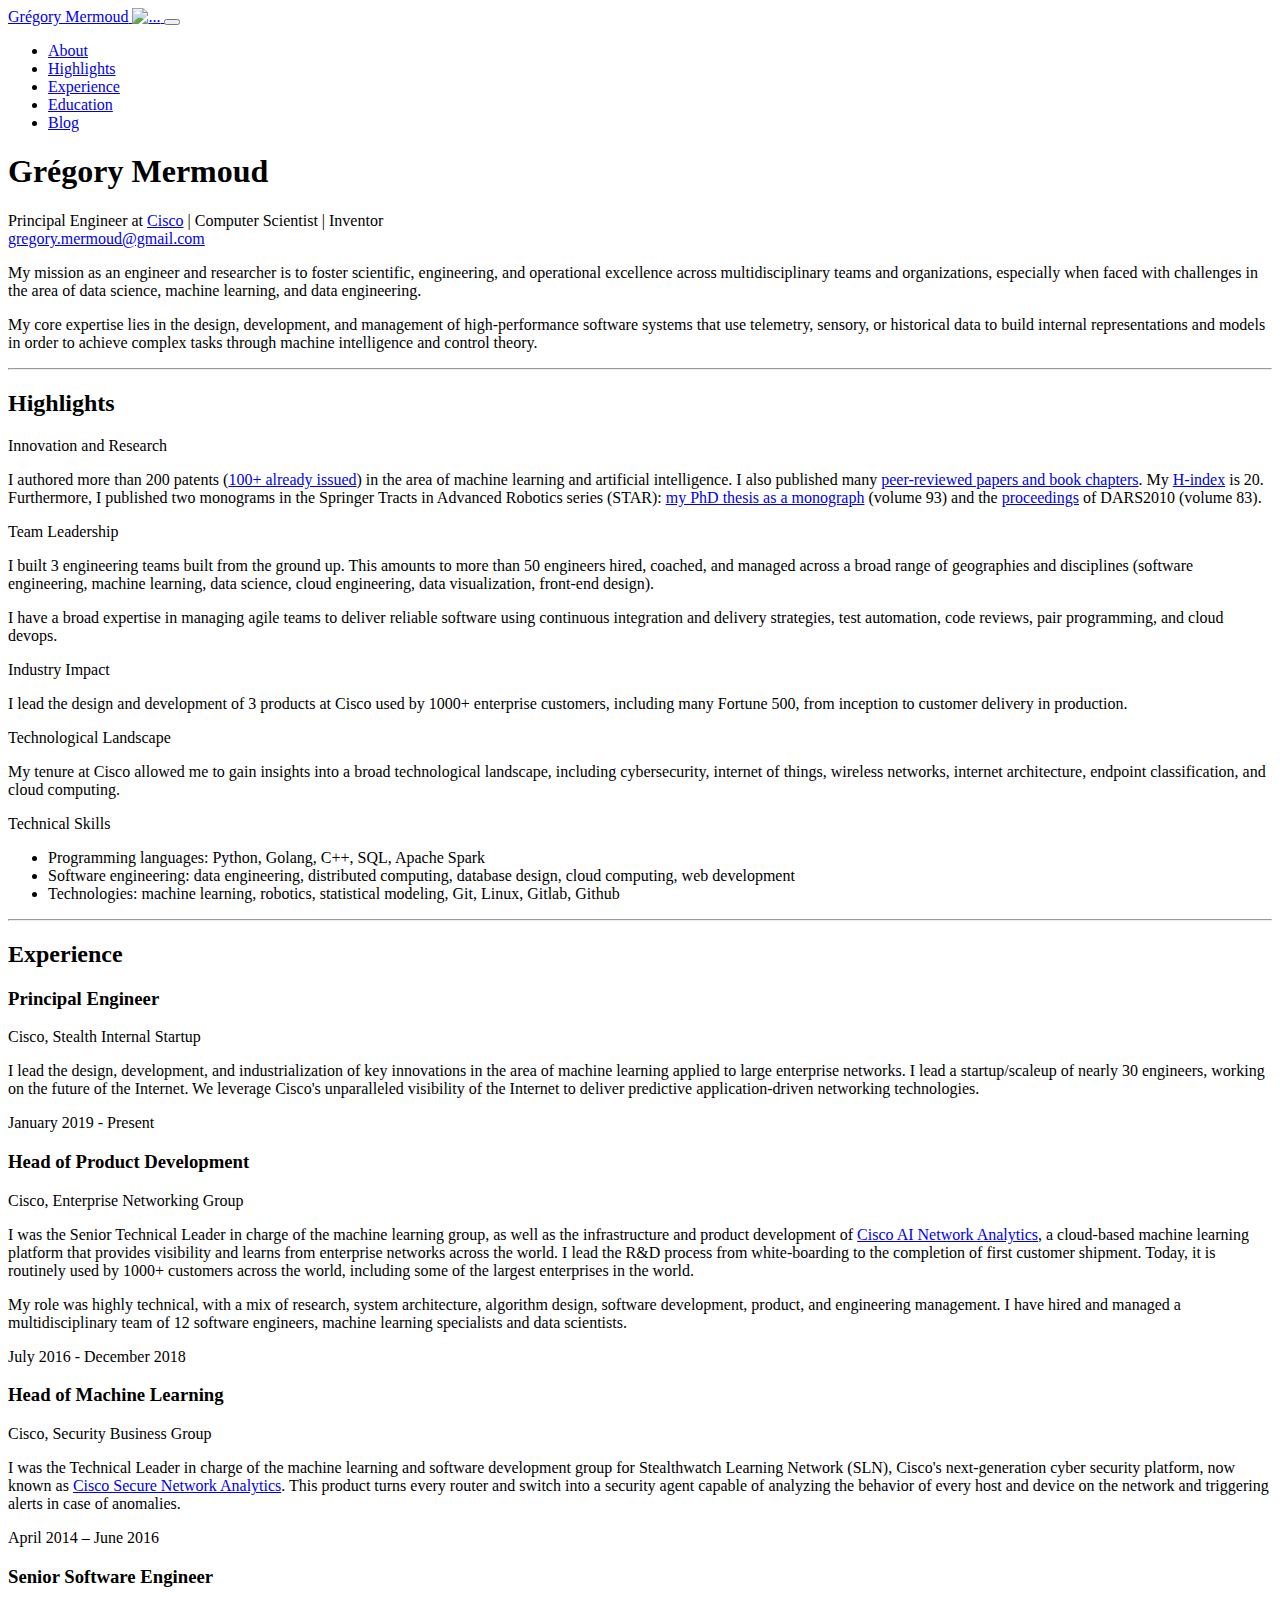
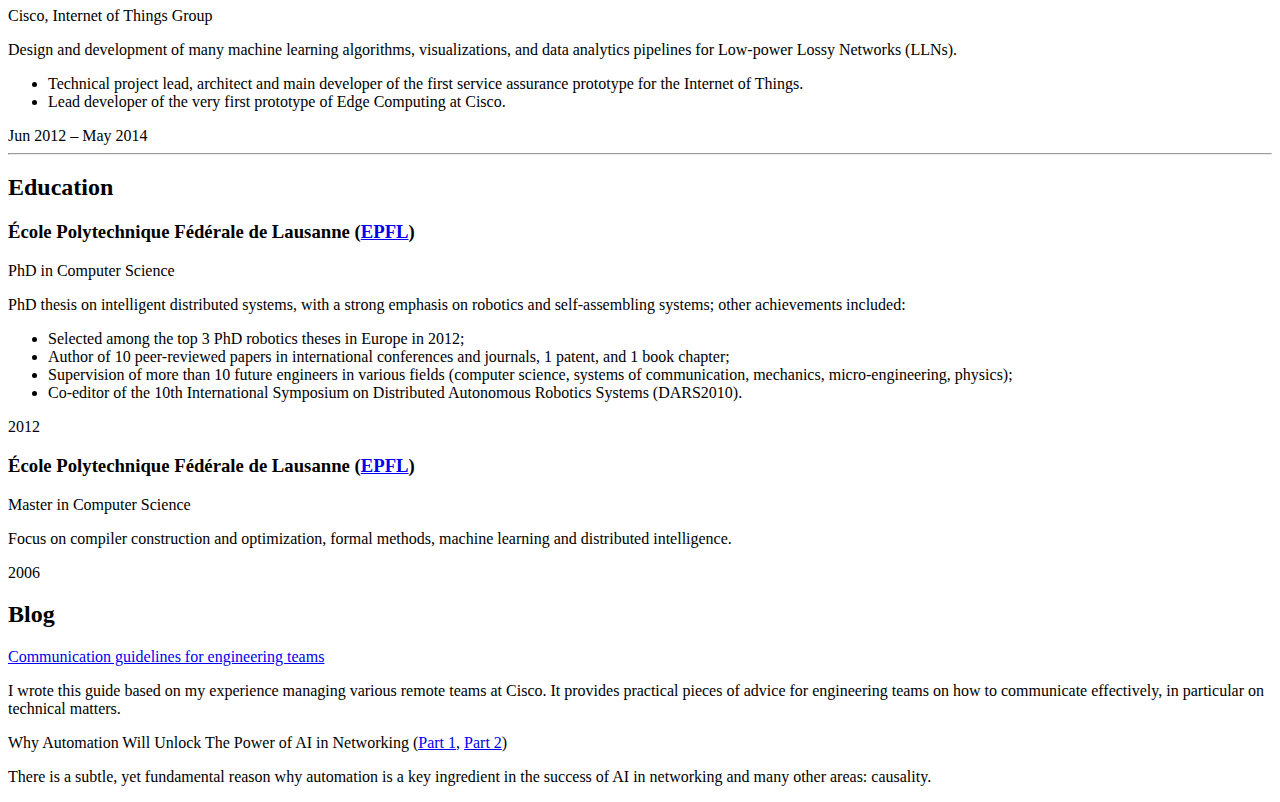
==== public/index.html @ d7c6f9c1 "Merge pull request #8 from gmermoud/add-blog-1" ====
<!DOCTYPE html>
<html lang="en">

<head>
    <meta charset="utf-8" />
    <meta name="viewport" content="width=device-width, initial-scale=1, shrink-to-fit=no" />
    <meta name="description" content="" />
    <meta name="author" content="" />
    <title>Grégory Mermoud</title>
    <link rel="icon" type="image/x-icon" href="assets/img/favicon.ico" />
    <!-- Font Awesome icons (free version)-->
    <script src="https://use.fontawesome.com/releases/v5.15.3/js/all.js" crossorigin="anonymous"></script>
    <!-- Google fonts-->
    <link href="https://fonts.googleapis.com/css?family=Saira+Extra+Condensed:500,700" rel="stylesheet"
        type="text/css" />
    <link href="https://fonts.googleapis.com/css?family=Muli:400,400i,800,800i" rel="stylesheet" type="text/css" />
    <!-- Core theme CSS (includes Bootstrap)-->
    <link href="css/styles.css" rel="stylesheet" />
</head>

<body id="page-top">
    <!-- Navigation-->
    <nav class="navbar navbar-expand-lg navbar-dark bg-primary fixed-top" id="sideNav">
        <a class="navbar-brand js-scroll-trigger" href="#page-top">
            <span class="d-block d-lg-none">Grégory Mermoud</span>
            <span class="d-none d-lg-block"><img class="img-fluid img-profile rounded-circle mx-auto mb-2"
                    src="assets/img/profile.jpg" alt="..." /></span>
        </a>
        <button class="navbar-toggler" type="button" data-bs-toggle="collapse" data-bs-target="#navbarResponsive"
            aria-controls="navbarResponsive" aria-expanded="false" aria-label="Toggle navigation"><span
                class="navbar-toggler-icon"></span></button>
        <div class="collapse navbar-collapse" id="navbarResponsive">
            <ul class="navbar-nav">
                <li class="nav-item"><a class="nav-link js-scroll-trigger" href="#about">About</a></li>
                <li class="nav-item"><a class="nav-link js-scroll-trigger" href="#highlights">Highlights</a></li>
                <li class="nav-item"><a class="nav-link js-scroll-trigger" href="#experience">Experience</a></li>
                <li class="nav-item"><a class="nav-link js-scroll-trigger" href="#education">Education</a></li>
                <li class="nav-item"><a class="nav-link js-scroll-trigger" href="#blog">Blog</a></li>
            </ul>
        </div>
    </nav>
    <!-- Page Content-->
    <div class="container-fluid p-0">
        <!-- About-->
        <section class="resume-section" id="about">
            <div class="resume-section-content">
                <h1 class="mb-0">
                    Grégory
                    <span class="text-primary">Mermoud</span>
                </h1>
                <div class="subheading mb-2 mt-2">
                    Principal Engineer at <a href="https://www.cisco.com">Cisco</a> | Computer Scientist | Inventor
                </div>
                <div class="subheading mb-5">
                    <a href="mailto:gregory.mermoud@gmail.com">gregory.mermoud@gmail.com</a>
                </div>
                <p class="lead mb-4">My mission as an engineer and researcher is to foster scientific, engineering, and
                    operational excellence across multidisciplinary teams and organizations, especially when faced with
                    challenges in the area of data science, machine learning, and data engineering.
                </p>
                <p class="lead mb-5">My core expertise lies in the design, development, and management of high-performance
                    software systems that use telemetry, sensory, or historical data to build internal representations
                    and models in order to achieve complex tasks through machine intelligence and control theory.
                </p>

                <div class="social-icons">
                    <a class="social-icon" href="https://www.linkedin.com/in/gmermoud/"><i
                            class="fab fa-linkedin-in"></i></a>
                    <a class="social-icon" href="https://gregorymermoud.ch/go/patents"><i
                            class="fa fa-lightbulb"></i></a>
                    <a class="social-icon" href="https://gregorymermoud.ch/go/publications"><i class="fa fa-graduation-cap"></i></a>
                </div>
            </div>
        </section>
        <hr class="m-0" />
        <!-- Highlights-->
        <section class="resume-section" id="highlights">
            <div class="resume-section-content">
                <h2 class="mb-5">Highlights</h2>
                <div class="subheading mb-3">Innovation and Research</div>
                <p class="lead mb-4">I authored more than 200 patents (<a href="https://gregorymermoud.ch/go/patents">100+ already
                        issued</a>) in the area of machine learning and artificial intelligence. I also published many <a
                        href="https://gregorymermoud.ch/go/publications">peer-reviewed papers and book chapters</a>. My <a
                        href="https://en.wikipedia.org/wiki/H-index">H-index</a> is 20. Furthermore, I published two 
                        monograms in the Springer Tracts in Advanced Robotics series (STAR): <a 
                        href="https://link.springer.com/book/10.1007/978-3-319-02609-1">my PhD thesis as a monograph</a> 
                        (volume 93) and the <a href="https://www.springer.com/us/book/9783642327223">proceedings</a> of 
                        DARS2010 (volume 83).
                </p>
                <div class="subheading mb-3">Team Leadership</div>
                <p class="lead mb-4">I built 3 engineering teams built from the ground up. This amounts to more than 50
                    engineers hired, coached, and managed across a broad range of geographies and disciplines (software
                    engineering, machine learning, data science, cloud engineering, data visualization, front-end design).
                </p>
                <p class="lead mb-4">I have a broad expertise in managing agile teams to deliver reliable software using
                    continuous integration and delivery strategies, test automation, code reviews, pair programming, and cloud
                    devops.
                </p>
                <div class="subheading mb-3">Industry Impact</div>
                <p class="lead mb-4">I lead the design and development of 3 products at Cisco used by 1000+ enterprise
                    customers, including many Fortune 500, from inception to customer delivery in production.
                </p>
                <div class="subheading mb-3">Technological Landscape</div>
                <p class="lead mb-4">My tenure at Cisco allowed me to gain insights into a broad technological landscape,
                    including cybersecurity, internet of things, wireless networks, internet architecture, endpoint
                    classification, and cloud computing.
                </p>
                <div class="subheading mb-3">Technical Skills</div>
                <ul class="fa-ul mb-0">
                    <li><span class="fa-li"><i class="fas fa-check"></i></span>
                        <span class="text-primary">Programming languages:</span> Python, Golang, C++, SQL, Apache Spark
                    </li>
                    <li><span class="fa-li"><i class="fas fa-check"></i></span>
                        <span class="text-primary">Software engineering:</span> data engineering, distributed computing,
                        database design, cloud computing, web development
                    </li>
                    <li><span class="fa-li"><i class="fas fa-check"></i></span>
                        <span class="text-primary">Technologies:</span> machine learning, robotics, statistical modeling, Git,
                        Linux, Gitlab, Github
                    </li>
                </ul>
            </div>
        </section>
        <hr class="m-0" />
        <!-- Experience-->
        <section class="resume-section" id="experience">
            <div class="resume-section-content">
                <h2 class="mb-5">Experience</h2>
                <div class="d-flex flex-column flex-md-row justify-content-between mb-5">
                    <div class="flex-grow-1">
                        <h3 class="mb-0">Principal Engineer</h3>
                        <div class="subheading mb-3">Cisco, Stealth Internal Startup</div>
                        <p>I lead the design, development, and industrialization of key innovations in the area of machine
                            learning applied to large enterprise networks. I lead a startup/scaleup of nearly 30 engineers,
                            working on the future of the Internet. We leverage Cisco's unparalleled visibility of the Internet
                            to deliver predictive application-driven networking technologies.
                        </p>
                    </div>
                    <div class="flex-shrink-0"><span class="text-primary">January 2019 - Present</span></div>
                </div>
                <div class="d-flex flex-column flex-md-row justify-content-between mb-5">
                    <div class="flex-grow-1">
                        <h3 class="mb-0">Head of Product Development</h3>
                        <div class="subheading mb-3">Cisco, Enterprise Networking Group</div>
                        <p>I was the Senior Technical Leader in charge of the machine learning group, as well as the
                            infrastructure and product development of <a
                                href="https://www.cisco.com/c/en/us/solutions/collateral/enterprise-networks/nb-06-ai-nw-analytics-wp-cte-en.html">Cisco
                                AI Network Analytics</a>, a cloud-based machine learning
                            platform that provides visibility and learns from enterprise networks across the world. I lead the
                            R&D process from white-boarding to the completion of first customer shipment. Today, it is routinely
                            used by 1000+ customers across the world, including some of the largest enterprises in the world.
                        </p>
                        <p>
                            My role was highly technical, with a mix of research, system architecture, algorithm design,
                            software development, product, and engineering management. I have hired and managed a multidisciplinary team
                            of 12 software engineers, machine learning specialists and data scientists.
                        </p>
                    </div>
                    <div class="flex-shrink-0"><span class="text-primary">July 2016 - December 2018</span></div>
                </div>
                <div class="d-flex flex-column flex-md-row justify-content-between mb-5">
                    <div class="flex-grow-1">
                        <h3 class="mb-0">Head of Machine Learning</h3>
                        <div class="subheading mb-3">Cisco, Security Business Group</div>
                        <p>I was the Technical Leader in charge of the machine learning and software development group for
                            Stealthwatch Learning Network (SLN), Cisco's next-generation cyber security platform, now known as
                            <a href="https://www.cisco.com/c/en/us/products/security/stealthwatch/index.html">Cisco Secure
                                Network Analytics</a>. This product turns every router and switch into a security agent
                            capable of analyzing the behavior of every host and device on the network and triggering alerts in
                            case of anomalies.
                        </p>
                    </div>
                    <div class="flex-shrink-0"><span class="text-primary">April 2014 – June 2016</span></div>
                </div>
                <div class="d-flex flex-column flex-md-row justify-content-between">
                    <div class="flex-grow-1">
                        <h3 class="mb-0">Senior Software Engineer</h3>
                        <div class="subheading mb-3">Cisco, Internet of Things Group</div>
                        <p>Design and development of many machine learning algorithms, visualizations, and data analytics
                            pipelines for Low-power Lossy Networks (LLNs).
                        </p>
                        <ul>
                            <li>Technical project lead, architect and main developer of the first service assurance prototype
                                for the Internet of Things.</li>
                            <li>Lead developer of the very first prototype of Edge Computing at Cisco.</li>
                        </ul>
                    </div>
                    <div class="flex-shrink-0"><span class="text-primary">Jun 2012 – May 2014</span></div>
                </div>
            </div>
        </section>
        <hr class="m-0" />
        <!-- Education-->
        <section class="resume-section" id="education">
            <div class="resume-section-content">
                <h2 class="mb-5">Education</h2>
                <div class="d-flex flex-column flex-md-row justify-content-between mb-5">
                    <div class="flex-grow-1">
                        <h3 class="mb-0">École Polytechnique Fédérale de Lausanne (<a href="https://www.epfl.ch">EPFL</a>)</h3>
                        <div class="subheading mb-3">PhD in Computer Science</div>
                        <p>PhD thesis on intelligent distributed systems, with a strong emphasis on robotics and self-assembling
                            systems; other achievements included:
                        <ul>
                            <li>Selected among the top 3 PhD robotics theses in Europe in 2012;</li>
                            <li>Author of 10 peer-reviewed papers in international conferences and journals, 1 patent, and 1
                                book chapter;</li>
                            <li>Supervision of more than 10 future engineers in various fields (computer science, systems of
                                communication, mechanics, micro-engineering, physics);</li>
                            <li>Co-editor of the 10th International Symposium on Distributed Autonomous Robotics Systems
                                (DARS2010).</li>
                        </ul>
                        </p>
                    </div>
                    <div class="flex-shrink-0"><span class="text-primary">2012</span></div>
                </div>
                <div class="d-flex flex-column flex-md-row justify-content-between">
                    <div class="flex-grow-1">
                        <h3 class="mb-0">École Polytechnique Fédérale de Lausanne (<a href="https://www.epfl.ch">EPFL</a>)</h3>
                        <div class="subheading mb-3">Master in Computer Science</div>
                        <p>Focus on compiler construction and optimization, formal methods, machine learning and distributed
                            intelligence.</p>
                    </div>
                    <div class="flex-shrink-0"><span class="text-primary">2006</span></div>
                </div>
            </div>
            </section>
            <!-- Blog-->
            <section class="resume-section" id="blog">
            <div class="resume-section-content">
                <h2 class="mb-5">Blog</h2>
                <div class="d-flex flex-column flex-md-row justify-content-between mb-5">
                    <div class="flex-grow-1">
                        <div class="subheading mb-3"><a href="https://www.craft.do/s/QTNODWjzGbnfZR">Communication guidelines for engineering teams</a></div>
                        <p>I wrote this guide based on my experience managing various remote teams at Cisco. It provides 
                            practical pieces of advice for engineering teams on how to communicate effectively, in particular
                            on technical matters.</p>
                        <div class="subheading mb-3">Why Automation Will Unlock The Power of AI in Networking (<a href="https://blogs.cisco.com/analytics-automation/why-automation-1">Part 1</a>, <a href="https://blogs.cisco.com/analytics-automation/why-automation-will-unlock-the-power-of-ai-in-networking-part-2">Part 2</a>)</div>
                        <p>There is a subtle, yet fundamental reason why automation is a key ingredient in the success of AI
                            in networking and many other areas: causality.</p>
                    </div>
                </div>
            </div>
            </section>
    </div>
    <!-- Bootstrap core JS-->
    <script src="https://cdn.jsdelivr.net/npm/bootstrap@5.0.2/dist/js/bootstrap.bundle.min.js"></script>
    <!-- Core theme JS-->
    <script src="js/scripts.js"></script>
</body>
</html>
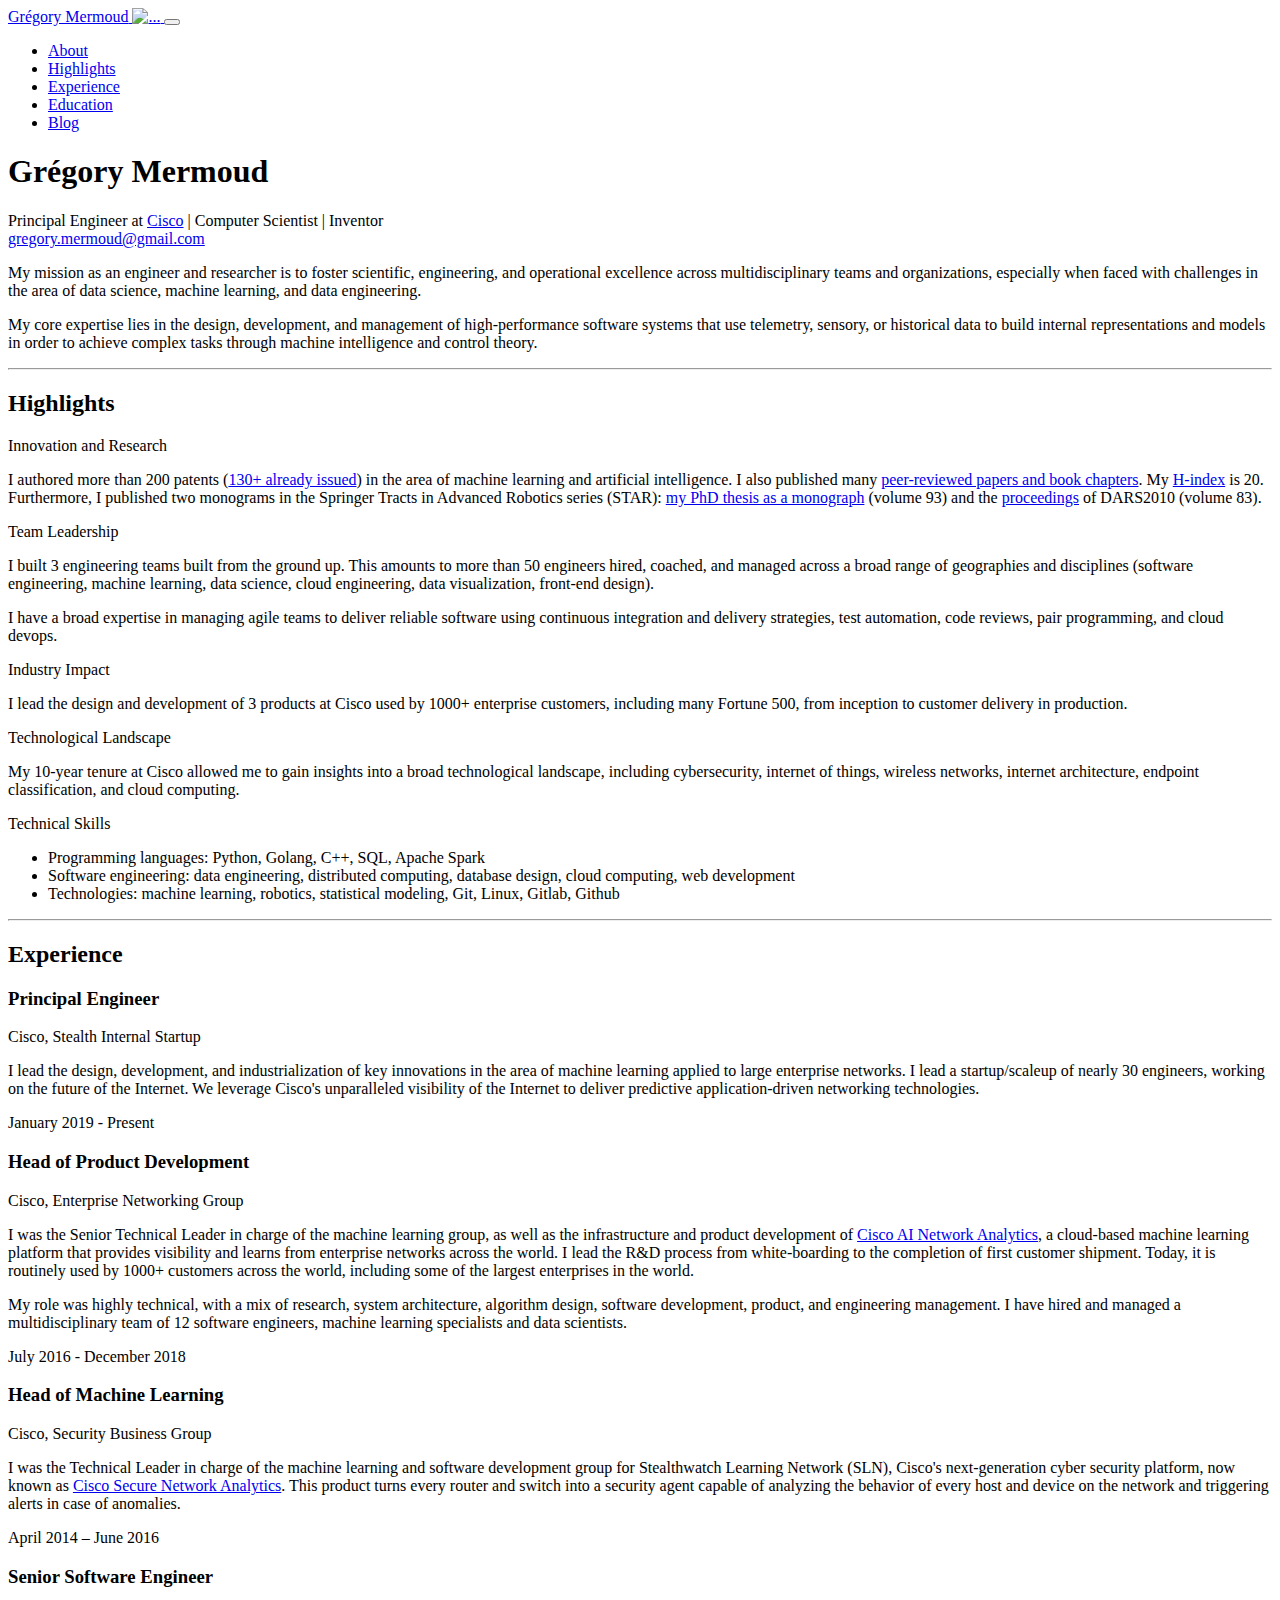
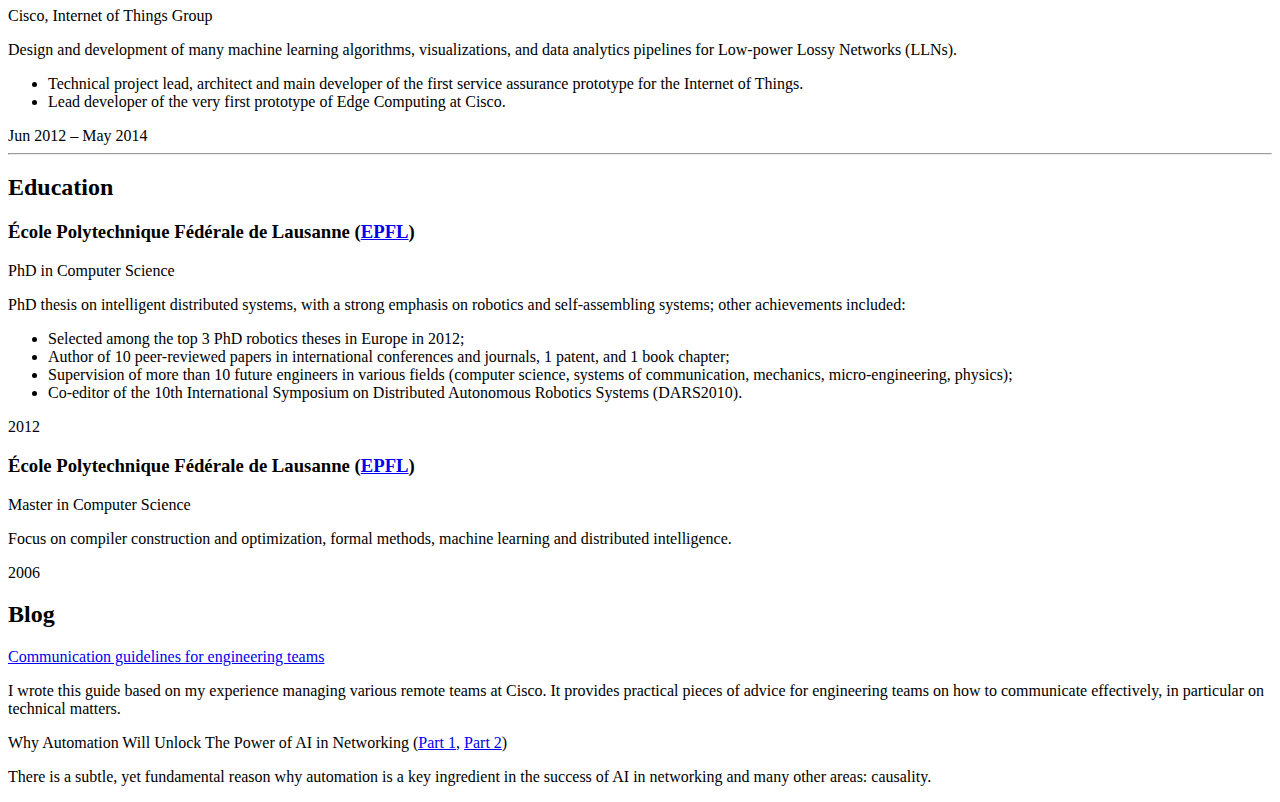
==== commit e31c5525: "Merge pull request #9 from gmermoud/add-github" ====
--- a/public/index.html
+++ b/public/index.html
@@ -69,6 +69,7 @@
                     <a class="social-icon" href="https://gregorymermoud.ch/go/patents"><i
                             class="fa fa-lightbulb"></i></a>
                     <a class="social-icon" href="https://gregorymermoud.ch/go/publications"><i class="fa fa-graduation-cap"></i></a>
+                    <a class="social-icon" href="https://github.com/gmermoud"><i class="fa fa-code"></i></a>
                 </div>
             </div>
         </section>
@@ -78,7 +79,7 @@
             <div class="resume-section-content">
                 <h2 class="mb-5">Highlights</h2>
                 <div class="subheading mb-3">Innovation and Research</div>
-                <p class="lead mb-4">I authored more than 200 patents (<a href="https://gregorymermoud.ch/go/patents">100+ already
+                <p class="lead mb-4">I authored more than 200 patents (<a href="https://gregorymermoud.ch/go/patents">130+ already
                         issued</a>) in the area of machine learning and artificial intelligence. I also published many <a
                         href="https://gregorymermoud.ch/go/publications">peer-reviewed papers and book chapters</a>. My <a
                         href="https://en.wikipedia.org/wiki/H-index">H-index</a> is 20. Furthermore, I published two 
@@ -101,7 +102,7 @@
                     customers, including many Fortune 500, from inception to customer delivery in production.
                 </p>
                 <div class="subheading mb-3">Technological Landscape</div>
-                <p class="lead mb-4">My tenure at Cisco allowed me to gain insights into a broad technological landscape,
+                <p class="lead mb-4">My 10-year tenure at Cisco allowed me to gain insights into a broad technological landscape,
                     including cybersecurity, internet of things, wireless networks, internet architecture, endpoint
                     classification, and cloud computing.
                 </p>
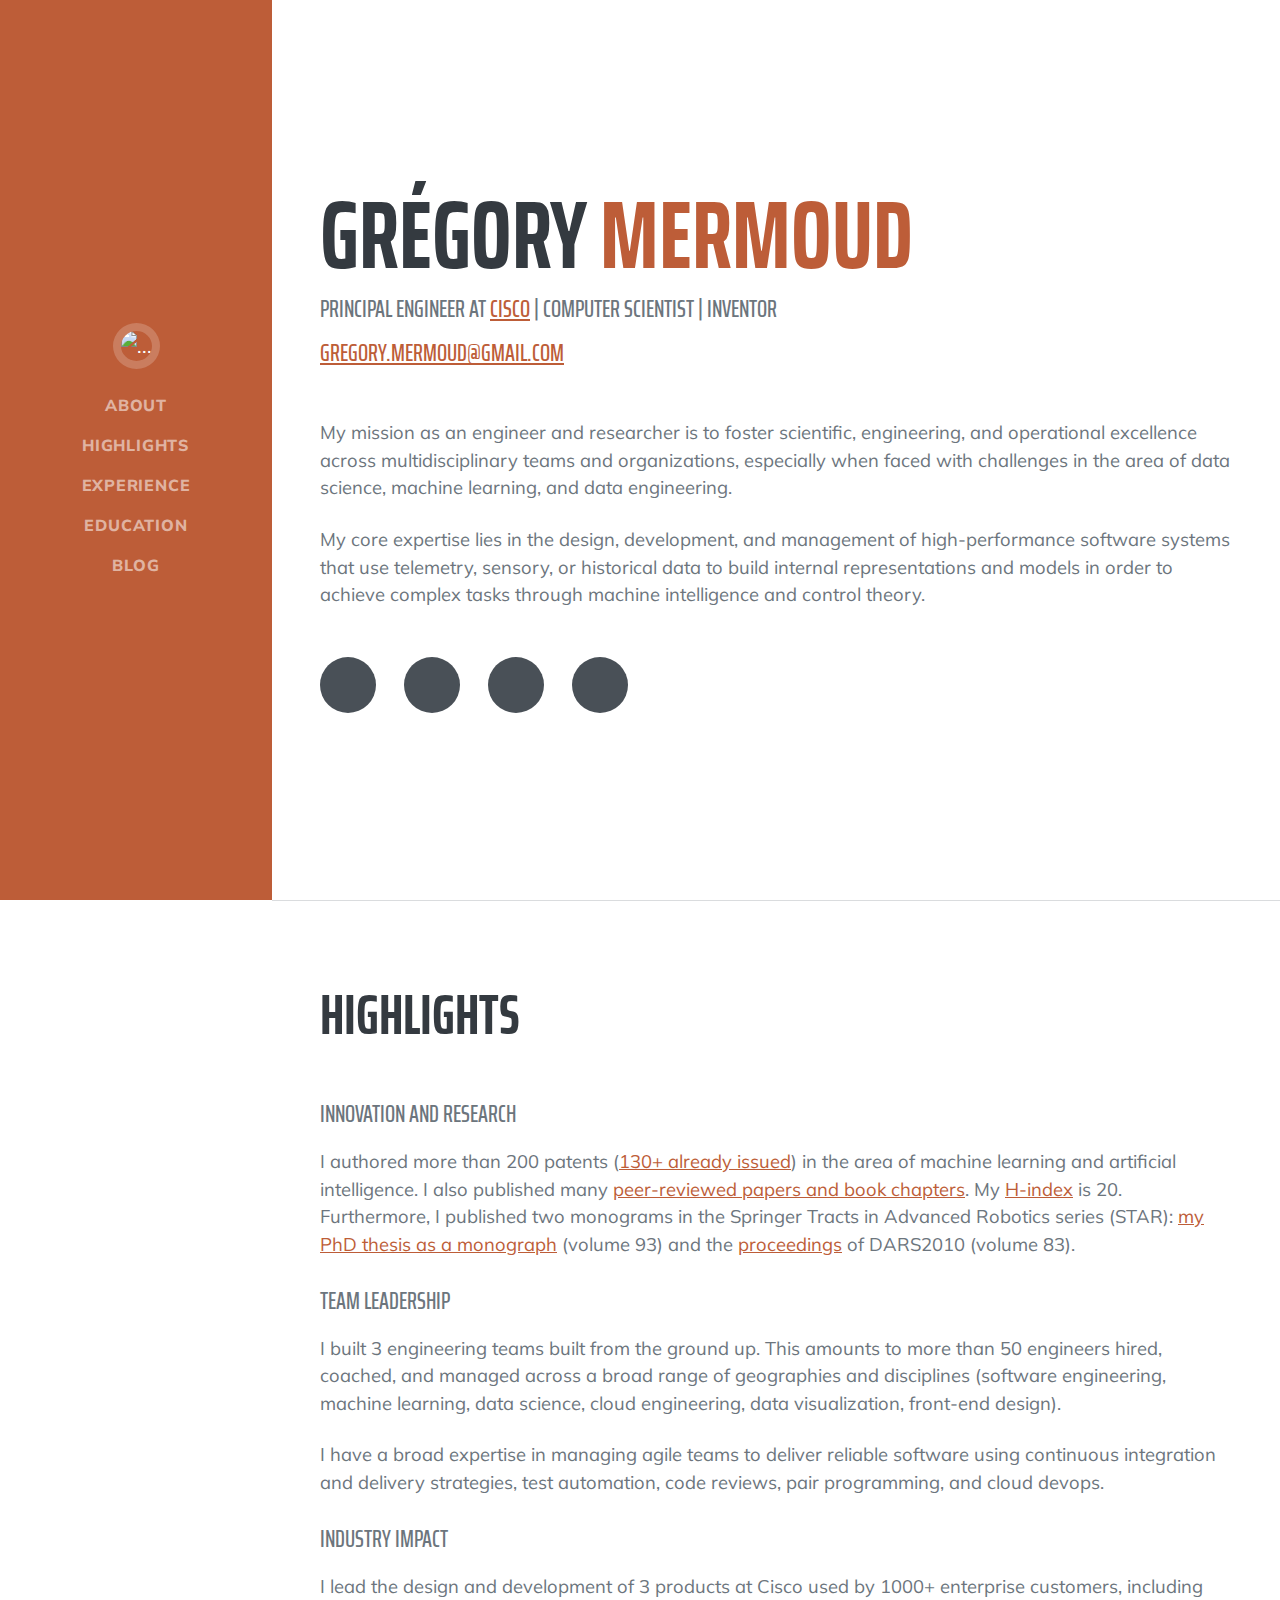
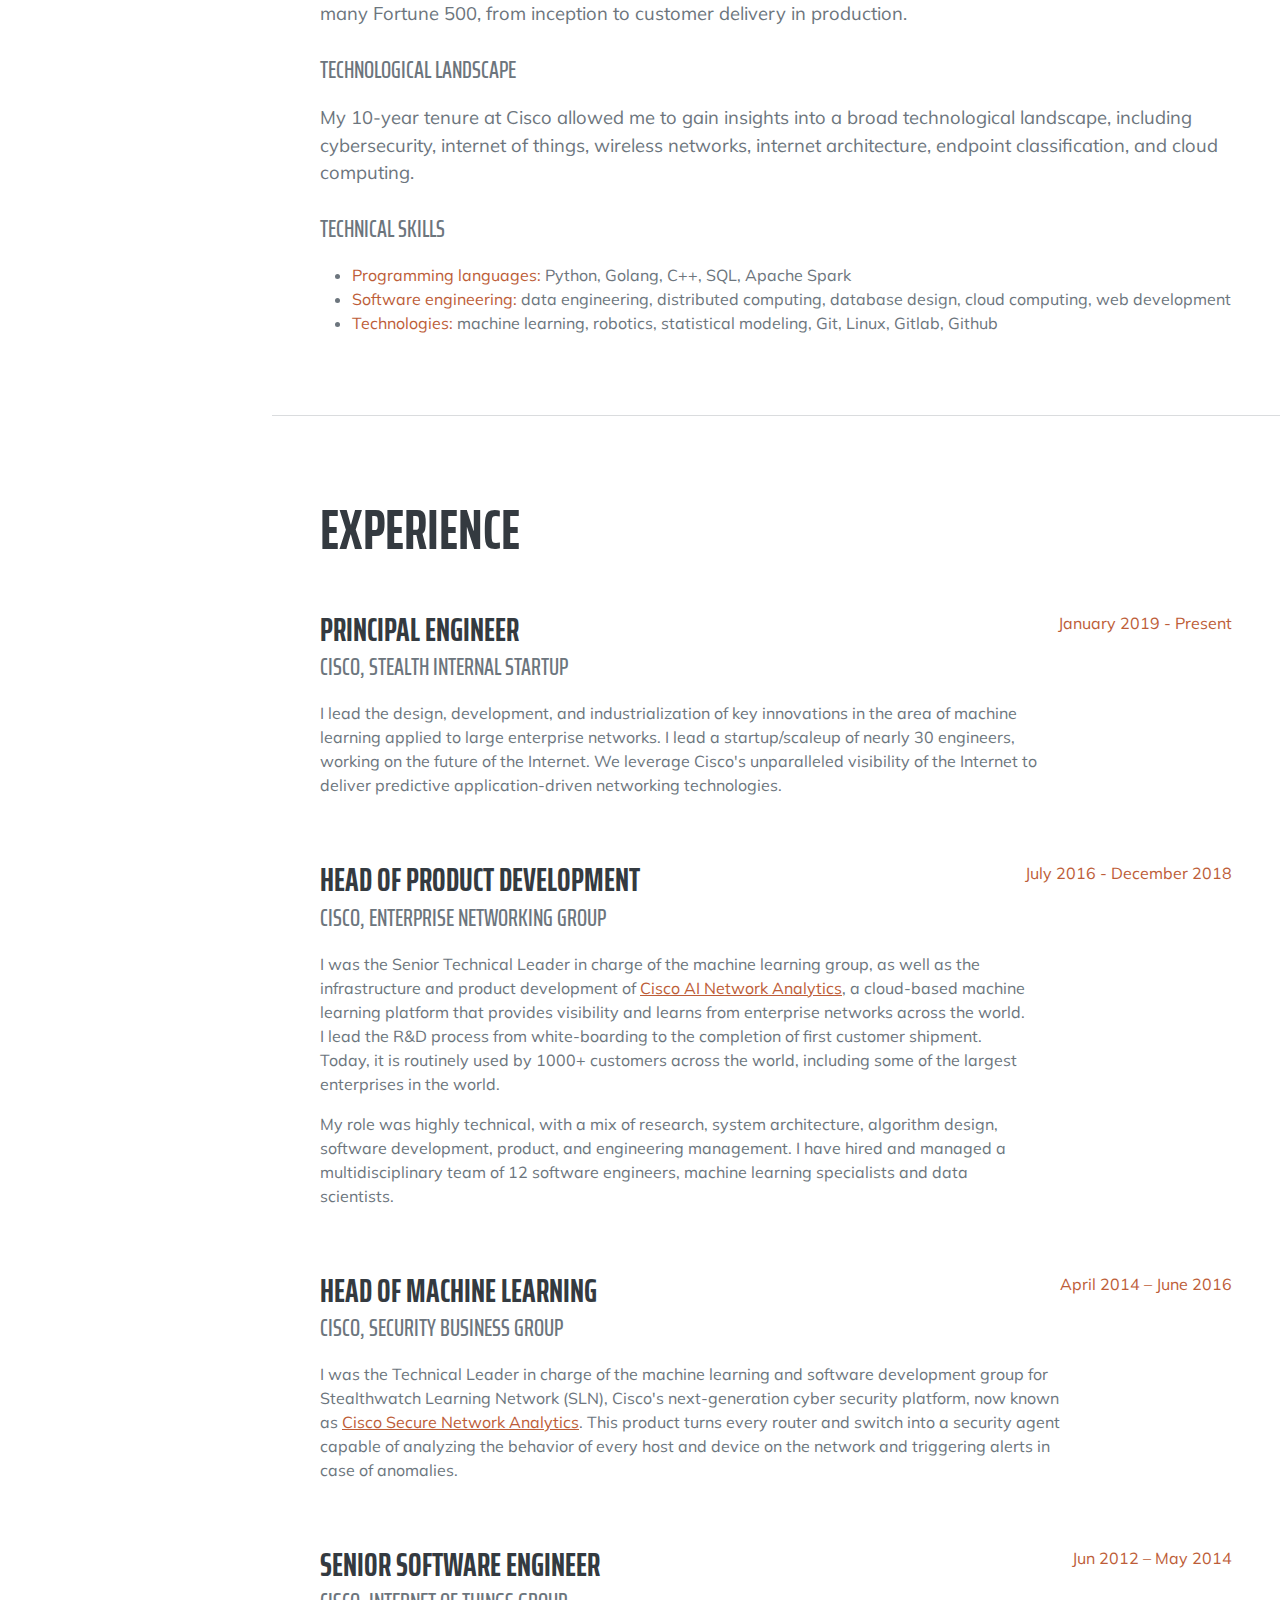
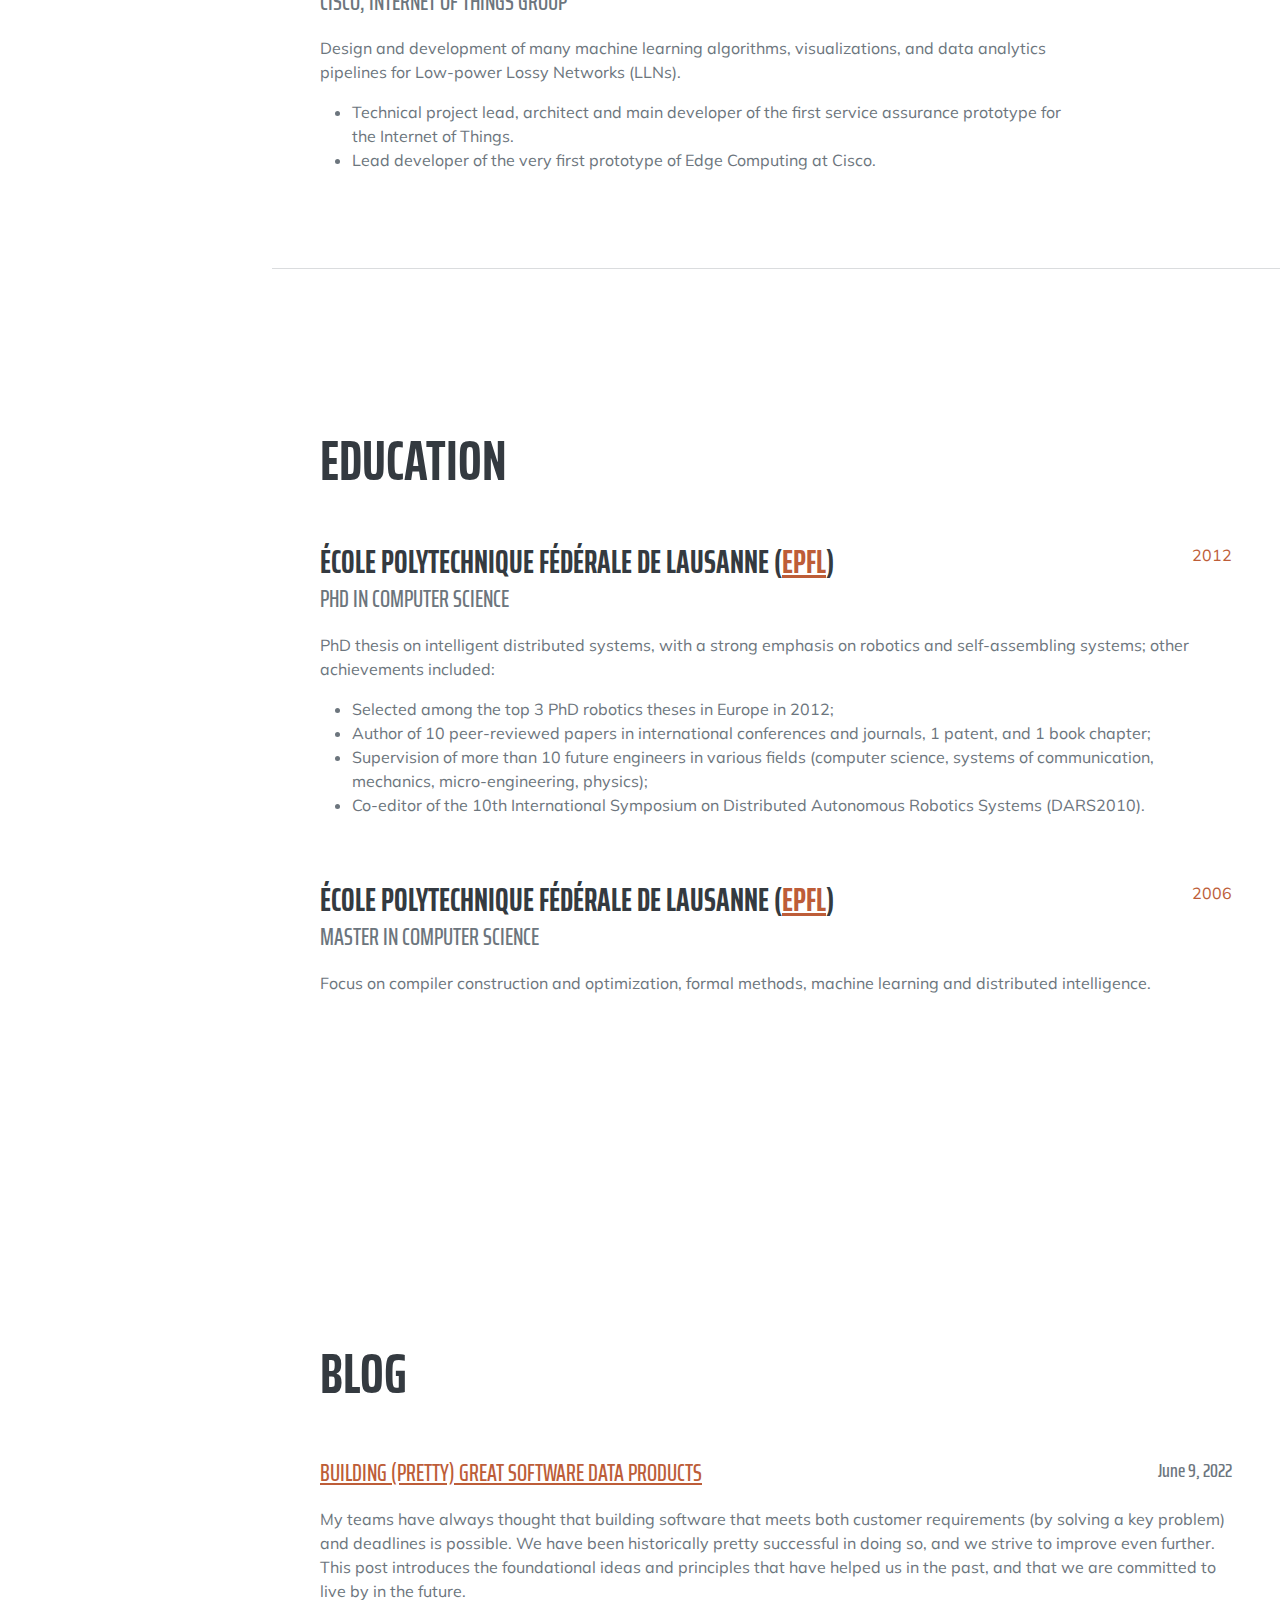
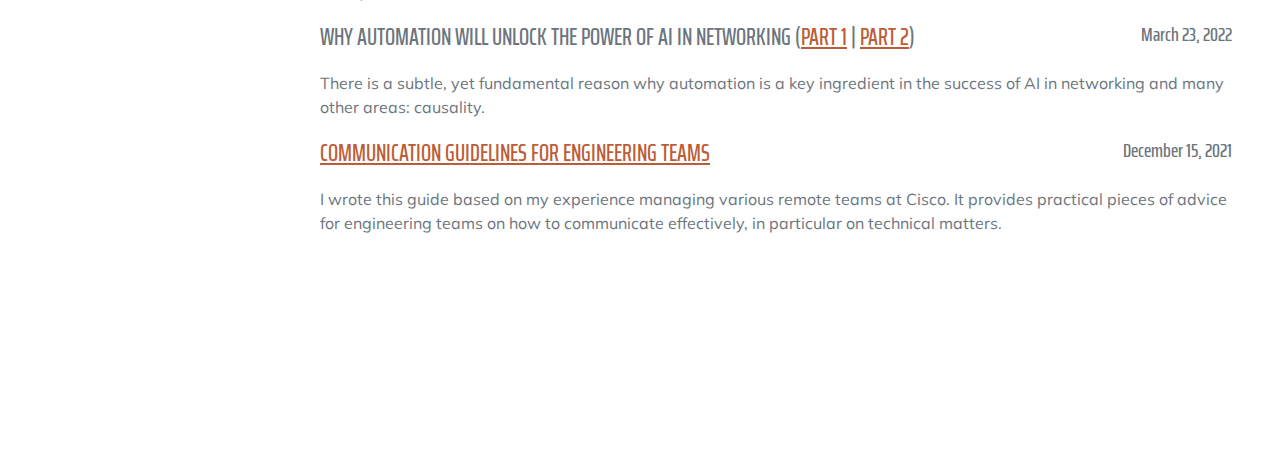
==== commit adb08e51: "Add new blog article and dates for each entry" ====
--- a/public/index.html
+++ b/public/index.html
@@ -231,13 +231,28 @@
                 <h2 class="mb-5">Blog</h2>
                 <div class="d-flex flex-column flex-md-row justify-content-between mb-5">
                     <div class="flex-grow-1">
-                        <div class="subheading mb-3"><a href="https://www.craft.do/s/QTNODWjzGbnfZR">Communication guidelines for engineering teams</a></div>
+                        <div class="subheading mb-3">
+                            <a href="https://www.craft.do/s/RlIjEn1JrvHgDQ">Building (pretty) great software data products</a>
+                            <div class="date">June 9, 2022</div>
+                        </div>
+                        <p>My teams have always thought that building software that meets both customer requirements (by solving a key problem) and 
+                            deadlines is possible. We have been historically pretty successful in doing so, and we strive to improve even further. 
+                            This post introduces the foundational ideas and principles that have helped us in the past, and that we are committed to 
+                            live by in  the future.</p>
+                        <div class="subheading mb-3">
+                            Why Automation Will Unlock The Power of AI in Networking (<a href="https://blogs.cisco.com/analytics-automation/why-automation-1">Part 1</a> | 
+                            <a href="https://blogs.cisco.com/analytics-automation/why-automation-will-unlock-the-power-of-ai-in-networking-part-2">Part 2</a>)
+                            <div class="date">March 23, 2022</div>
+                        </div>
+                        <p>There is a subtle, yet fundamental reason why automation is a key ingredient in the success of AI
+                            in networking and many other areas: causality.</p>
+                        <div class="subheading mb-3">
+                            <a href="https://www.craft.do/s/QTNODWjzGbnfZR">Communication guidelines for engineering teams</a>
+                            <div class="date">December 15, 2021</div>
+                        </div>
                         <p>I wrote this guide based on my experience managing various remote teams at Cisco. It provides 
                             practical pieces of advice for engineering teams on how to communicate effectively, in particular
                             on technical matters.</p>
-                        <div class="subheading mb-3">Why Automation Will Unlock The Power of AI in Networking (<a href="https://blogs.cisco.com/analytics-automation/why-automation-1">Part 1</a>, <a href="https://blogs.cisco.com/analytics-automation/why-automation-will-unlock-the-power-of-ai-in-networking-part-2">Part 2</a>)</div>
-                        <p>There is a subtle, yet fundamental reason why automation is a key ingredient in the success of AI
-                            in networking and many other areas: causality.</p>
                     </div>
                 </div>
             </div>
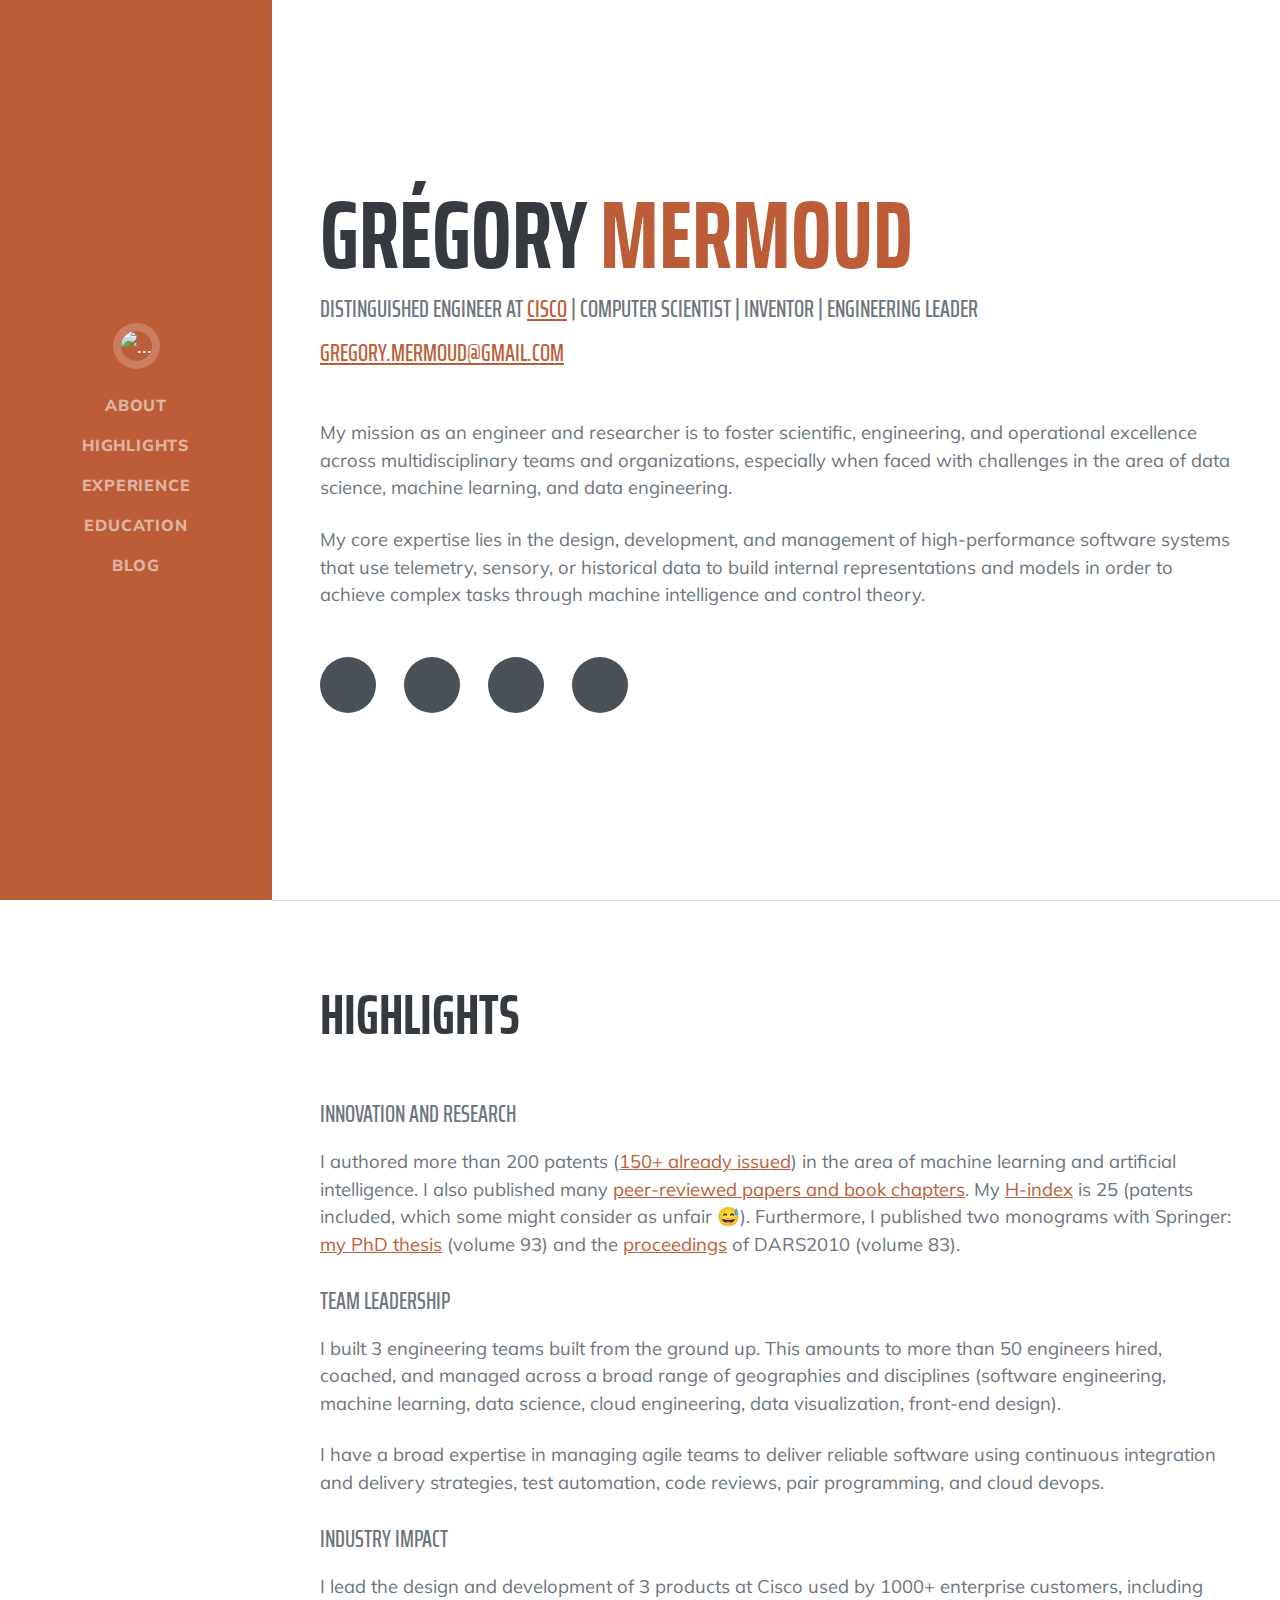
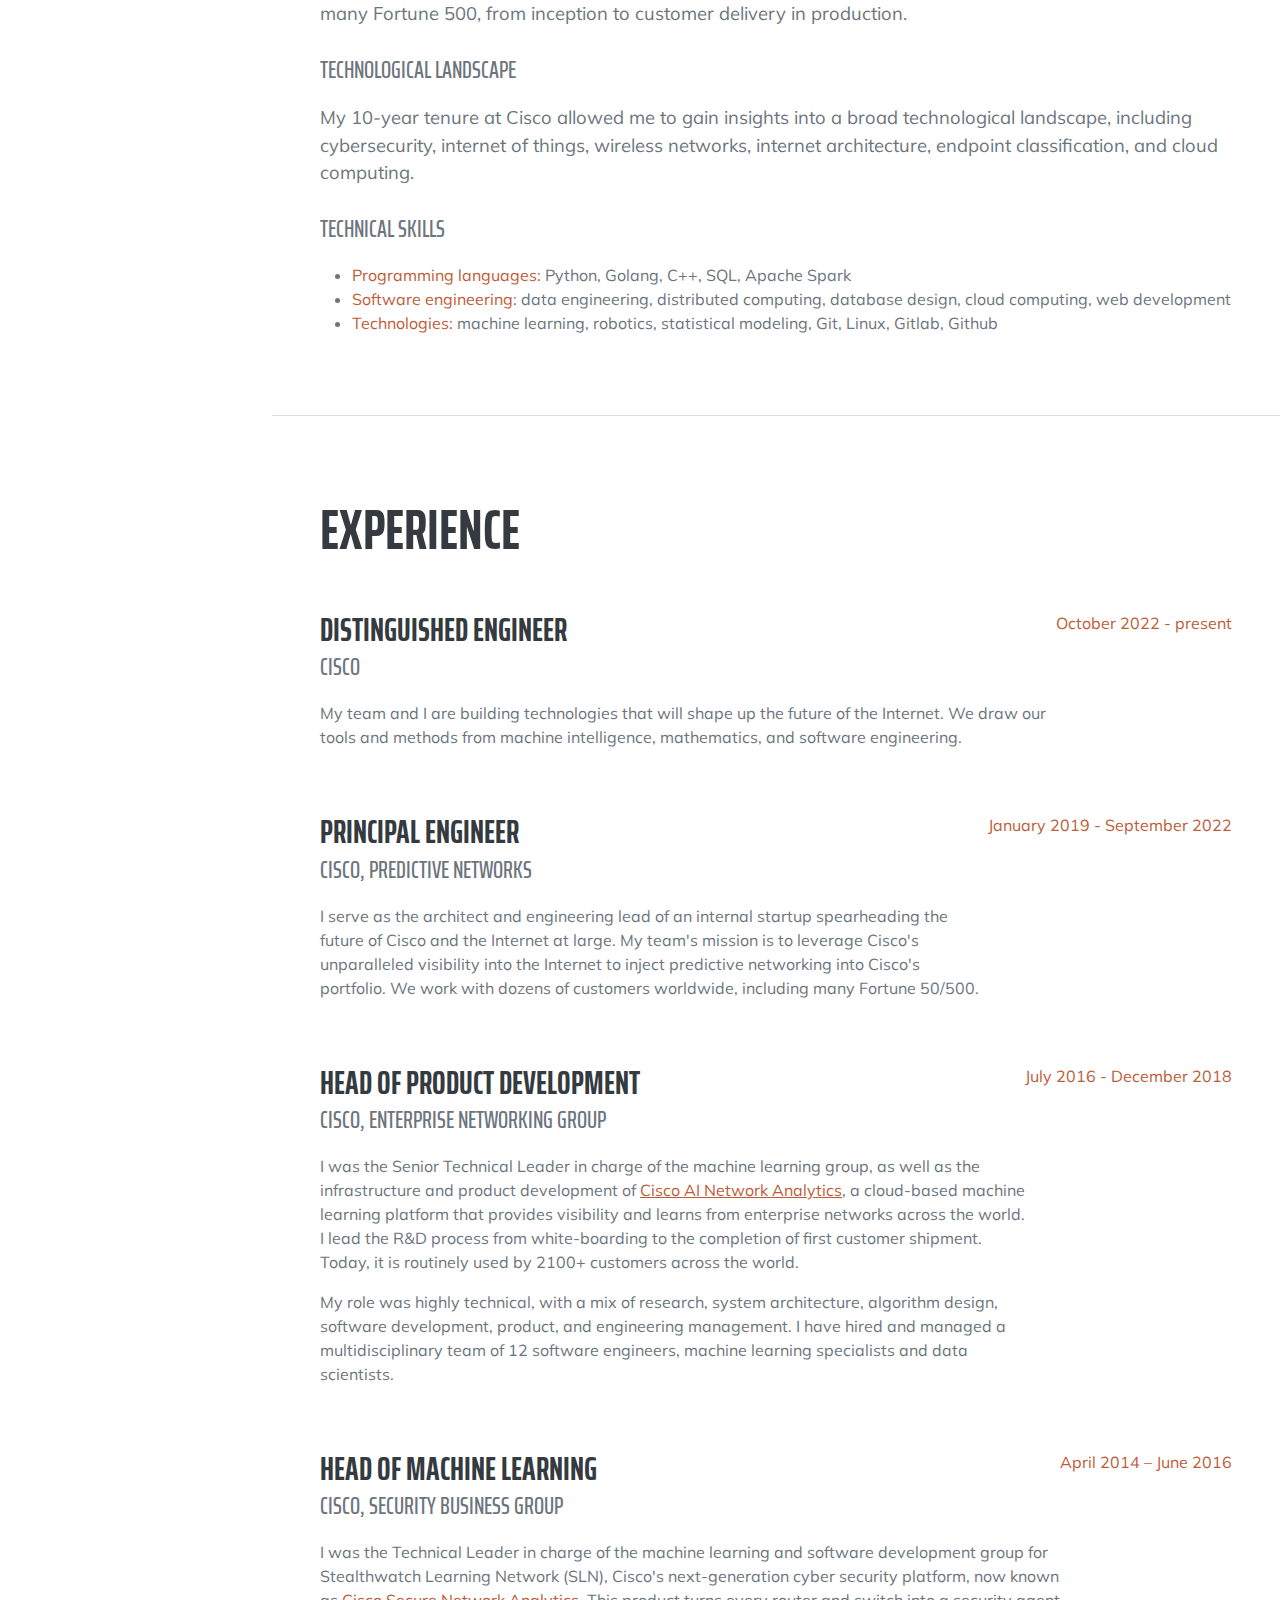
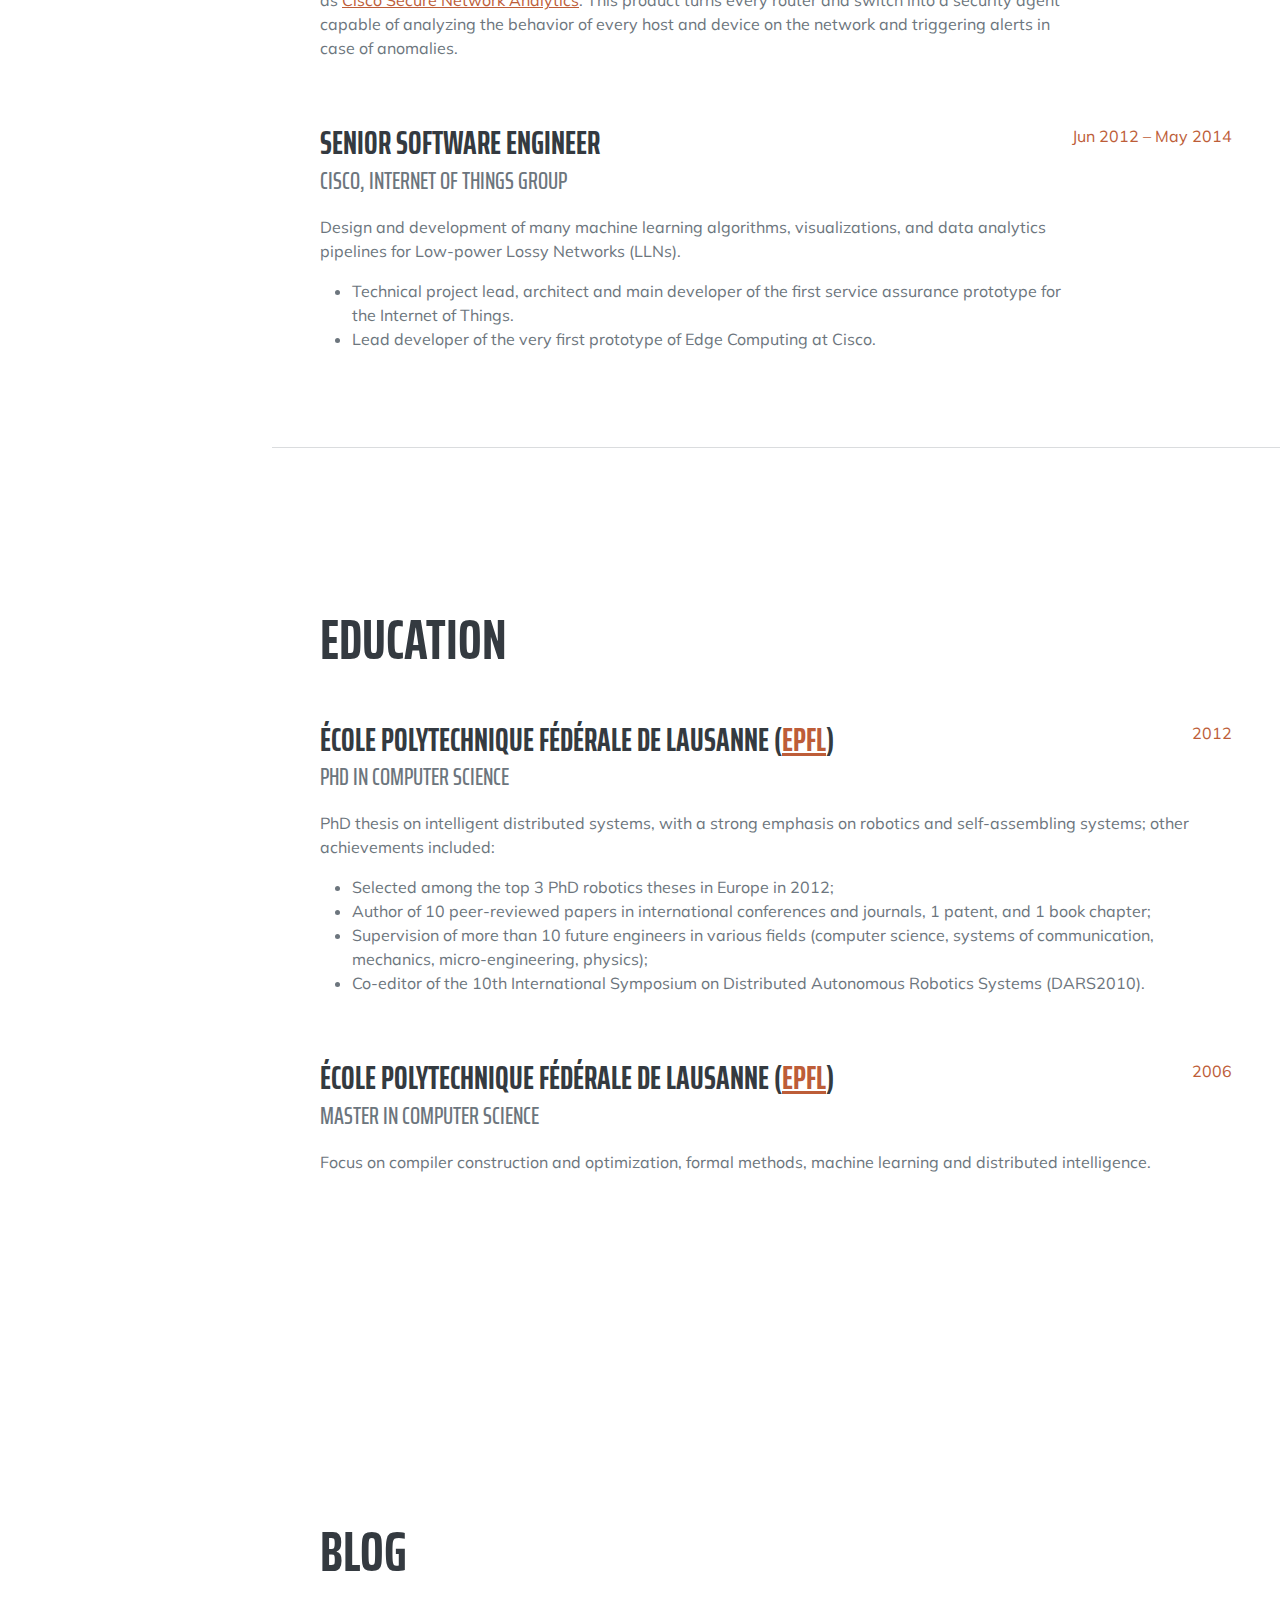
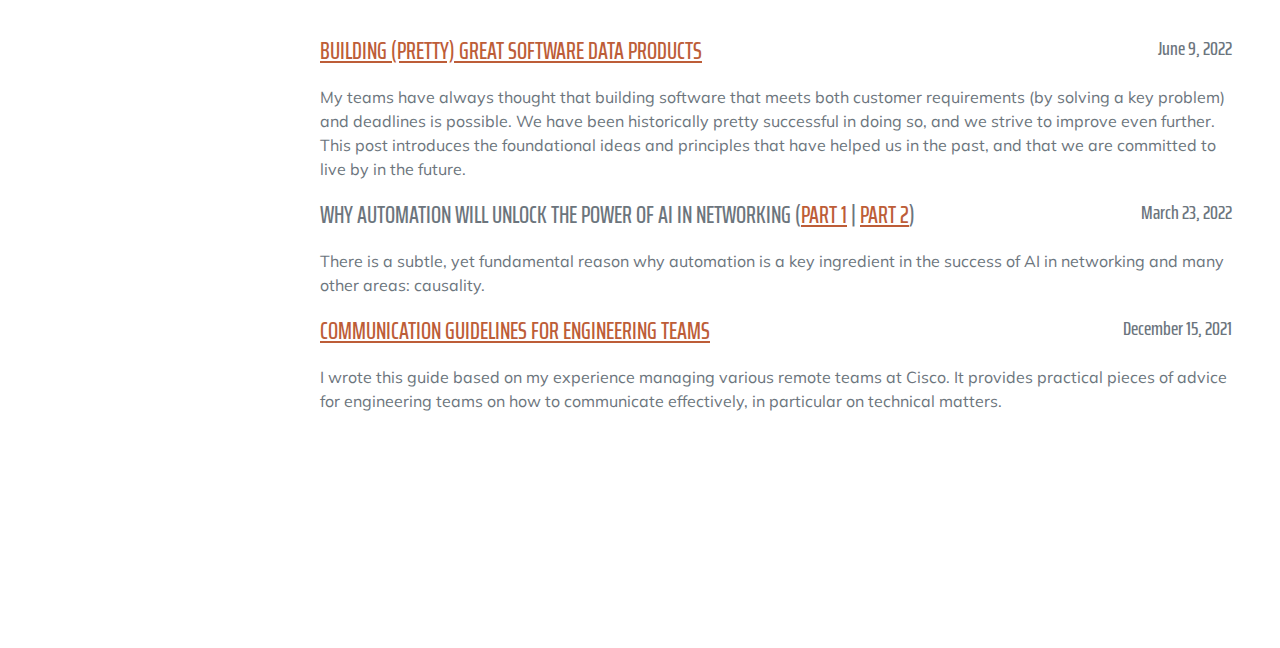
==== commit 4ff41e20: "Merge pull request #11 from gmermoud/de-promo" ====
--- a/public/index.html
+++ b/public/index.html
@@ -49,7 +49,7 @@
                     <span class="text-primary">Mermoud</span>
                 </h1>
                 <div class="subheading mb-2 mt-2">
-                    Principal Engineer at <a href="https://www.cisco.com">Cisco</a> | Computer Scientist | Inventor
+                    Distinguished Engineer at <a href="https://www.cisco.com">Cisco</a> | Computer Scientist | Inventor | Engineering Leader
                 </div>
                 <div class="subheading mb-5">
                     <a href="mailto:gregory.mermoud@gmail.com">gregory.mermoud@gmail.com</a>
@@ -79,12 +79,12 @@
             <div class="resume-section-content">
                 <h2 class="mb-5">Highlights</h2>
                 <div class="subheading mb-3">Innovation and Research</div>
-                <p class="lead mb-4">I authored more than 200 patents (<a href="https://gregorymermoud.ch/go/patents">130+ already
+                <p class="lead mb-4">I authored more than 200 patents (<a href="https://gregorymermoud.ch/go/patents">150+ already
                         issued</a>) in the area of machine learning and artificial intelligence. I also published many <a
                         href="https://gregorymermoud.ch/go/publications">peer-reviewed papers and book chapters</a>. My <a
-                        href="https://en.wikipedia.org/wiki/H-index">H-index</a> is 20. Furthermore, I published two 
-                        monograms in the Springer Tracts in Advanced Robotics series (STAR): <a 
-                        href="https://link.springer.com/book/10.1007/978-3-319-02609-1">my PhD thesis as a monograph</a> 
+                        href="https://en.wikipedia.org/wiki/H-index">H-index</a> is 25 (patents included, which some might
+                        consider as unfair 😅). Furthermore, I published two monograms with Springer: <a 
+                        href="https://link.springer.com/book/10.1007/978-3-319-02609-1">my PhD thesis</a> 
                         (volume 93) and the <a href="https://www.springer.com/us/book/9783642327223">proceedings</a> of 
                         DARS2010 (volume 83).
                 </p>
@@ -129,15 +129,24 @@
                 <h2 class="mb-5">Experience</h2>
                 <div class="d-flex flex-column flex-md-row justify-content-between mb-5">
                     <div class="flex-grow-1">
+                        <h3 class="mb-0">Distinguished Engineer</h3>
+                        <div class="subheading mb-3">Cisco</div>
+                        <p>My team and I are building technologies that will shape up the future of the Internet. We draw our
+                            tools and methods from machine intelligence, mathematics, and software engineering.
+                        </p>
+                    </div>
+                    <div class="flex-shrink-0"><span class="text-primary">October 2022 - present</span></div>
+                </div>
+                <div class="d-flex flex-column flex-md-row justify-content-between mb-5">
+                    <div class="flex-grow-1">
                         <h3 class="mb-0">Principal Engineer</h3>
-                        <div class="subheading mb-3">Cisco, Stealth Internal Startup</div>
-                        <p>I lead the design, development, and industrialization of key innovations in the area of machine
-                            learning applied to large enterprise networks. I lead a startup/scaleup of nearly 30 engineers,
-                            working on the future of the Internet. We leverage Cisco's unparalleled visibility of the Internet
-                            to deliver predictive application-driven networking technologies.
-                        </p>
-                    </div>
-                    <div class="flex-shrink-0"><span class="text-primary">January 2019 - Present</span></div>
+                        <div class="subheading mb-3">Cisco, Predictive Networks</div>
+                        <p>I serve as the architect and engineering lead of an internal startup spearheading the future of Cisco and the Internet at large. 
+                            My team's mission is to leverage Cisco's unparalleled visibility into the Internet to inject predictive networking into Cisco's 
+                            portfolio. We work with dozens of customers worldwide, including many Fortune 50/500.
+                        </p>
+                    </div>
+                    <div class="flex-shrink-0"><span class="text-primary">January 2019 - September 2022</span></div>
                 </div>
                 <div class="d-flex flex-column flex-md-row justify-content-between mb-5">
                     <div class="flex-grow-1">
@@ -149,7 +158,7 @@
                                 AI Network Analytics</a>, a cloud-based machine learning
                             platform that provides visibility and learns from enterprise networks across the world. I lead the
                             R&D process from white-boarding to the completion of first customer shipment. Today, it is routinely
-                            used by 1000+ customers across the world, including some of the largest enterprises in the world.
+                            used by 2100+ customers across the world.
                         </p>
                         <p>
                             My role was highly technical, with a mix of research, system architecture, algorithm design,
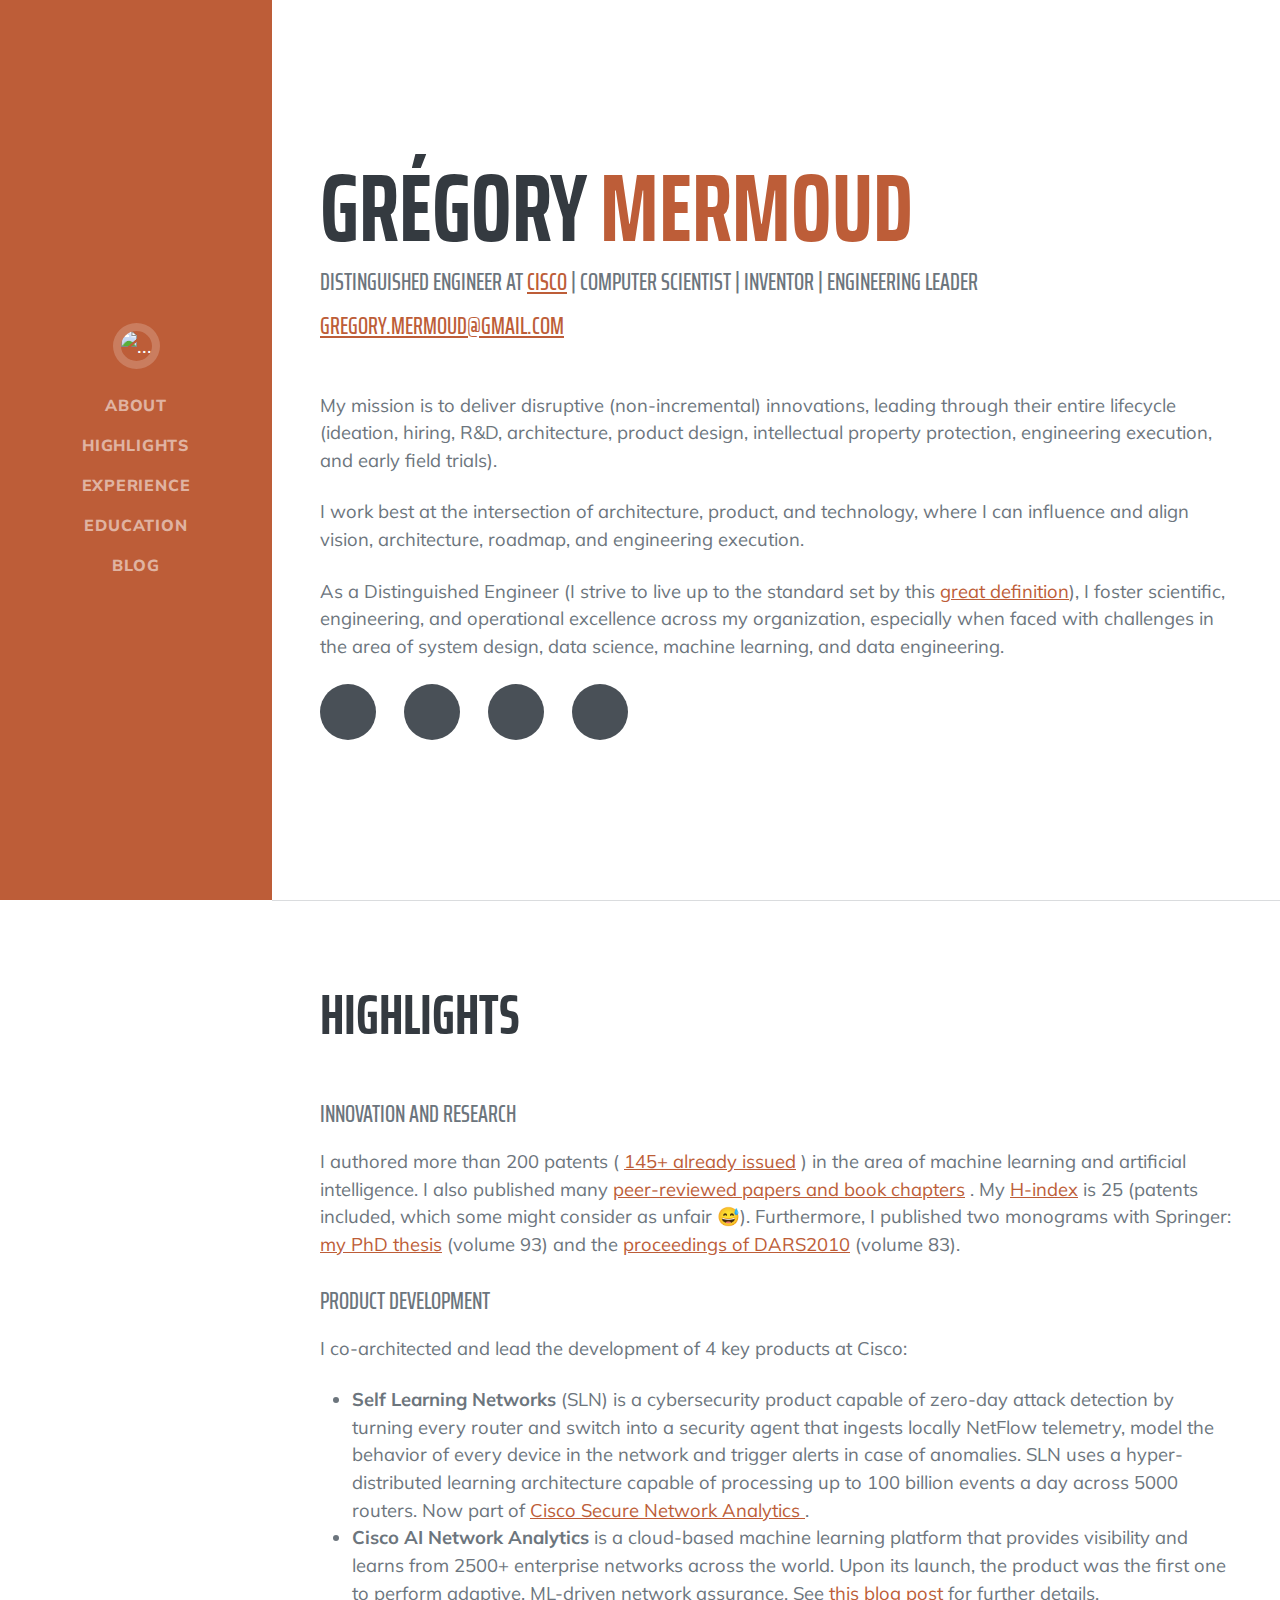
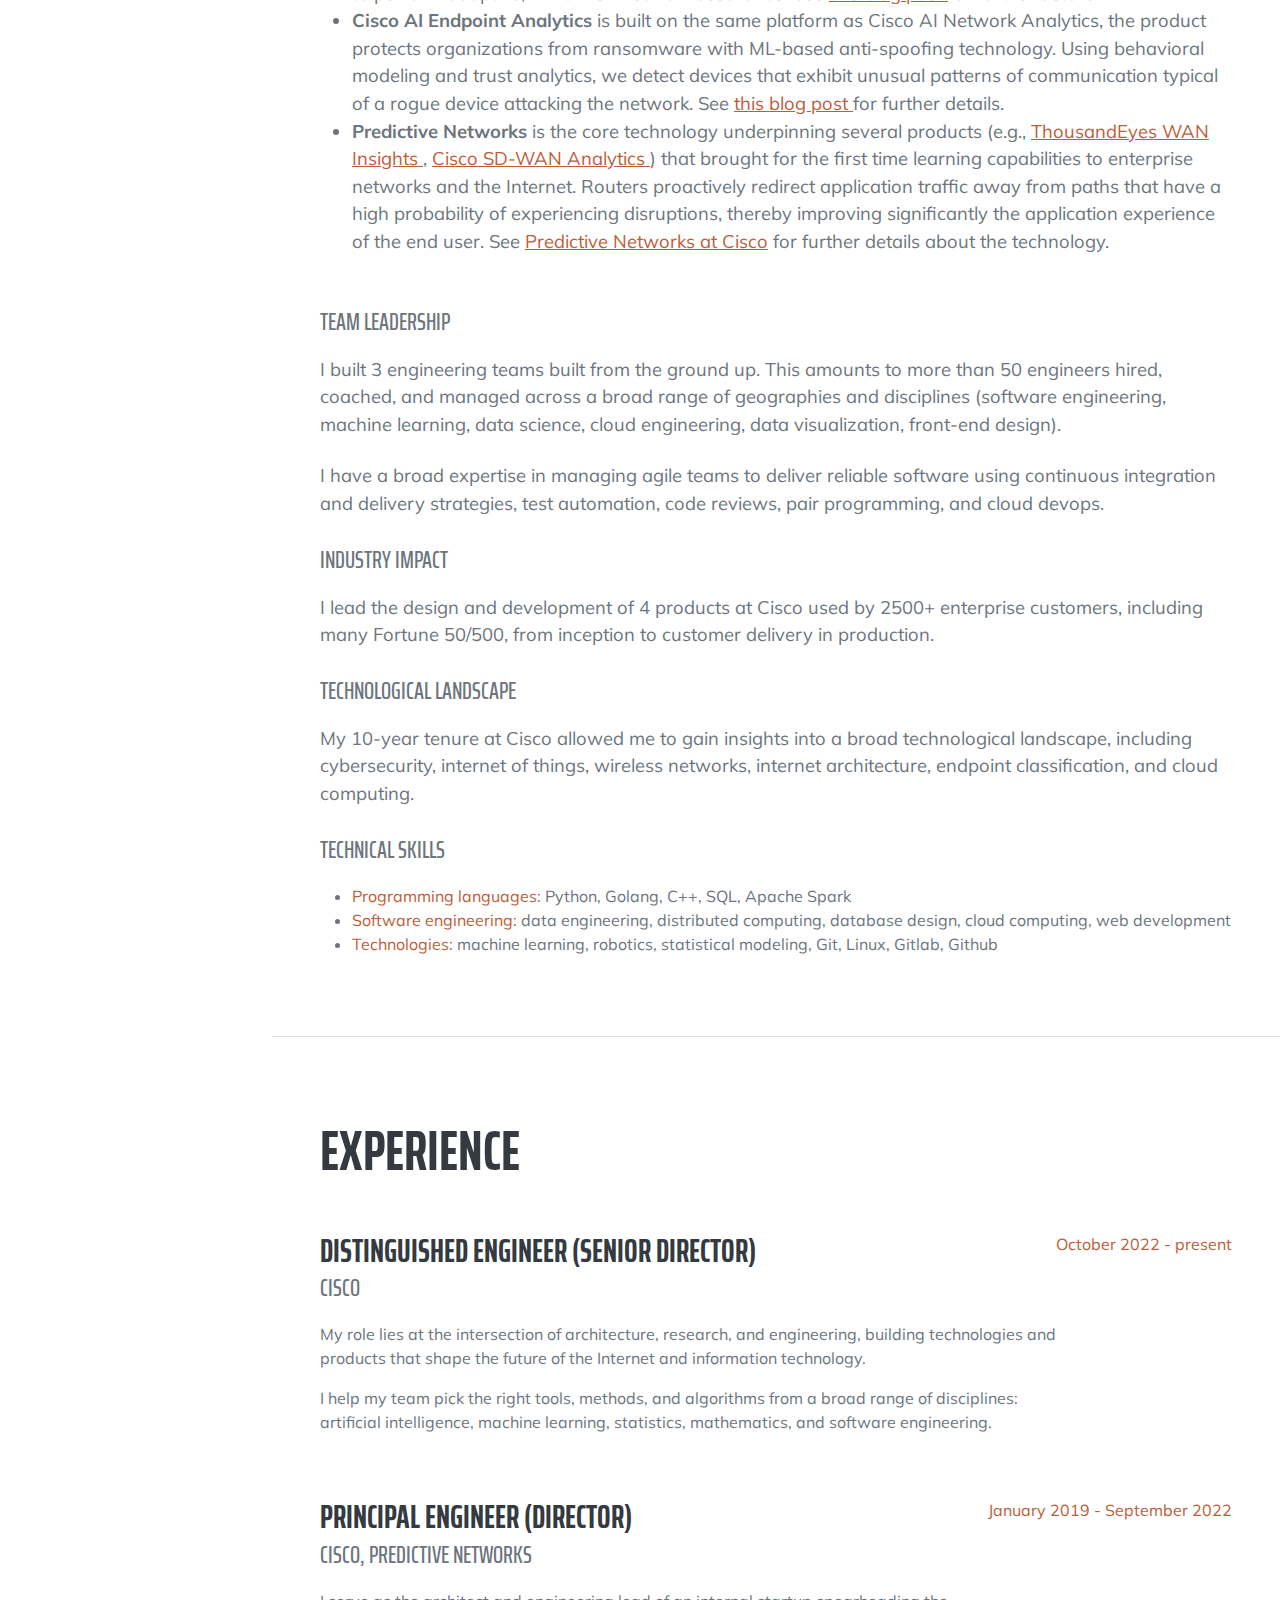
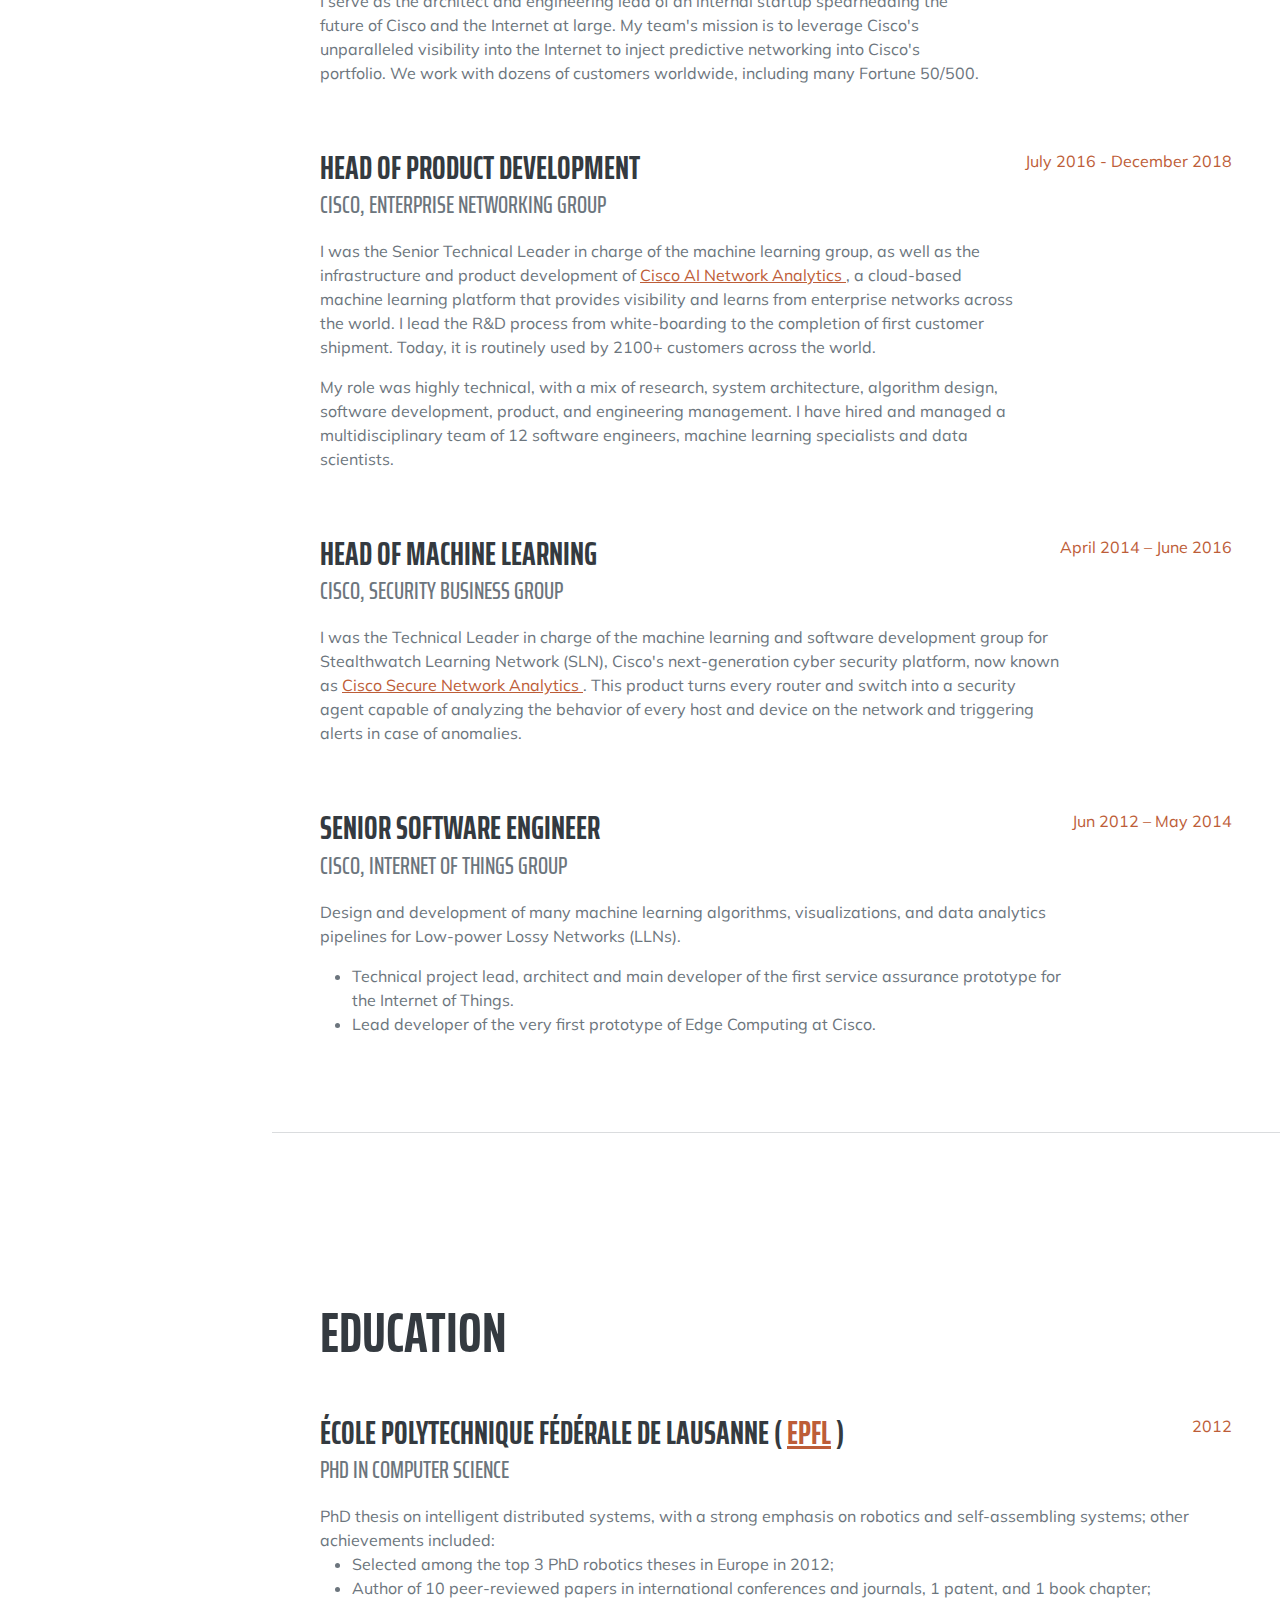
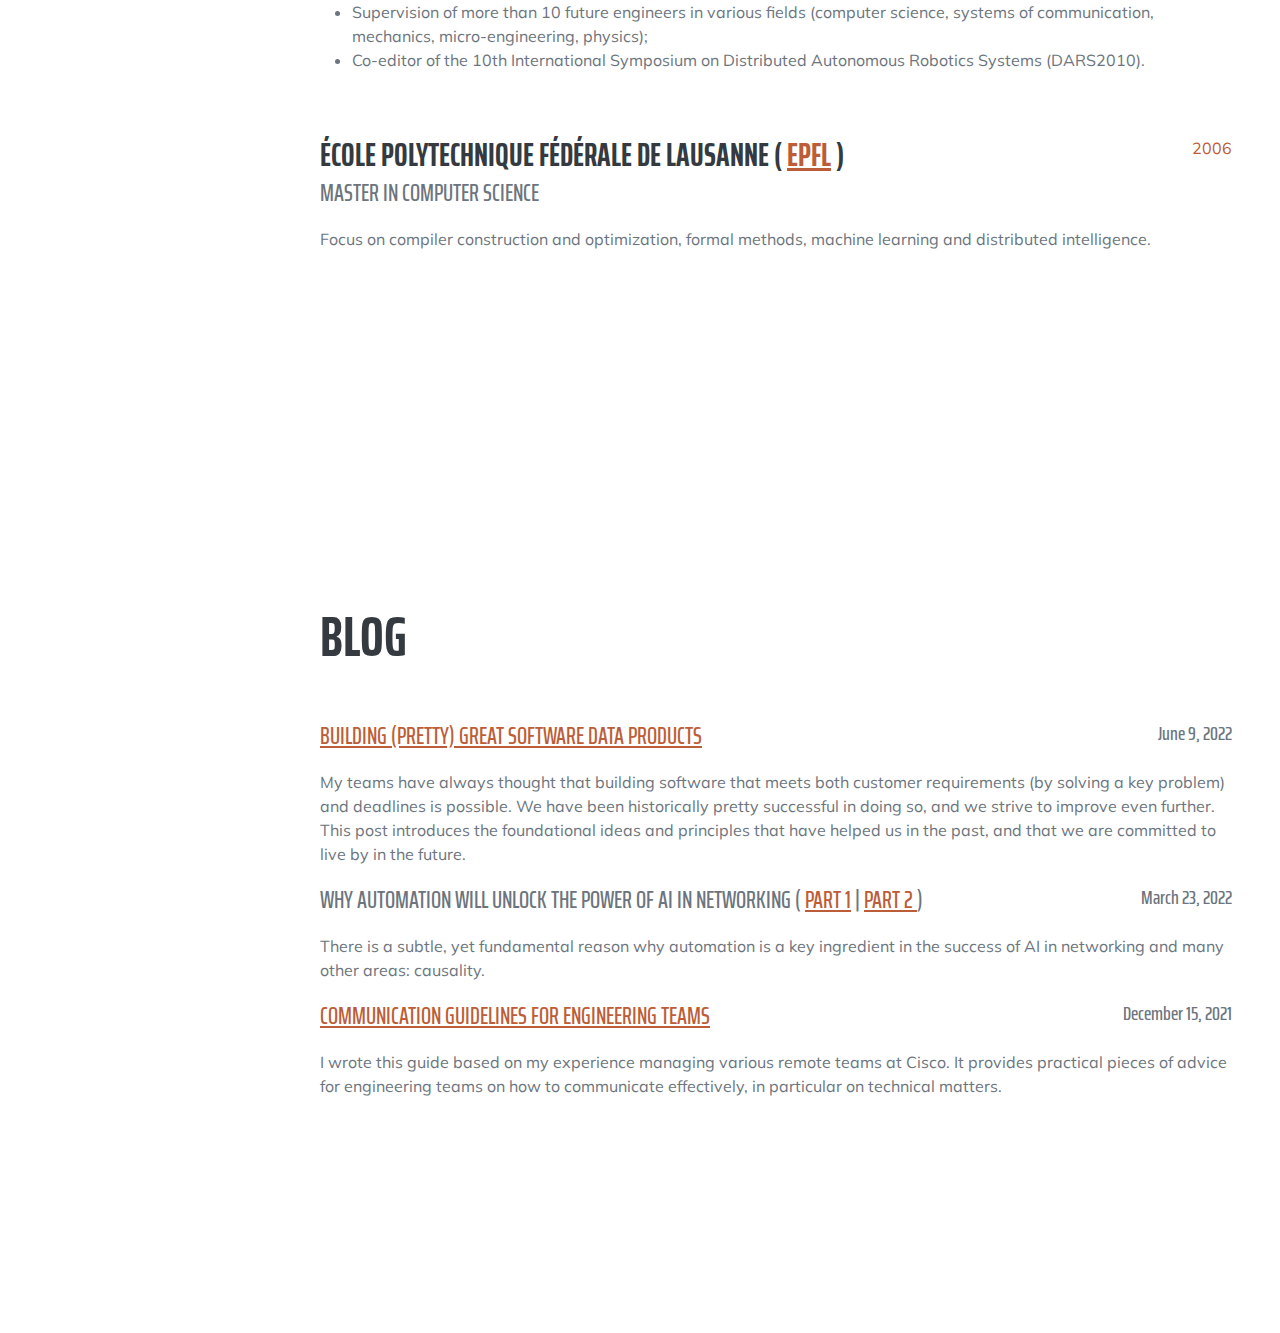
==== commit e5450415: "Update resume to match LI profile" ====
--- a/public/index.html
+++ b/public/index.html
@@ -1,7 +1,6 @@
 <!DOCTYPE html>
 <html lang="en">
-
-<head>
+  <head>
     <meta charset="utf-8" />
     <meta name="viewport" content="width=device-width, initial-scale=1, shrink-to-fit=no" />
     <meta name="description" content="" />
@@ -11,265 +10,421 @@
     <!-- Font Awesome icons (free version)-->
     <script src="https://use.fontawesome.com/releases/v5.15.3/js/all.js" crossorigin="anonymous"></script>
     <!-- Google fonts-->
-    <link href="https://fonts.googleapis.com/css?family=Saira+Extra+Condensed:500,700" rel="stylesheet"
-        type="text/css" />
+    <link
+      href="https://fonts.googleapis.com/css?family=Saira+Extra+Condensed:500,700"
+      rel="stylesheet"
+      type="text/css" />
     <link href="https://fonts.googleapis.com/css?family=Muli:400,400i,800,800i" rel="stylesheet" type="text/css" />
     <!-- Core theme CSS (includes Bootstrap)-->
     <link href="css/styles.css" rel="stylesheet" />
-</head>
+  </head>
 
-<body id="page-top">
+  <body id="page-top">
     <!-- Navigation-->
     <nav class="navbar navbar-expand-lg navbar-dark bg-primary fixed-top" id="sideNav">
-        <a class="navbar-brand js-scroll-trigger" href="#page-top">
-            <span class="d-block d-lg-none">Grégory Mermoud</span>
-            <span class="d-none d-lg-block"><img class="img-fluid img-profile rounded-circle mx-auto mb-2"
-                    src="assets/img/profile.jpg" alt="..." /></span>
-        </a>
-        <button class="navbar-toggler" type="button" data-bs-toggle="collapse" data-bs-target="#navbarResponsive"
-            aria-controls="navbarResponsive" aria-expanded="false" aria-label="Toggle navigation"><span
-                class="navbar-toggler-icon"></span></button>
-        <div class="collapse navbar-collapse" id="navbarResponsive">
-            <ul class="navbar-nav">
-                <li class="nav-item"><a class="nav-link js-scroll-trigger" href="#about">About</a></li>
-                <li class="nav-item"><a class="nav-link js-scroll-trigger" href="#highlights">Highlights</a></li>
-                <li class="nav-item"><a class="nav-link js-scroll-trigger" href="#experience">Experience</a></li>
-                <li class="nav-item"><a class="nav-link js-scroll-trigger" href="#education">Education</a></li>
-                <li class="nav-item"><a class="nav-link js-scroll-trigger" href="#blog">Blog</a></li>
-            </ul>
-        </div>
+      <a class="navbar-brand js-scroll-trigger" href="#page-top">
+        <span class="d-block d-lg-none">Grégory Mermoud</span>
+        <span class="d-none d-lg-block">
+          <img class="img-fluid img-profile rounded-circle mx-auto mb-2" src="assets/img/profile.jpg" alt="..." />
+        </span>
+      </a>
+      <button
+        class="navbar-toggler"
+        type="button"
+        data-bs-toggle="collapse"
+        data-bs-target="#navbarResponsive"
+        aria-controls="navbarResponsive"
+        aria-expanded="false"
+        aria-label="Toggle navigation">
+        <span class="navbar-toggler-icon"></span>
+      </button>
+      <div class="collapse navbar-collapse" id="navbarResponsive">
+        <ul class="navbar-nav">
+          <li class="nav-item">
+            <a class="nav-link js-scroll-trigger" href="#about">About</a>
+          </li>
+          <li class="nav-item">
+            <a class="nav-link js-scroll-trigger" href="#highlights">Highlights</a>
+          </li>
+          <li class="nav-item">
+            <a class="nav-link js-scroll-trigger" href="#experience">Experience</a>
+          </li>
+          <li class="nav-item">
+            <a class="nav-link js-scroll-trigger" href="#education">Education</a>
+          </li>
+          <li class="nav-item">
+            <a class="nav-link js-scroll-trigger" href="#blog">Blog</a>
+          </li>
+        </ul>
+      </div>
     </nav>
     <!-- Page Content-->
     <div class="container-fluid p-0">
-        <!-- About-->
-        <section class="resume-section" id="about">
-            <div class="resume-section-content">
-                <h1 class="mb-0">
-                    Grégory
-                    <span class="text-primary">Mermoud</span>
-                </h1>
-                <div class="subheading mb-2 mt-2">
-                    Distinguished Engineer at <a href="https://www.cisco.com">Cisco</a> | Computer Scientist | Inventor | Engineering Leader
-                </div>
-                <div class="subheading mb-5">
-                    <a href="mailto:gregory.mermoud@gmail.com">gregory.mermoud@gmail.com</a>
-                </div>
-                <p class="lead mb-4">My mission as an engineer and researcher is to foster scientific, engineering, and
-                    operational excellence across multidisciplinary teams and organizations, especially when faced with
-                    challenges in the area of data science, machine learning, and data engineering.
-                </p>
-                <p class="lead mb-5">My core expertise lies in the design, development, and management of high-performance
-                    software systems that use telemetry, sensory, or historical data to build internal representations
-                    and models in order to achieve complex tasks through machine intelligence and control theory.
-                </p>
+      <!-- About-->
+      <section class="resume-section" id="about">
+        <div class="resume-section-content">
+          <h1 class="mb-0">
+            Grégory
+            <span class="text-primary">Mermoud</span>
+          </h1>
+          <div class="subheading mb-2 mt-2">
+            Distinguished Engineer at
+            <a href="https://www.cisco.com">Cisco</a>
+            | Computer Scientist | Inventor | Engineering Leader
+          </div>
+          <div class="subheading mb-5">
+            <a href="mailto:gregory.mermoud@gmail.com">gregory.mermoud@gmail.com</a>
+          </div>
+          <p class="lead mb-4">
+            My mission is to deliver disruptive (non-incremental) innovations, leading through their entire lifecycle
+            (ideation, hiring, R&D, architecture, product design, intellectual property protection, engineering
+            execution, and early field trials).
+          </p>
+          <p class="lead mb-4">
+            I work best at the intersection of architecture, product, and technology, where I can influence and align
+            vision, architecture, roadmap, and engineering execution.
+          </p>
+          <p class="lead mb-4">
+            As a Distinguished Engineer (I strive to live up to the standard set by this
+            <a href="https://blog.jessfraz.com/post/defining-a-distinguished-engineer/">great definition</a>), I foster
+            scientific, engineering, and operational excellence across my organization, especially when faced with
+            challenges in the area of system design, data science, machine learning, and data engineering.
+          </p>
 
-                <div class="social-icons">
-                    <a class="social-icon" href="https://www.linkedin.com/in/gmermoud/"><i
-                            class="fab fa-linkedin-in"></i></a>
-                    <a class="social-icon" href="https://gregorymermoud.ch/go/patents"><i
-                            class="fa fa-lightbulb"></i></a>
-                    <a class="social-icon" href="https://gregorymermoud.ch/go/publications"><i class="fa fa-graduation-cap"></i></a>
-                    <a class="social-icon" href="https://github.com/gmermoud"><i class="fa fa-code"></i></a>
-                </div>
-            </div>
-        </section>
-        <hr class="m-0" />
-        <!-- Highlights-->
-        <section class="resume-section" id="highlights">
-            <div class="resume-section-content">
-                <h2 class="mb-5">Highlights</h2>
-                <div class="subheading mb-3">Innovation and Research</div>
-                <p class="lead mb-4">I authored more than 200 patents (<a href="https://gregorymermoud.ch/go/patents">150+ already
-                        issued</a>) in the area of machine learning and artificial intelligence. I also published many <a
-                        href="https://gregorymermoud.ch/go/publications">peer-reviewed papers and book chapters</a>. My <a
-                        href="https://en.wikipedia.org/wiki/H-index">H-index</a> is 25 (patents included, which some might
-                        consider as unfair 😅). Furthermore, I published two monograms with Springer: <a 
-                        href="https://link.springer.com/book/10.1007/978-3-319-02609-1">my PhD thesis</a> 
-                        (volume 93) and the <a href="https://www.springer.com/us/book/9783642327223">proceedings</a> of 
-                        DARS2010 (volume 83).
-                </p>
-                <div class="subheading mb-3">Team Leadership</div>
-                <p class="lead mb-4">I built 3 engineering teams built from the ground up. This amounts to more than 50
-                    engineers hired, coached, and managed across a broad range of geographies and disciplines (software
-                    engineering, machine learning, data science, cloud engineering, data visualization, front-end design).
-                </p>
-                <p class="lead mb-4">I have a broad expertise in managing agile teams to deliver reliable software using
-                    continuous integration and delivery strategies, test automation, code reviews, pair programming, and cloud
-                    devops.
-                </p>
-                <div class="subheading mb-3">Industry Impact</div>
-                <p class="lead mb-4">I lead the design and development of 3 products at Cisco used by 1000+ enterprise
-                    customers, including many Fortune 500, from inception to customer delivery in production.
-                </p>
-                <div class="subheading mb-3">Technological Landscape</div>
-                <p class="lead mb-4">My 10-year tenure at Cisco allowed me to gain insights into a broad technological landscape,
-                    including cybersecurity, internet of things, wireless networks, internet architecture, endpoint
-                    classification, and cloud computing.
-                </p>
-                <div class="subheading mb-3">Technical Skills</div>
-                <ul class="fa-ul mb-0">
-                    <li><span class="fa-li"><i class="fas fa-check"></i></span>
-                        <span class="text-primary">Programming languages:</span> Python, Golang, C++, SQL, Apache Spark
-                    </li>
-                    <li><span class="fa-li"><i class="fas fa-check"></i></span>
-                        <span class="text-primary">Software engineering:</span> data engineering, distributed computing,
-                        database design, cloud computing, web development
-                    </li>
-                    <li><span class="fa-li"><i class="fas fa-check"></i></span>
-                        <span class="text-primary">Technologies:</span> machine learning, robotics, statistical modeling, Git,
-                        Linux, Gitlab, Github
-                    </li>
+          <div class="social-icons">
+            <a class="social-icon" href="https://www.linkedin.com/in/gmermoud/">
+              <i class="fab fa-linkedin-in"></i>
+            </a>
+            <a class="social-icon" href="https://gregorymermoud.ch/to/patents">
+              <i class="fa fa-lightbulb"></i>
+            </a>
+            <a class="social-icon" href="https://gregorymermoud.ch/to/publications">
+              <i class="fa fa-graduation-cap"></i>
+            </a>
+            <a class="social-icon" href="https://github.com/gmermoud">
+              <i class="fa fa-code"></i>
+            </a>
+          </div>
+        </div>
+      </section>
+      <hr class="m-0" />
+      <!-- Highlights-->
+      <section class="resume-section" id="highlights">
+        <div class="resume-section-content">
+          <h2 class="mb-5">Highlights</h2>
+          <div class="subheading mb-3">Innovation and Research</div>
+          <p class="lead mb-4">
+            I authored more than 200 patents (
+            <a href="https://gregorymermoud.ch/to/patents">145+ already issued</a>
+            ) in the area of machine learning and artificial intelligence. I also published many
+            <a href="https://gregorymermoud.ch/to/publications">peer-reviewed papers and book chapters</a>
+            . My
+            <a href="https://en.wikipedia.org/wiki/H-index">H-index</a>
+            is 25 (patents included, which some might consider as unfair 😅). Furthermore, I published two monograms
+            with Springer:
+            <a href="https://link.springer.com/book/10.1007/978-3-319-02609-1">my PhD thesis</a>
+            (volume 93) and the
+            <a href="https://www.springer.com/us/book/9783642327223">proceedings of DARS2010</a> (volume 83).
+          </p>
+          <div class="subheading mb-3">Product Development</div>
+          <p class="lead mb-4">I co-architected and lead the development of 4 key products at Cisco:</p>
+          <ul class="lead mb-5">
+            <li>
+              <b>Self Learning Networks</b> (SLN) is a cybersecurity product capable of zero-day attack detection by
+              turning every router and switch into a security agent that ingests locally NetFlow telemetry, model the
+              behavior of every device in the network and trigger alerts in case of anomalies. SLN uses a
+              hyper-distributed learning architecture capable of processing up to 100 billion events a day across 5000
+              routers. Now part of
+              <a
+                href="https://www.cisco.com/site/us/en/products/security/security-analytics/secure-network-analytics/index.html">
+                Cisco Secure Network Analytics
+              </a>
+              .
+            </li>
+            <li>
+              <b>Cisco AI Network Analytics</b> is a cloud-based machine learning platform that provides visibility and
+              learns from 2500+ enterprise networks across the world. Upon its launch, the product was the first one to
+              perform adaptive, ML-driven network assurance. See
+              <a
+                href="https://www.cisco.com/c/en/us/solutions/collateral/enterprise-networks/nb-06-ai-nw-analytics-wp-cte-en.html">
+                this blog post
+              </a>
+              for further details.
+            </li>
+            <li>
+              <b>Cisco AI Endpoint Analytics</b> is built on the same platform as Cisco AI Network Analytics, the
+              product protects organizations from ransomware with ML-based anti-spoofing technology. Using behavioral
+              modeling and trust analytics, we detect devices that exhibit unusual patterns of communication typical of
+              a rogue device attacking the network. See
+              <a
+                href="https://blogs.cisco.com/networking/trust-analytics-and-anti-spoofing-protection-its-already-in-your-network">
+                this blog post
+              </a>
+              for further details.
+            </li>
+            <li>
+              <b>Predictive Networks</b> is the core technology underpinning several products (e.g.,
+              <a href="https://www.thousandeyes.com/blog/announcing-thousandeyes-wan-insights">
+                ThousandEyes WAN Insights
+              </a>
+              ,
+              <a href="https://www.cisco.com/c/en/us/solutions/enterprise-networks/sd-wan-analytics/index.html">
+                Cisco SD-WAN Analytics
+              </a>
+              ) that brought for the first time learning capabilities to enterprise networks and the Internet. Routers
+              proactively redirect application traffic away from paths that have a high probability of experiencing
+              disruptions, thereby improving significantly the application experience of the end user. See
+              <a href="https://www.cisco.com/c/m/en_us/solutions/predictive-networks">Predictive Networks at Cisco</a>
+              for further details about the technology.
+            </li>
+          </ul>
+
+          <div class="subheading mb-3">Team Leadership</div>
+          <p class="lead mb-4">
+            I built 3 engineering teams built from the ground up. This amounts to more than 50 engineers hired, coached,
+            and managed across a broad range of geographies and disciplines (software engineering, machine learning,
+            data science, cloud engineering, data visualization, front-end design).
+          </p>
+          <p class="lead mb-4">
+            I have a broad expertise in managing agile teams to deliver reliable software using continuous integration
+            and delivery strategies, test automation, code reviews, pair programming, and cloud devops.
+          </p>
+          <div class="subheading mb-3">Industry Impact</div>
+          <p class="lead mb-4">
+            I lead the design and development of 4 products at Cisco used by 2500+ enterprise customers, including many
+            Fortune 50/500, from inception to customer delivery in production.
+          </p>
+          <div class="subheading mb-3">Technological Landscape</div>
+          <p class="lead mb-4">
+            My 10-year tenure at Cisco allowed me to gain insights into a broad technological landscape, including
+            cybersecurity, internet of things, wireless networks, internet architecture, endpoint classification, and
+            cloud computing.
+          </p>
+          <div class="subheading mb-3">Technical Skills</div>
+          <ul class="fa-ul mb-0">
+            <li>
+              <span class="fa-li"><i class="fas fa-check"></i></span>
+              <span class="text-primary">Programming languages:</span>
+              Python, Golang, C++, SQL, Apache Spark
+            </li>
+            <li>
+              <span class="fa-li"><i class="fas fa-check"></i></span>
+              <span class="text-primary">Software engineering:</span>
+              data engineering, distributed computing, database design, cloud computing, web development
+            </li>
+            <li>
+              <span class="fa-li"><i class="fas fa-check"></i></span>
+              <span class="text-primary">Technologies:</span>
+              machine learning, robotics, statistical modeling, Git, Linux, Gitlab, Github
+            </li>
+          </ul>
+        </div>
+      </section>
+      <hr class="m-0" />
+      <!-- Experience-->
+      <section class="resume-section" id="experience">
+        <div class="resume-section-content">
+          <h2 class="mb-5">Experience</h2>
+          <div class="d-flex flex-column flex-md-row justify-content-between mb-5">
+            <div class="flex-grow-1">
+              <h3 class="mb-0">Distinguished Engineer (Senior Director)</h3>
+              <div class="subheading mb-3">Cisco</div>
+              <p>
+                My role lies at the intersection of architecture, research, and engineering, building technologies and
+                products that shape the future of the Internet and information technology.</p
+              >
+              <p>
+                I help my team pick the right tools, methods, and algorithms from a broad range of disciplines:
+                artificial intelligence, machine learning, statistics, mathematics, and software engineering.
+              </p>
+            </div>
+            <div class="flex-shrink-0">
+              <span class="text-primary">October 2022 - present</span>
+            </div>
+          </div>
+          <div class="d-flex flex-column flex-md-row justify-content-between mb-5">
+            <div class="flex-grow-1">
+              <h3 class="mb-0">Principal Engineer (Director)</h3>
+              <div class="subheading mb-3">Cisco, Predictive Networks</div>
+              <p>
+                I serve as the architect and engineering lead of an internal startup spearheading the future of Cisco
+                and the Internet at large. My team's mission is to leverage Cisco's unparalleled visibility into the
+                Internet to inject predictive networking into Cisco's portfolio. We work with dozens of customers
+                worldwide, including many Fortune 50/500.
+              </p>
+            </div>
+            <div class="flex-shrink-0">
+              <span class="text-primary">January 2019 - September 2022</span>
+            </div>
+          </div>
+          <div class="d-flex flex-column flex-md-row justify-content-between mb-5">
+            <div class="flex-grow-1">
+              <h3 class="mb-0">Head of Product Development</h3>
+              <div class="subheading mb-3">Cisco, Enterprise Networking Group</div>
+              <p>
+                I was the Senior Technical Leader in charge of the machine learning group, as well as the infrastructure
+                and product development of
+                <a
+                  href="https://www.cisco.com/c/en/us/solutions/collateral/enterprise-networks/nb-06-ai-nw-analytics-wp-cte-en.html">
+                  Cisco AI Network Analytics
+                </a>
+                , a cloud-based machine learning platform that provides visibility and learns from enterprise networks
+                across the world. I lead the R&D process from white-boarding to the completion of first customer
+                shipment. Today, it is routinely used by 2100+ customers across the world.
+              </p>
+              <p>
+                My role was highly technical, with a mix of research, system architecture, algorithm design, software
+                development, product, and engineering management. I have hired and managed a multidisciplinary team of
+                12 software engineers, machine learning specialists and data scientists.
+              </p>
+            </div>
+            <div class="flex-shrink-0">
+              <span class="text-primary">July 2016 - December 2018</span>
+            </div>
+          </div>
+          <div class="d-flex flex-column flex-md-row justify-content-between mb-5">
+            <div class="flex-grow-1">
+              <h3 class="mb-0">Head of Machine Learning</h3>
+              <div class="subheading mb-3">Cisco, Security Business Group</div>
+              <p>
+                I was the Technical Leader in charge of the machine learning and software development group for
+                Stealthwatch Learning Network (SLN), Cisco's next-generation cyber security platform, now known as
+                <a href="https://www.cisco.com/c/en/us/products/security/stealthwatch/index.html">
+                  Cisco Secure Network Analytics
+                </a>
+                . This product turns every router and switch into a security agent capable of analyzing the behavior of
+                every host and device on the network and triggering alerts in case of anomalies.
+              </p>
+            </div>
+            <div class="flex-shrink-0">
+              <span class="text-primary">April 2014 – June 2016</span>
+            </div>
+          </div>
+          <div class="d-flex flex-column flex-md-row justify-content-between">
+            <div class="flex-grow-1">
+              <h3 class="mb-0">Senior Software Engineer</h3>
+              <div class="subheading mb-3">Cisco, Internet of Things Group</div>
+              <p>
+                Design and development of many machine learning algorithms, visualizations, and data analytics pipelines
+                for Low-power Lossy Networks (LLNs).
+              </p>
+              <ul>
+                <li>
+                  Technical project lead, architect and main developer of the first service assurance prototype for the
+                  Internet of Things.
+                </li>
+                <li>Lead developer of the very first prototype of Edge Computing at Cisco.</li>
+              </ul>
+            </div>
+            <div class="flex-shrink-0">
+              <span class="text-primary">Jun 2012 – May 2014</span>
+            </div>
+          </div>
+        </div>
+      </section>
+      <hr class="m-0" />
+      <!-- Education-->
+      <section class="resume-section" id="education">
+        <div class="resume-section-content">
+          <h2 class="mb-5">Education</h2>
+          <div class="d-flex flex-column flex-md-row justify-content-between mb-5">
+            <div class="flex-grow-1">
+              <h3 class="mb-0">
+                École Polytechnique Fédérale de Lausanne (
+                <a href="https://www.epfl.ch">EPFL</a>
+                )
+              </h3>
+              <div class="subheading mb-3">PhD in Computer Science</div>
+              <div>
+                PhD thesis on intelligent distributed systems, with a strong emphasis on robotics and self-assembling
+                systems; other achievements included:
+                <ul>
+                  <li>Selected among the top 3 PhD robotics theses in Europe in 2012;</li>
+                  <li>
+                    Author of 10 peer-reviewed papers in international conferences and journals, 1 patent, and 1 book
+                    chapter;
+                  </li>
+                  <li>
+                    Supervision of more than 10 future engineers in various fields (computer science, systems of
+                    communication, mechanics, micro-engineering, physics);
+                  </li>
+                  <li>
+                    Co-editor of the 10th International Symposium on Distributed Autonomous Robotics Systems (DARS2010).
+                  </li>
                 </ul>
-            </div>
-        </section>
-        <hr class="m-0" />
-        <!-- Experience-->
-        <section class="resume-section" id="experience">
-            <div class="resume-section-content">
-                <h2 class="mb-5">Experience</h2>
-                <div class="d-flex flex-column flex-md-row justify-content-between mb-5">
-                    <div class="flex-grow-1">
-                        <h3 class="mb-0">Distinguished Engineer</h3>
-                        <div class="subheading mb-3">Cisco</div>
-                        <p>My team and I are building technologies that will shape up the future of the Internet. We draw our
-                            tools and methods from machine intelligence, mathematics, and software engineering.
-                        </p>
-                    </div>
-                    <div class="flex-shrink-0"><span class="text-primary">October 2022 - present</span></div>
-                </div>
-                <div class="d-flex flex-column flex-md-row justify-content-between mb-5">
-                    <div class="flex-grow-1">
-                        <h3 class="mb-0">Principal Engineer</h3>
-                        <div class="subheading mb-3">Cisco, Predictive Networks</div>
-                        <p>I serve as the architect and engineering lead of an internal startup spearheading the future of Cisco and the Internet at large. 
-                            My team's mission is to leverage Cisco's unparalleled visibility into the Internet to inject predictive networking into Cisco's 
-                            portfolio. We work with dozens of customers worldwide, including many Fortune 50/500.
-                        </p>
-                    </div>
-                    <div class="flex-shrink-0"><span class="text-primary">January 2019 - September 2022</span></div>
-                </div>
-                <div class="d-flex flex-column flex-md-row justify-content-between mb-5">
-                    <div class="flex-grow-1">
-                        <h3 class="mb-0">Head of Product Development</h3>
-                        <div class="subheading mb-3">Cisco, Enterprise Networking Group</div>
-                        <p>I was the Senior Technical Leader in charge of the machine learning group, as well as the
-                            infrastructure and product development of <a
-                                href="https://www.cisco.com/c/en/us/solutions/collateral/enterprise-networks/nb-06-ai-nw-analytics-wp-cte-en.html">Cisco
-                                AI Network Analytics</a>, a cloud-based machine learning
-                            platform that provides visibility and learns from enterprise networks across the world. I lead the
-                            R&D process from white-boarding to the completion of first customer shipment. Today, it is routinely
-                            used by 2100+ customers across the world.
-                        </p>
-                        <p>
-                            My role was highly technical, with a mix of research, system architecture, algorithm design,
-                            software development, product, and engineering management. I have hired and managed a multidisciplinary team
-                            of 12 software engineers, machine learning specialists and data scientists.
-                        </p>
-                    </div>
-                    <div class="flex-shrink-0"><span class="text-primary">July 2016 - December 2018</span></div>
-                </div>
-                <div class="d-flex flex-column flex-md-row justify-content-between mb-5">
-                    <div class="flex-grow-1">
-                        <h3 class="mb-0">Head of Machine Learning</h3>
-                        <div class="subheading mb-3">Cisco, Security Business Group</div>
-                        <p>I was the Technical Leader in charge of the machine learning and software development group for
-                            Stealthwatch Learning Network (SLN), Cisco's next-generation cyber security platform, now known as
-                            <a href="https://www.cisco.com/c/en/us/products/security/stealthwatch/index.html">Cisco Secure
-                                Network Analytics</a>. This product turns every router and switch into a security agent
-                            capable of analyzing the behavior of every host and device on the network and triggering alerts in
-                            case of anomalies.
-                        </p>
-                    </div>
-                    <div class="flex-shrink-0"><span class="text-primary">April 2014 – June 2016</span></div>
-                </div>
-                <div class="d-flex flex-column flex-md-row justify-content-between">
-                    <div class="flex-grow-1">
-                        <h3 class="mb-0">Senior Software Engineer</h3>
-                        <div class="subheading mb-3">Cisco, Internet of Things Group</div>
-                        <p>Design and development of many machine learning algorithms, visualizations, and data analytics
-                            pipelines for Low-power Lossy Networks (LLNs).
-                        </p>
-                        <ul>
-                            <li>Technical project lead, architect and main developer of the first service assurance prototype
-                                for the Internet of Things.</li>
-                            <li>Lead developer of the very first prototype of Edge Computing at Cisco.</li>
-                        </ul>
-                    </div>
-                    <div class="flex-shrink-0"><span class="text-primary">Jun 2012 – May 2014</span></div>
-                </div>
-            </div>
-        </section>
-        <hr class="m-0" />
-        <!-- Education-->
-        <section class="resume-section" id="education">
-            <div class="resume-section-content">
-                <h2 class="mb-5">Education</h2>
-                <div class="d-flex flex-column flex-md-row justify-content-between mb-5">
-                    <div class="flex-grow-1">
-                        <h3 class="mb-0">École Polytechnique Fédérale de Lausanne (<a href="https://www.epfl.ch">EPFL</a>)</h3>
-                        <div class="subheading mb-3">PhD in Computer Science</div>
-                        <p>PhD thesis on intelligent distributed systems, with a strong emphasis on robotics and self-assembling
-                            systems; other achievements included:
-                        <ul>
-                            <li>Selected among the top 3 PhD robotics theses in Europe in 2012;</li>
-                            <li>Author of 10 peer-reviewed papers in international conferences and journals, 1 patent, and 1
-                                book chapter;</li>
-                            <li>Supervision of more than 10 future engineers in various fields (computer science, systems of
-                                communication, mechanics, micro-engineering, physics);</li>
-                            <li>Co-editor of the 10th International Symposium on Distributed Autonomous Robotics Systems
-                                (DARS2010).</li>
-                        </ul>
-                        </p>
-                    </div>
-                    <div class="flex-shrink-0"><span class="text-primary">2012</span></div>
-                </div>
-                <div class="d-flex flex-column flex-md-row justify-content-between">
-                    <div class="flex-grow-1">
-                        <h3 class="mb-0">École Polytechnique Fédérale de Lausanne (<a href="https://www.epfl.ch">EPFL</a>)</h3>
-                        <div class="subheading mb-3">Master in Computer Science</div>
-                        <p>Focus on compiler construction and optimization, formal methods, machine learning and distributed
-                            intelligence.</p>
-                    </div>
-                    <div class="flex-shrink-0"><span class="text-primary">2006</span></div>
-                </div>
-            </div>
-            </section>
-            <!-- Blog-->
-            <section class="resume-section" id="blog">
-            <div class="resume-section-content">
-                <h2 class="mb-5">Blog</h2>
-                <div class="d-flex flex-column flex-md-row justify-content-between mb-5">
-                    <div class="flex-grow-1">
-                        <div class="subheading mb-3">
-                            <a href="https://www.craft.do/s/RlIjEn1JrvHgDQ">Building (pretty) great software data products</a>
-                            <div class="date">June 9, 2022</div>
-                        </div>
-                        <p>My teams have always thought that building software that meets both customer requirements (by solving a key problem) and 
-                            deadlines is possible. We have been historically pretty successful in doing so, and we strive to improve even further. 
-                            This post introduces the foundational ideas and principles that have helped us in the past, and that we are committed to 
-                            live by in  the future.</p>
-                        <div class="subheading mb-3">
-                            Why Automation Will Unlock The Power of AI in Networking (<a href="https://blogs.cisco.com/analytics-automation/why-automation-1">Part 1</a> | 
-                            <a href="https://blogs.cisco.com/analytics-automation/why-automation-will-unlock-the-power-of-ai-in-networking-part-2">Part 2</a>)
-                            <div class="date">March 23, 2022</div>
-                        </div>
-                        <p>There is a subtle, yet fundamental reason why automation is a key ingredient in the success of AI
-                            in networking and many other areas: causality.</p>
-                        <div class="subheading mb-3">
-                            <a href="https://www.craft.do/s/QTNODWjzGbnfZR">Communication guidelines for engineering teams</a>
-                            <div class="date">December 15, 2021</div>
-                        </div>
-                        <p>I wrote this guide based on my experience managing various remote teams at Cisco. It provides 
-                            practical pieces of advice for engineering teams on how to communicate effectively, in particular
-                            on technical matters.</p>
-                    </div>
-                </div>
-            </div>
-            </section>
+              </div>
+            </div>
+            <div class="flex-shrink-0">
+              <span class="text-primary">2012</span>
+            </div>
+          </div>
+          <div class="d-flex flex-column flex-md-row justify-content-between">
+            <div class="flex-grow-1">
+              <h3 class="mb-0">
+                École Polytechnique Fédérale de Lausanne (
+                <a href="https://www.epfl.ch">EPFL</a>
+                )
+              </h3>
+              <div class="subheading mb-3">Master in Computer Science</div>
+              <p>
+                Focus on compiler construction and optimization, formal methods, machine learning and distributed
+                intelligence.
+              </p>
+            </div>
+            <div class="flex-shrink-0">
+              <span class="text-primary">2006</span>
+            </div>
+          </div>
+        </div>
+      </section>
+      <!-- Blog-->
+      <section class="resume-section" id="blog">
+        <div class="resume-section-content">
+          <h2 class="mb-5">Blog</h2>
+          <div class="d-flex flex-column flex-md-row justify-content-between mb-5">
+            <div class="flex-grow-1">
+              <div class="subheading mb-3">
+                <a href="https://www.craft.do/s/RlIjEn1JrvHgDQ">Building (pretty) great software data products</a>
+                <div class="date">June 9, 2022</div>
+              </div>
+              <p>
+                My teams have always thought that building software that meets both customer requirements (by solving a
+                key problem) and deadlines is possible. We have been historically pretty successful in doing so, and we
+                strive to improve even further. This post introduces the foundational ideas and principles that have
+                helped us in the past, and that we are committed to live by in the future.
+              </p>
+              <div class="subheading mb-3">
+                Why Automation Will Unlock The Power of AI in Networking (
+                <a href="https://blogs.cisco.com/analytics-automation/why-automation-1">Part 1</a>
+                |
+                <a
+                  href="https://blogs.cisco.com/analytics-automation/why-automation-will-unlock-the-power-of-ai-in-networking-part-2">
+                  Part 2
+                </a>
+                )
+                <div class="date">March 23, 2022</div>
+              </div>
+              <p>
+                There is a subtle, yet fundamental reason why automation is a key ingredient in the success of AI in
+                networking and many other areas: causality.
+              </p>
+              <div class="subheading mb-3">
+                <a href="https://www.craft.do/s/QTNODWjzGbnfZR">Communication guidelines for engineering teams</a>
+                <div class="date">December 15, 2021</div>
+              </div>
+              <p>
+                I wrote this guide based on my experience managing various remote teams at Cisco. It provides practical
+                pieces of advice for engineering teams on how to communicate effectively, in particular on technical
+                matters.
+              </p>
+            </div>
+          </div>
+        </div>
+      </section>
     </div>
     <!-- Bootstrap core JS-->
     <script src="https://cdn.jsdelivr.net/npm/bootstrap@5.0.2/dist/js/bootstrap.bundle.min.js"></script>
     <!-- Core theme JS-->
     <script src="js/scripts.js"></script>
-</body>
+  </body>
 </html>
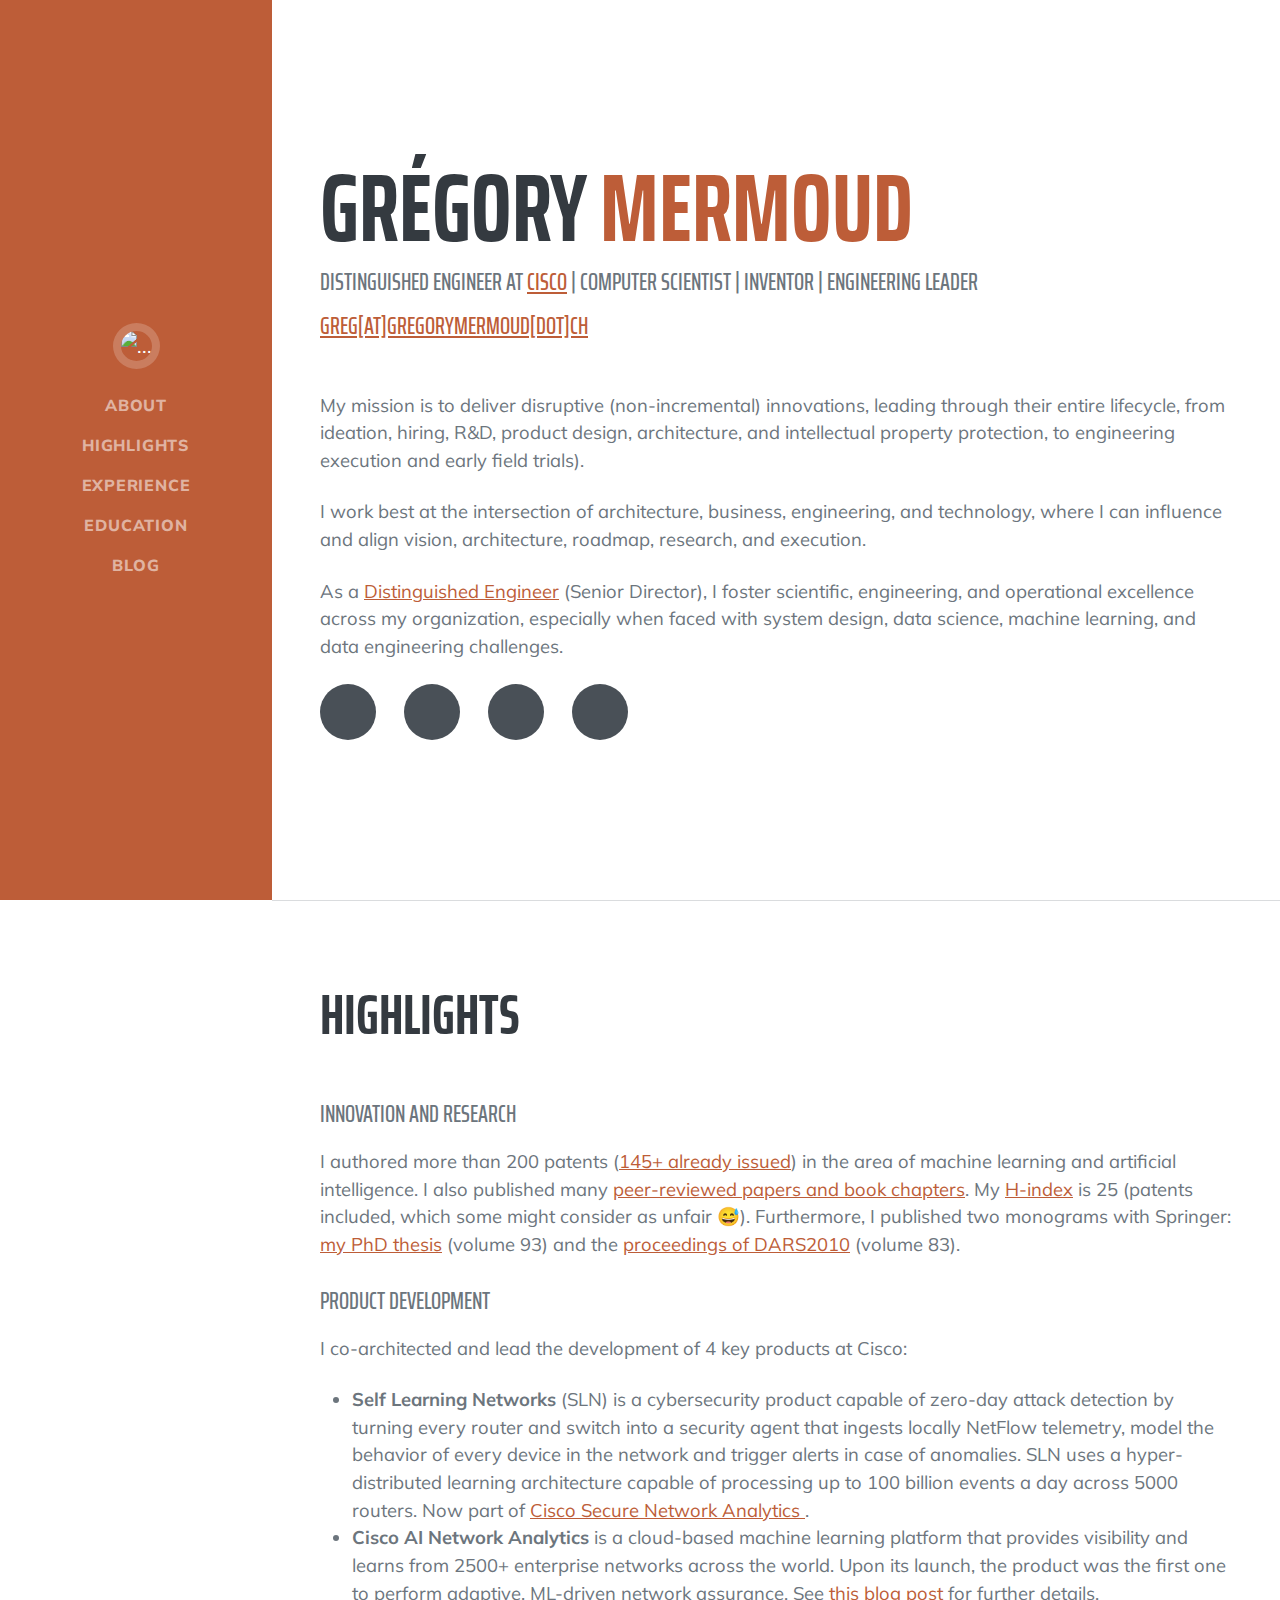
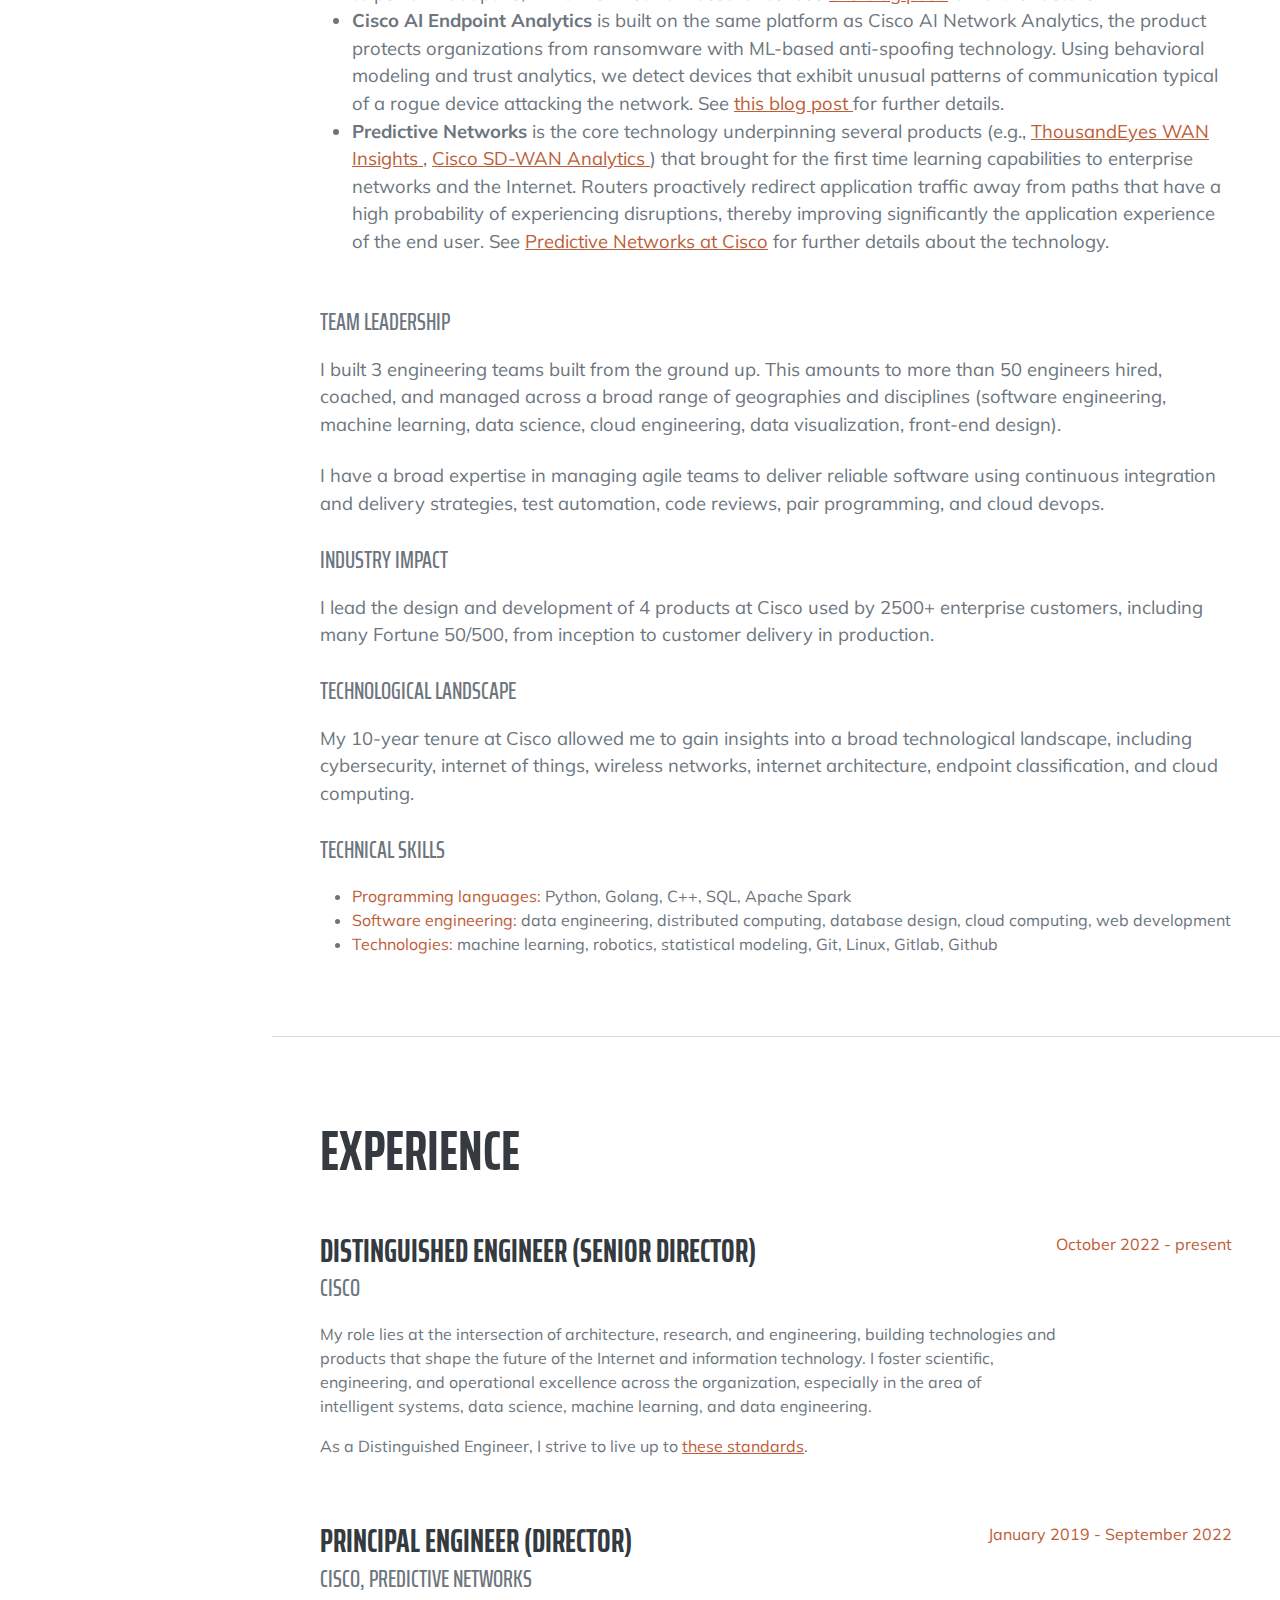
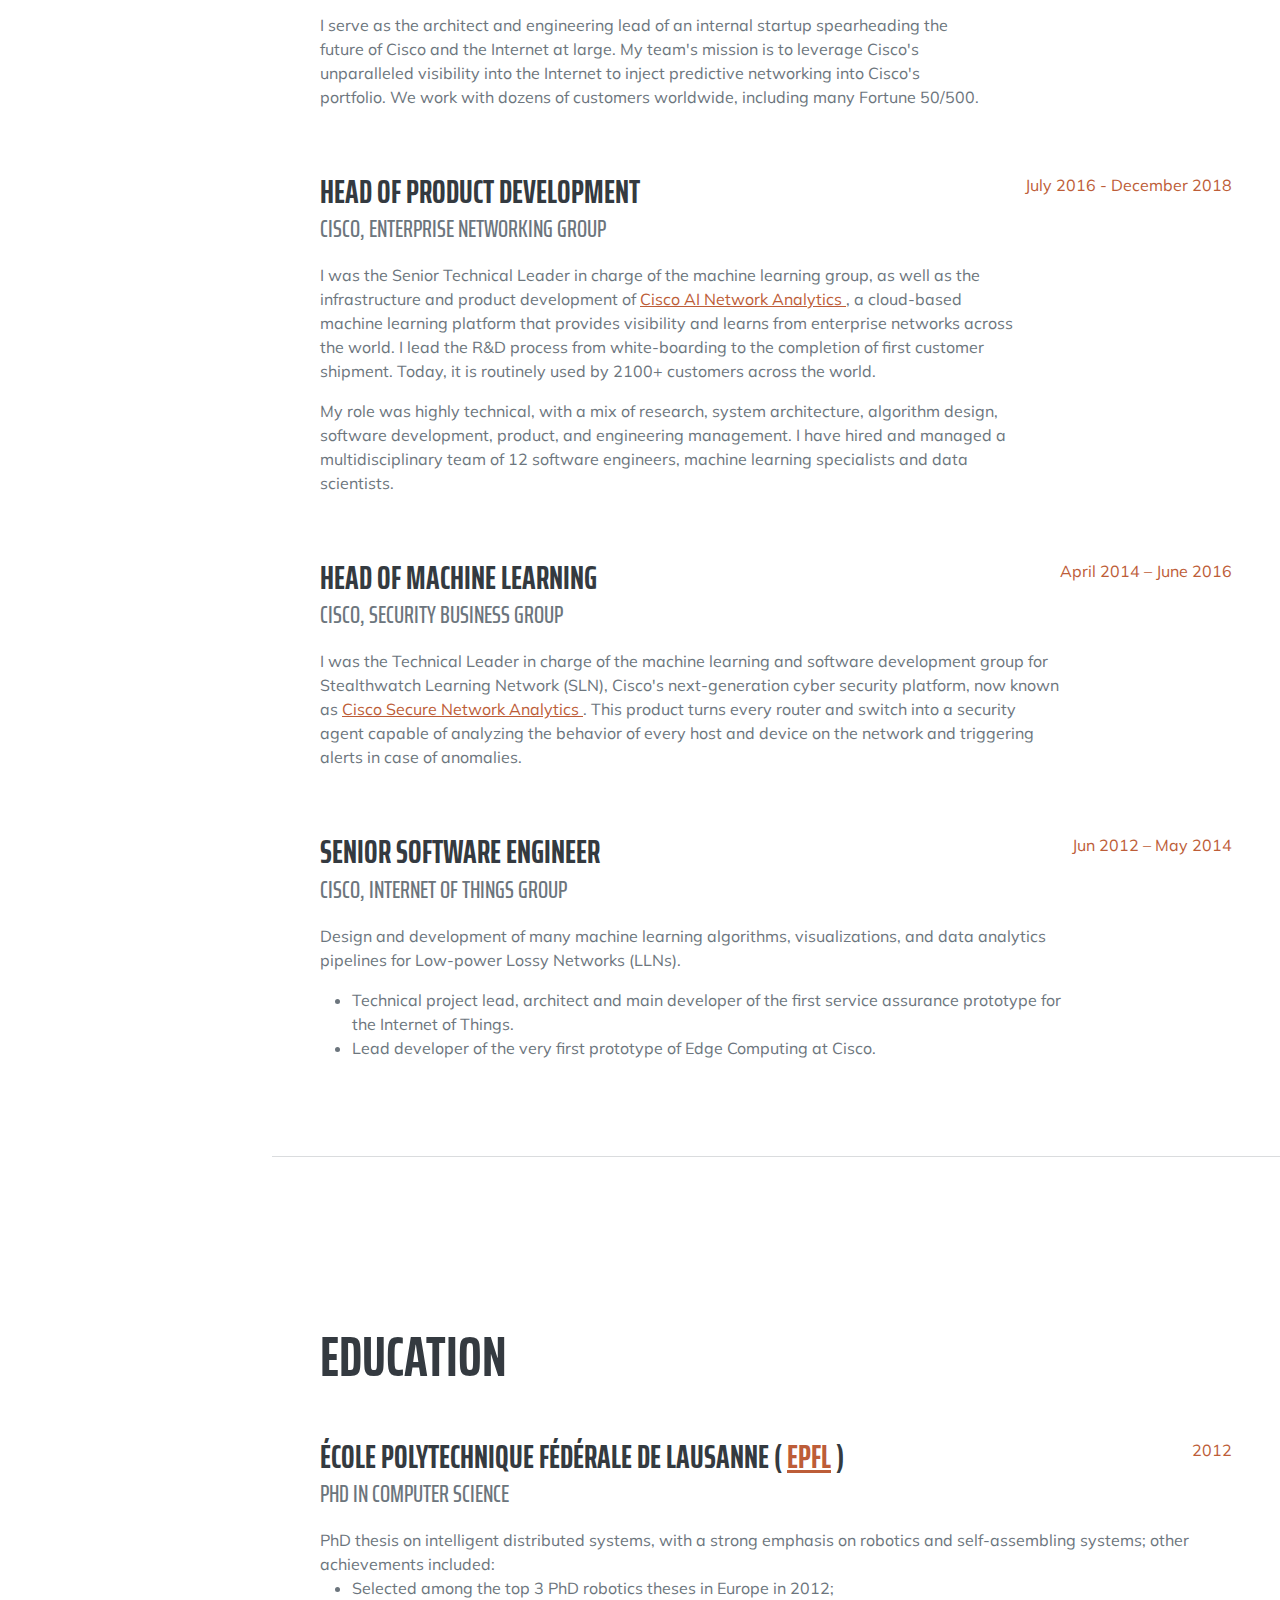
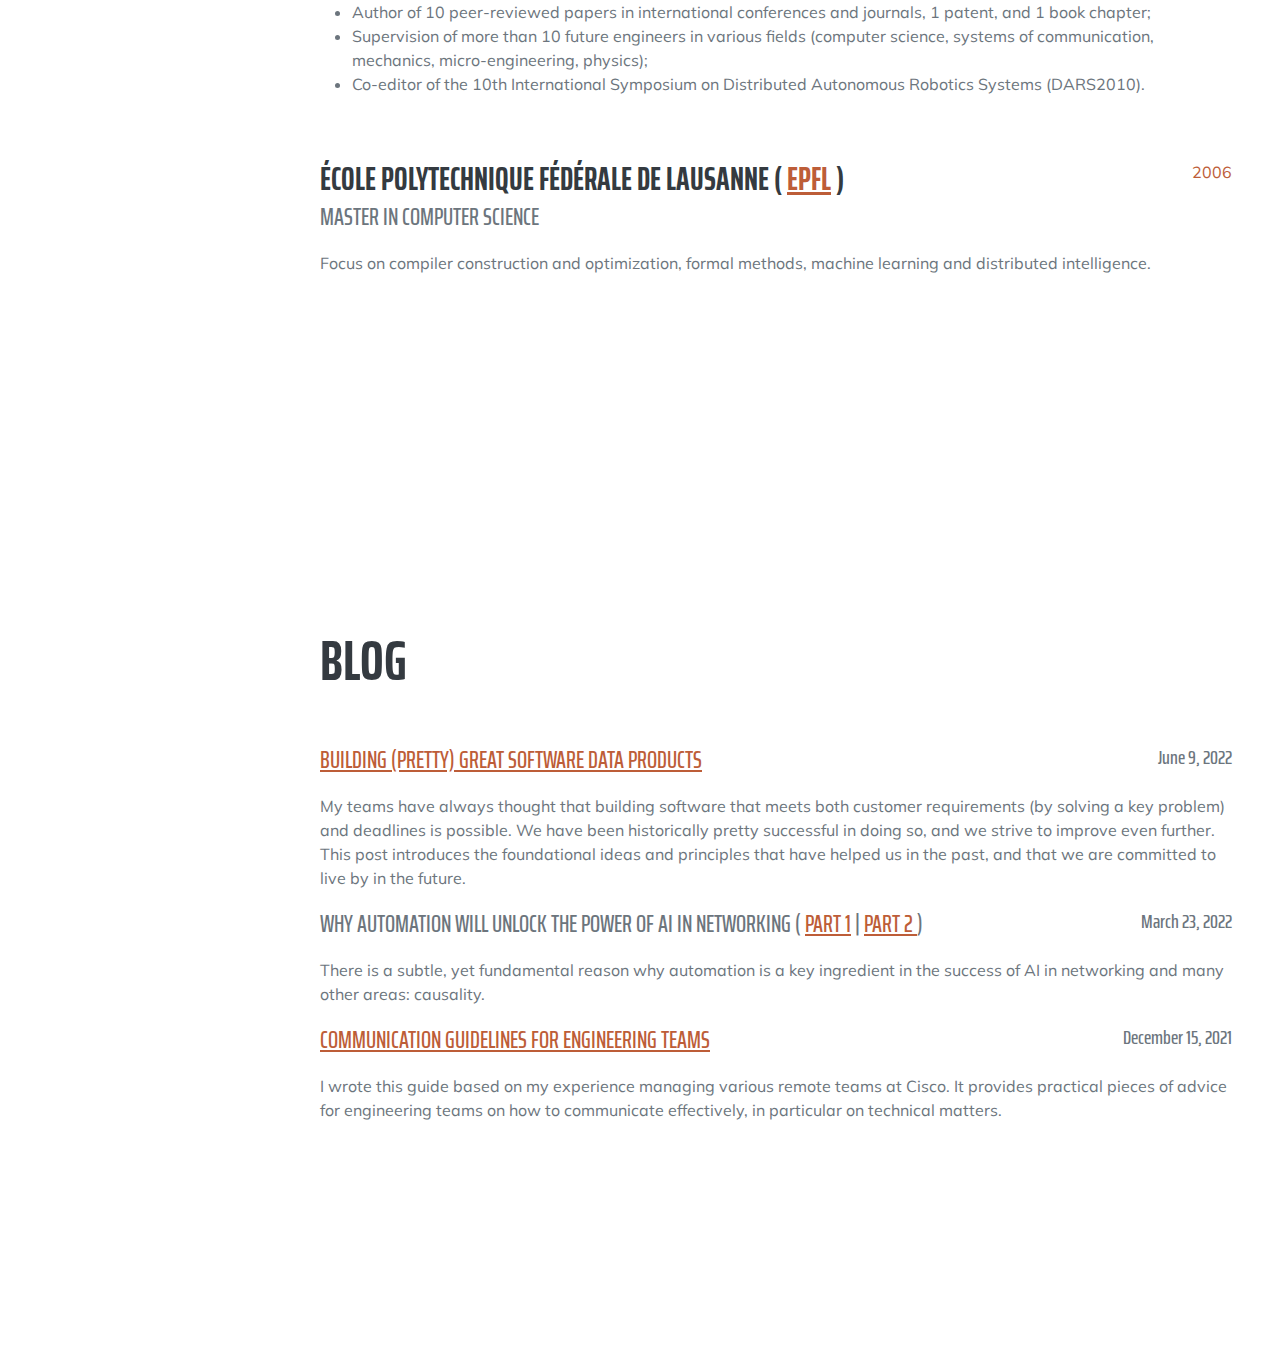
==== commit e163e46e: "Updated resume and email address" ====
--- a/public/index.html
+++ b/public/index.html
@@ -73,22 +73,22 @@
             | Computer Scientist | Inventor | Engineering Leader
           </div>
           <div class="subheading mb-5">
-            <a href="mailto:gregory.mermoud@gmail.com">gregory.mermoud@gmail.com</a>
-          </div>
-          <p class="lead mb-4">
-            My mission is to deliver disruptive (non-incremental) innovations, leading through their entire lifecycle
-            (ideation, hiring, R&D, architecture, product design, intellectual property protection, engineering
-            execution, and early field trials).
-          </p>
-          <p class="lead mb-4">
-            I work best at the intersection of architecture, product, and technology, where I can influence and align
-            vision, architecture, roadmap, and engineering execution.
-          </p>
-          <p class="lead mb-4">
-            As a Distinguished Engineer (I strive to live up to the standard set by this
-            <a href="https://blog.jessfraz.com/post/defining-a-distinguished-engineer/">great definition</a>), I foster
-            scientific, engineering, and operational excellence across my organization, especially when faced with
-            challenges in the area of system design, data science, machine learning, and data engineering.
+            <a href="mailto:greg[at]gregorymermoud[dot]ch">greg[at]gregorymermoud[dot]ch</a>
+          </div>
+          <p class="lead mb-4">
+            My mission is to deliver disruptive (non-incremental) innovations, leading through their entire lifecycle,
+            from ideation, hiring, R&D, product design, architecture, and intellectual property protection, to
+            engineering execution and early field trials).
+          </p>
+          <p class="lead mb-4">
+            I work best at the intersection of architecture, business, engineering, and technology, where I can
+            influence and align vision, architecture, roadmap, research, and execution.
+          </p>
+          <p class="lead mb-4">
+            As a
+            <a href="https://blog.jessfraz.com/post/defining-a-distinguished-engineer/">Distinguished Engineer</a>
+            (Senior Director), I foster scientific, engineering, and operational excellence across my organization,
+            especially when faced with system design, data science, machine learning, and data engineering challenges.
           </p>
 
           <div class="social-icons">
@@ -114,11 +114,9 @@
           <h2 class="mb-5">Highlights</h2>
           <div class="subheading mb-3">Innovation and Research</div>
           <p class="lead mb-4">
-            I authored more than 200 patents (
-            <a href="https://gregorymermoud.ch/to/patents">145+ already issued</a>
-            ) in the area of machine learning and artificial intelligence. I also published many
-            <a href="https://gregorymermoud.ch/to/publications">peer-reviewed papers and book chapters</a>
-            . My
+            I authored more than 200 patents (<a href="https://gregorymermoud.ch/to/patents">145+ already issued</a>) in
+            the area of machine learning and artificial intelligence. I also published many
+            <a href="https://gregorymermoud.ch/to/publications">peer-reviewed papers and book chapters</a>. My
             <a href="https://en.wikipedia.org/wiki/H-index">H-index</a>
             is 25 (patents included, which some might consider as unfair 😅). Furthermore, I published two monograms
             with Springer:
@@ -231,12 +229,14 @@
               <div class="subheading mb-3">Cisco</div>
               <p>
                 My role lies at the intersection of architecture, research, and engineering, building technologies and
-                products that shape the future of the Internet and information technology.</p
+                products that shape the future of the Internet and information technology. I foster scientific,
+                engineering, and operational excellence across the organization, especially in the area of intelligent
+                systems, data science, machine learning, and data engineering.
+              </p>
+              <p
+                >As a Distinguished Engineer, I strive to live up to
+                <a href="https://blog.jessfraz.com/post/defining-a-distinguished-engineer">these standards</a>.</p
               >
-              <p>
-                I help my team pick the right tools, methods, and algorithms from a broad range of disciplines:
-                artificial intelligence, machine learning, statistics, mathematics, and software engineering.
-              </p>
             </div>
             <div class="flex-shrink-0">
               <span class="text-primary">October 2022 - present</span>
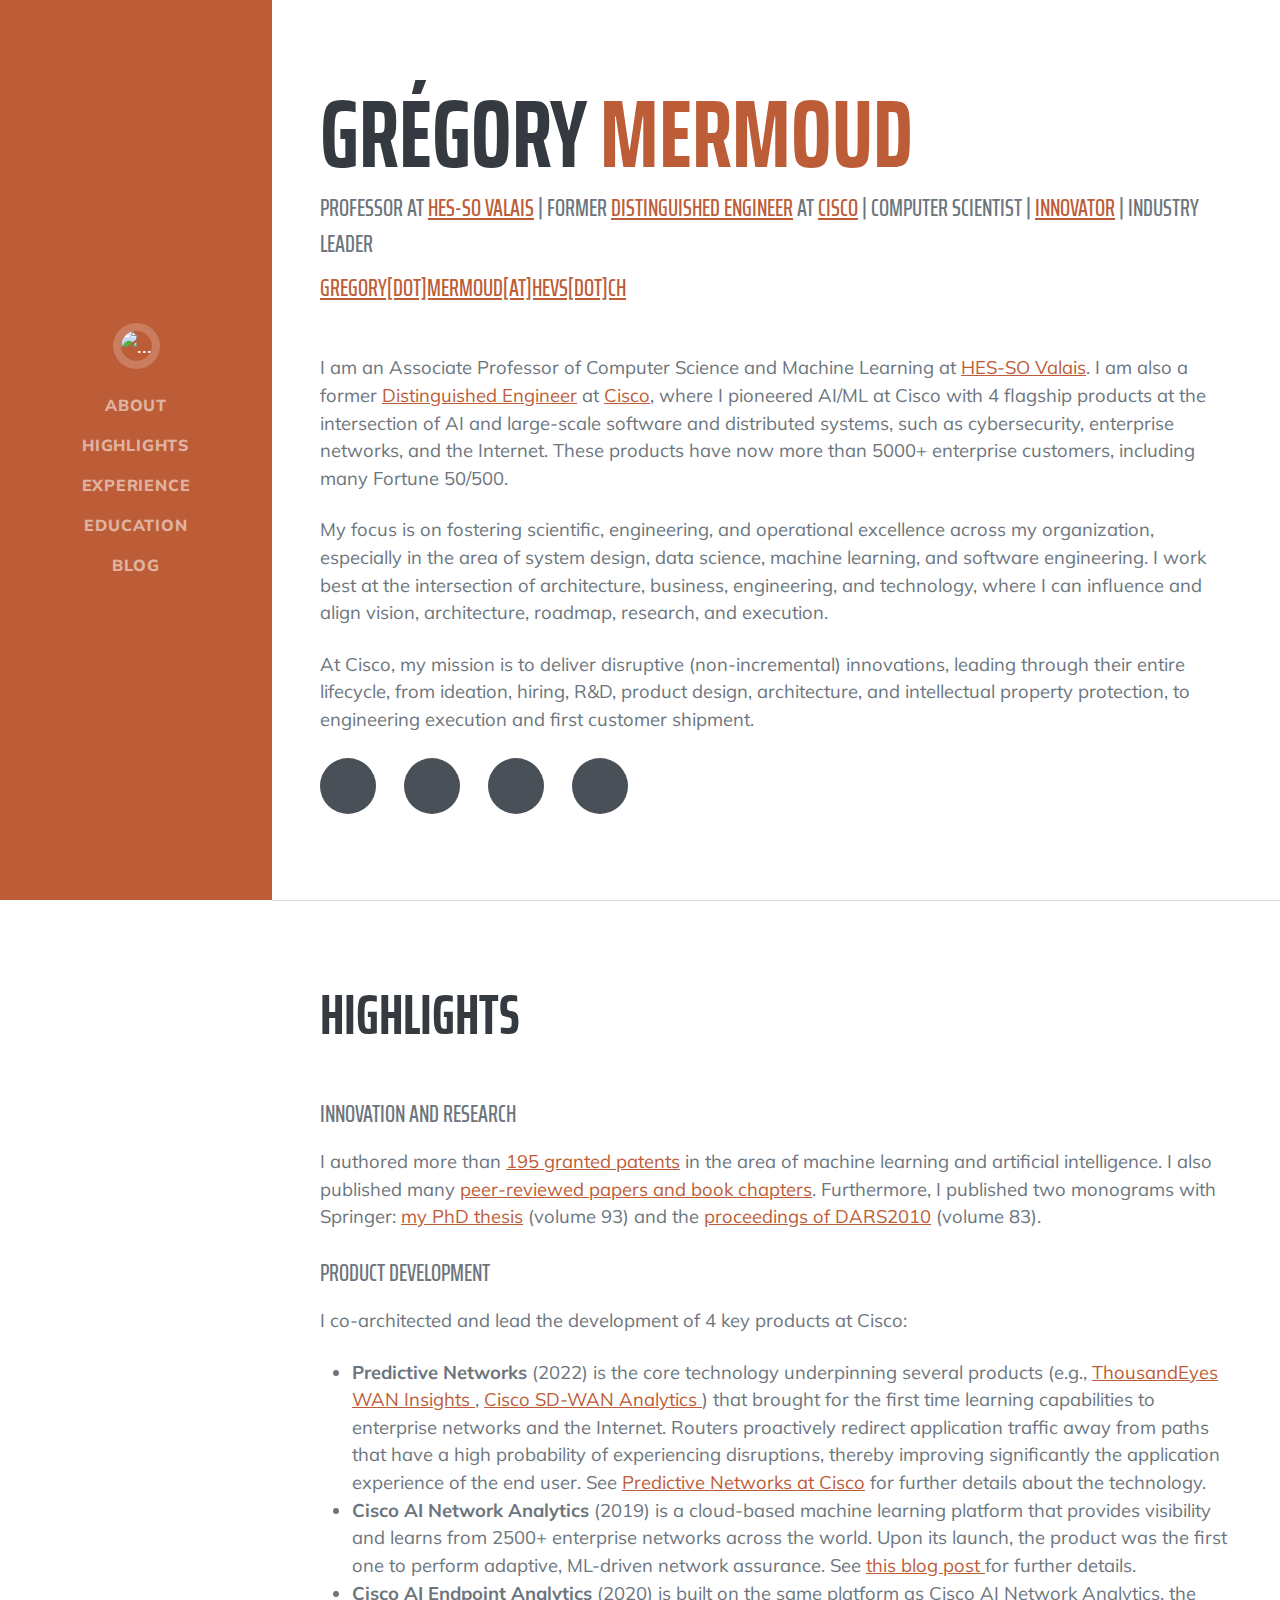
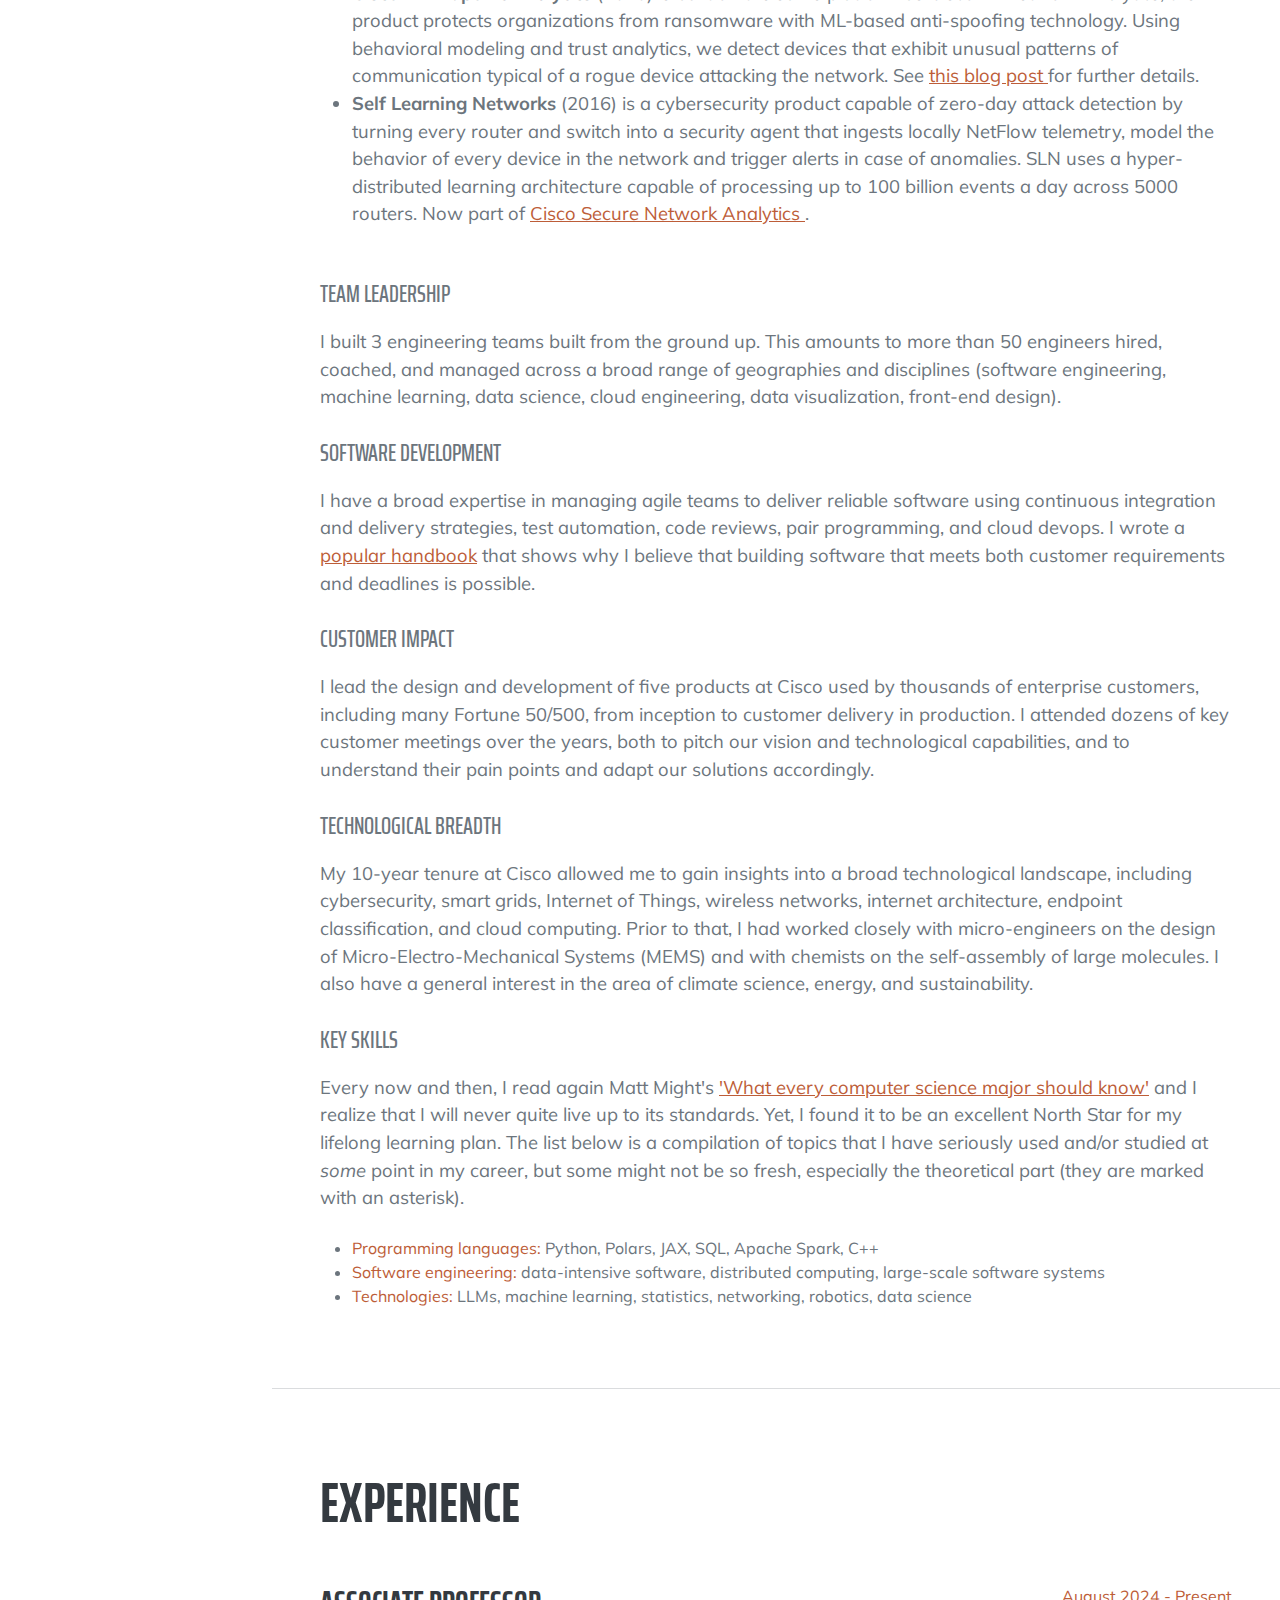
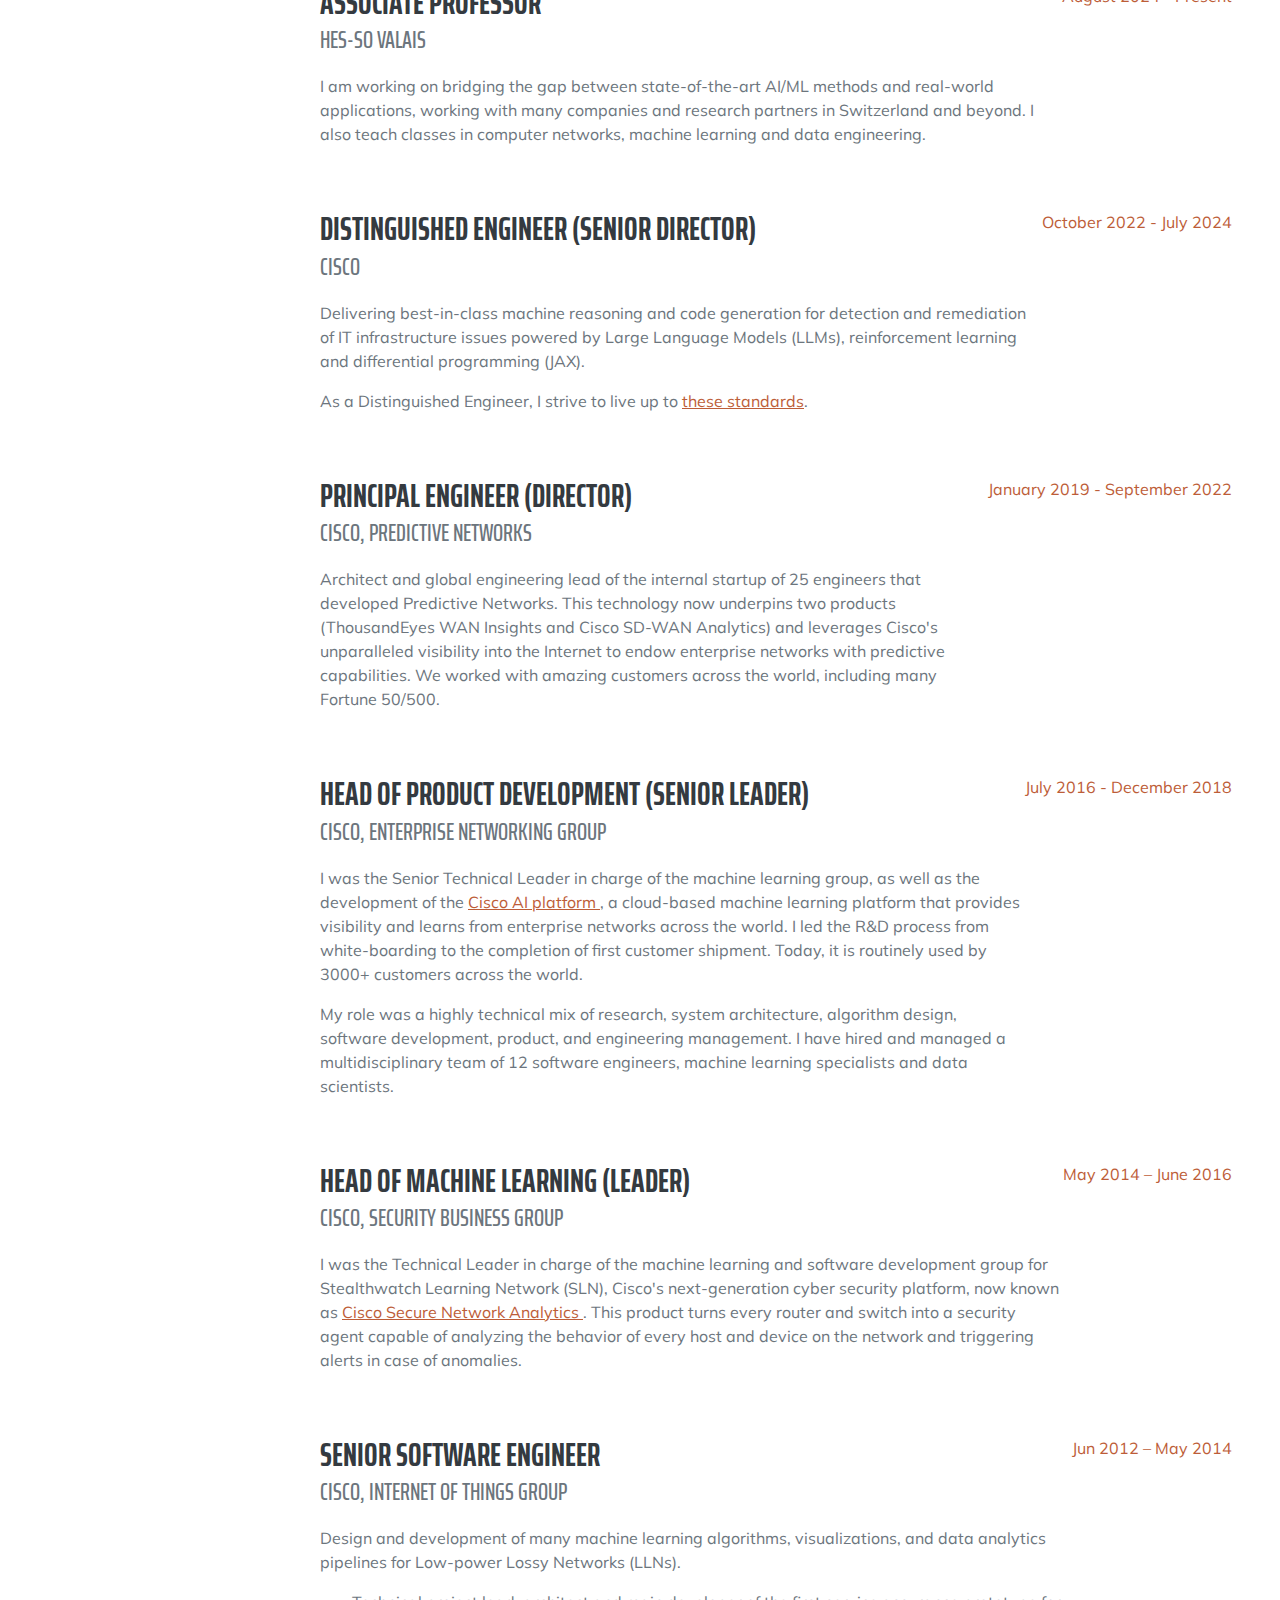
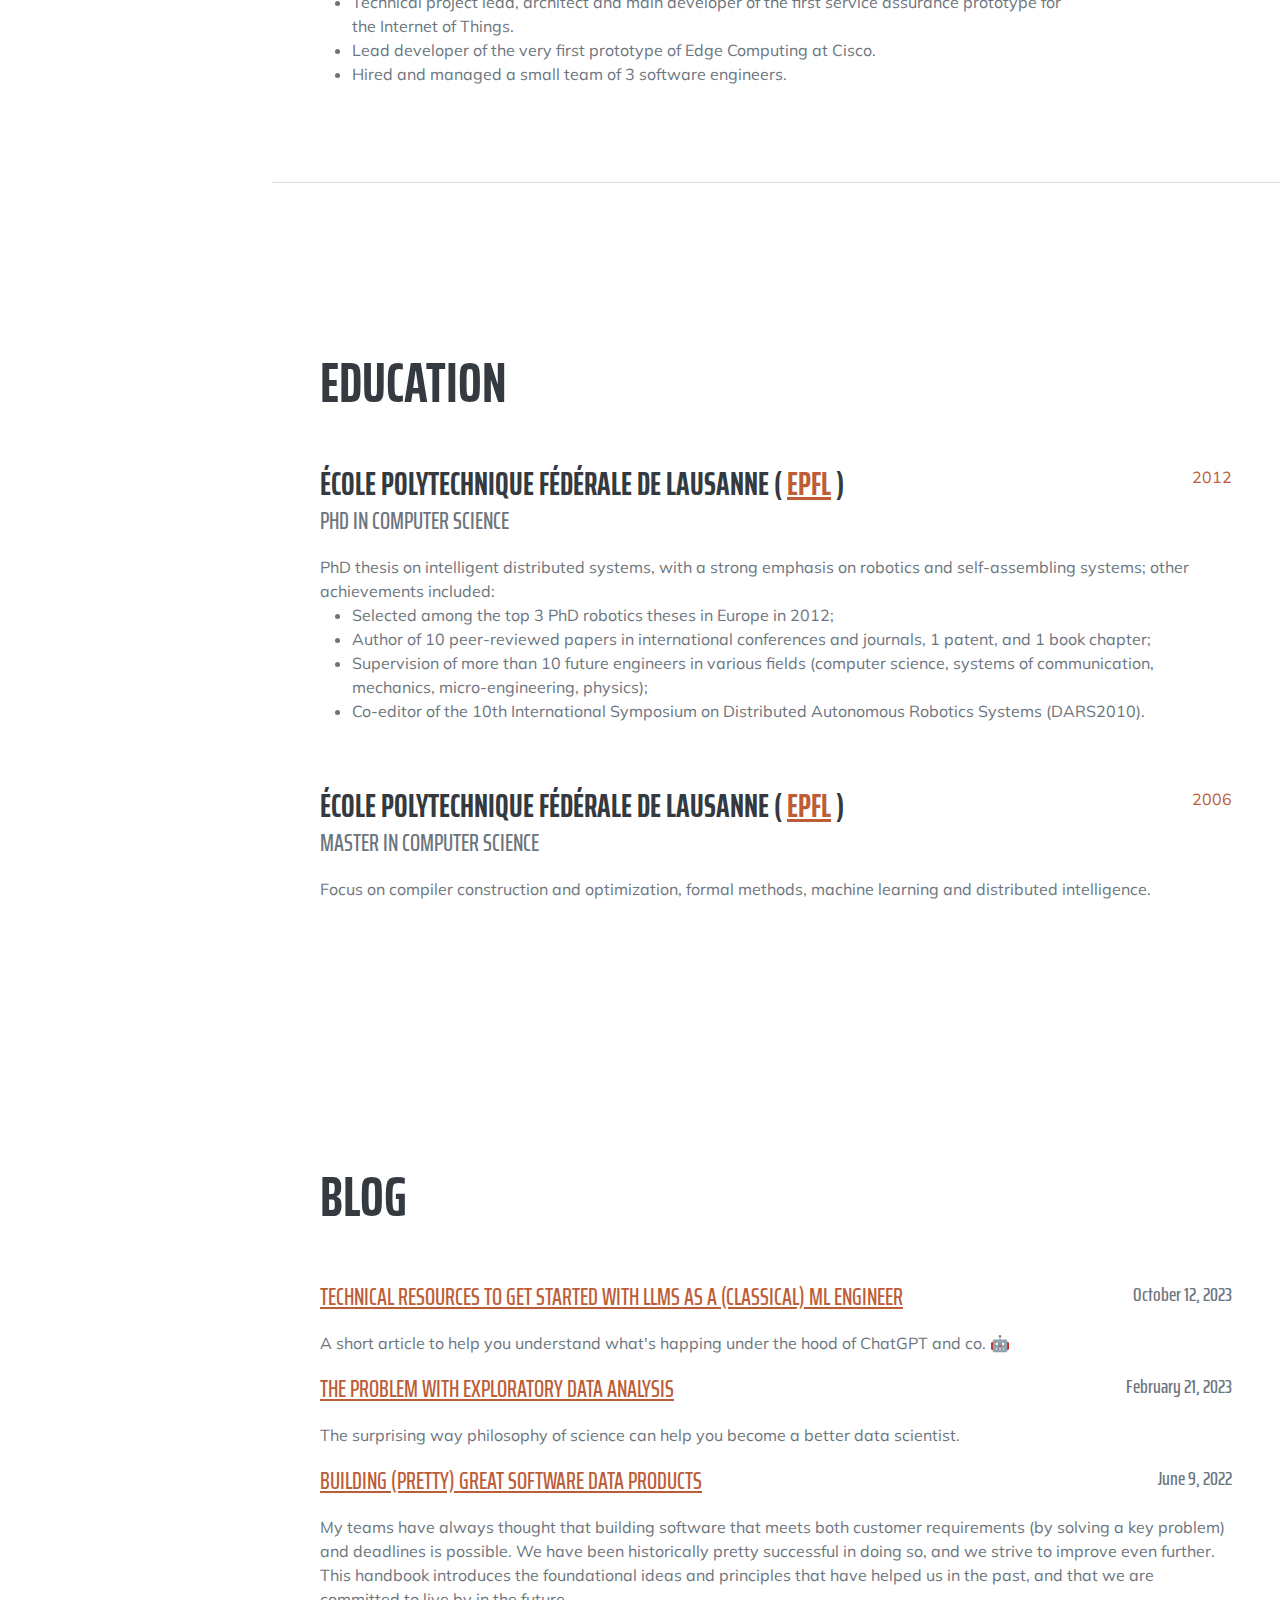
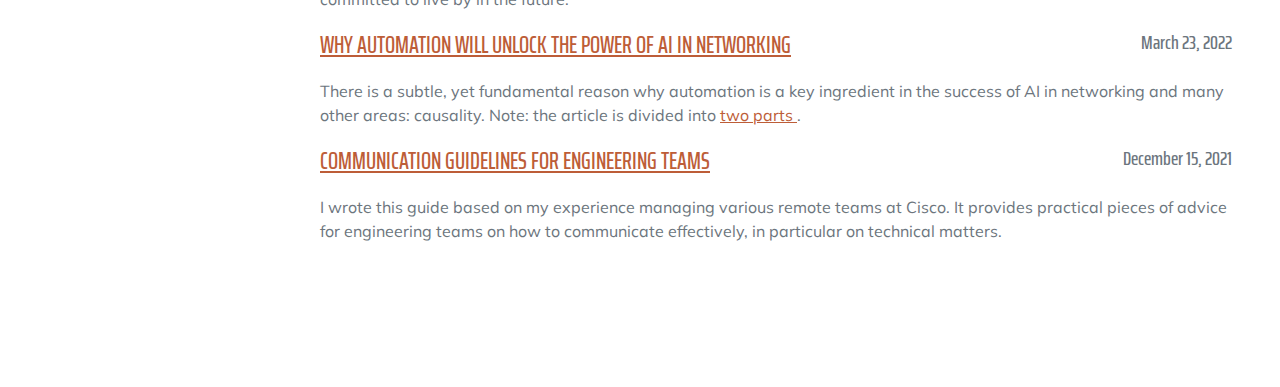
==== commit e16ade80: "Updated resume after joining HES-SO and README" ====
--- a/public/index.html
+++ b/public/index.html
@@ -1,4 +1,4 @@
-<!DOCTYPE html>
+<!doctype html>
 <html lang="en">
   <head>
     <meta charset="utf-8" />
@@ -68,27 +68,29 @@
             <span class="text-primary">Mermoud</span>
           </h1>
           <div class="subheading mb-2 mt-2">
-            Distinguished Engineer at
+            Professor at <a href="https://hevs.ch">HES-SO Valais</a> | Former <a href="https://blog.jessfraz.com/post/defining-a-distinguished-engineer/">Distinguished Engineer</a> at
             <a href="https://www.cisco.com">Cisco</a>
-            | Computer Scientist | Inventor | Engineering Leader
+            | Computer Scientist | <a href="https://gregorymermoud.ch/to/patents">Innovator</a> | Industry Leader
           </div>
           <div class="subheading mb-5">
-            <a href="mailto:greg[at]gregorymermoud[dot]ch">greg[at]gregorymermoud[dot]ch</a>
-          </div>
-          <p class="lead mb-4">
-            My mission is to deliver disruptive (non-incremental) innovations, leading through their entire lifecycle,
-            from ideation, hiring, R&D, product design, architecture, and intellectual property protection, to
-            engineering execution and early field trials).
-          </p>
-          <p class="lead mb-4">
-            I work best at the intersection of architecture, business, engineering, and technology, where I can
-            influence and align vision, architecture, roadmap, research, and execution.
-          </p>
-          <p class="lead mb-4">
-            As a
-            <a href="https://blog.jessfraz.com/post/defining-a-distinguished-engineer/">Distinguished Engineer</a>
-            (Senior Director), I foster scientific, engineering, and operational excellence across my organization,
-            especially when faced with system design, data science, machine learning, and data engineering challenges.
+            <a href="mailto:gregory[dot]mermoud[at]hevs[dot]ch">gregory[dot]mermoud[at]hevs[dot]ch</a>
+          </div>
+          <p class="lead mb-4">
+            I am an Associate Professor of Computer Science and Machine Learning at <a href="https://hevs.ch">HES-SO Valais</a>.
+            I am also a former <a href="https://blog.jessfraz.com/post/defining-a-distinguished-engineer/">Distinguished Engineer</a> at
+            <a href="https://www.cisco.com">Cisco</a>, where I pioneered AI/ML at Cisco with 4 flagship products at the intersection of AI 
+            and large-scale software and distributed systems, such as cybersecurity, enterprise networks, and the Internet. These products 
+            have now more than 5000+ enterprise customers, including many Fortune 50/500.
+          </p>
+          <p class="lead mb-4">
+            My focus is on fostering scientific, engineering, and operational excellence across my organization, especially in the area of 
+            system design, data science, machine learning, and software engineering. I work best at the intersection of architecture, business, 
+            engineering, and technology, where I can influence and align vision, architecture, roadmap, research, and execution.
+          </p>
+          <p class="lead mb-4">
+            At Cisco, my mission is to deliver disruptive (non-incremental) innovations, leading through their entire
+            lifecycle, from ideation, hiring, R&D, product design, architecture, and intellectual property protection,
+            to engineering execution and first customer shipment.
           </p>
 
           <div class="social-icons">
@@ -114,12 +116,10 @@
           <h2 class="mb-5">Highlights</h2>
           <div class="subheading mb-3">Innovation and Research</div>
           <p class="lead mb-4">
-            I authored more than 200 patents (<a href="https://gregorymermoud.ch/to/patents">145+ already issued</a>) in
+            I authored more than <a href="https://gregorymermoud.ch/to/patents">195 granted patents</a> in
             the area of machine learning and artificial intelligence. I also published many
-            <a href="https://gregorymermoud.ch/to/publications">peer-reviewed papers and book chapters</a>. My
-            <a href="https://en.wikipedia.org/wiki/H-index">H-index</a>
-            is 25 (patents included, which some might consider as unfair 😅). Furthermore, I published two monograms
-            with Springer:
+            <a href="https://gregorymermoud.ch/to/publications">peer-reviewed papers and book chapters</a>. Furthermore,
+            I published two monograms with Springer:
             <a href="https://link.springer.com/book/10.1007/978-3-319-02609-1">my PhD thesis</a>
             (volume 93) and the
             <a href="https://www.springer.com/us/book/9783642327223">proceedings of DARS2010</a> (volume 83).
@@ -128,40 +128,7 @@
           <p class="lead mb-4">I co-architected and lead the development of 4 key products at Cisco:</p>
           <ul class="lead mb-5">
             <li>
-              <b>Self Learning Networks</b> (SLN) is a cybersecurity product capable of zero-day attack detection by
-              turning every router and switch into a security agent that ingests locally NetFlow telemetry, model the
-              behavior of every device in the network and trigger alerts in case of anomalies. SLN uses a
-              hyper-distributed learning architecture capable of processing up to 100 billion events a day across 5000
-              routers. Now part of
-              <a
-                href="https://www.cisco.com/site/us/en/products/security/security-analytics/secure-network-analytics/index.html">
-                Cisco Secure Network Analytics
-              </a>
-              .
-            </li>
-            <li>
-              <b>Cisco AI Network Analytics</b> is a cloud-based machine learning platform that provides visibility and
-              learns from 2500+ enterprise networks across the world. Upon its launch, the product was the first one to
-              perform adaptive, ML-driven network assurance. See
-              <a
-                href="https://www.cisco.com/c/en/us/solutions/collateral/enterprise-networks/nb-06-ai-nw-analytics-wp-cte-en.html">
-                this blog post
-              </a>
-              for further details.
-            </li>
-            <li>
-              <b>Cisco AI Endpoint Analytics</b> is built on the same platform as Cisco AI Network Analytics, the
-              product protects organizations from ransomware with ML-based anti-spoofing technology. Using behavioral
-              modeling and trust analytics, we detect devices that exhibit unusual patterns of communication typical of
-              a rogue device attacking the network. See
-              <a
-                href="https://blogs.cisco.com/networking/trust-analytics-and-anti-spoofing-protection-its-already-in-your-network">
-                this blog post
-              </a>
-              for further details.
-            </li>
-            <li>
-              <b>Predictive Networks</b> is the core technology underpinning several products (e.g.,
+              <b>Predictive Networks</b> (2022) is the core technology underpinning several products (e.g.,
               <a href="https://www.thousandeyes.com/blog/announcing-thousandeyes-wan-insights">
                 ThousandEyes WAN Insights
               </a>
@@ -175,6 +142,40 @@
               <a href="https://www.cisco.com/c/m/en_us/solutions/predictive-networks">Predictive Networks at Cisco</a>
               for further details about the technology.
             </li>
+            <li>
+              <b>Cisco AI Network Analytics</b> (2019) is a cloud-based machine learning platform that provides
+              visibility and learns from 2500+ enterprise networks across the world. Upon its launch, the product was
+              the first one to perform adaptive, ML-driven network assurance. See
+              <a
+                href="https://www.cisco.com/c/en/us/solutions/collateral/enterprise-networks/digital-network-architecture/nb-06-cisco-dna-ai-ml-primer-cte-en.html">
+                this blog post
+              </a>
+              for further details.
+            </li>
+            <li>
+              <b>Cisco AI Endpoint Analytics</b> (2020) is built on the same platform as Cisco AI Network Analytics, the
+              product protects organizations from ransomware with ML-based anti-spoofing technology. Using behavioral
+              modeling and trust analytics, we detect devices that exhibit unusual patterns of communication typical of
+              a rogue device attacking the network. See
+              <a
+                href="https://blogs.cisco.com/networking/trust-analytics-and-anti-spoofing-protection-its-already-in-your-network">
+                this blog post
+              </a>
+              for further details.
+            </li>
+
+            <li>
+              <b>Self Learning Networks</b> (2016) is a cybersecurity product capable of zero-day attack detection by
+              turning every router and switch into a security agent that ingests locally NetFlow telemetry, model the
+              behavior of every device in the network and trigger alerts in case of anomalies. SLN uses a
+              hyper-distributed learning architecture capable of processing up to 100 billion events a day across 5000
+              routers. Now part of
+              <a
+                href="https://www.cisco.com/site/us/en/products/security/security-analytics/secure-network-analytics/index.html">
+                Cisco Secure Network Analytics
+              </a>
+              .
+            </li>
           </ul>
 
           <div class="subheading mb-3">Team Leadership</div>
@@ -183,37 +184,54 @@
             and managed across a broad range of geographies and disciplines (software engineering, machine learning,
             data science, cloud engineering, data visualization, front-end design).
           </p>
+          <div class="subheading mb-3">Software Development</div>
           <p class="lead mb-4">
             I have a broad expertise in managing agile teams to deliver reliable software using continuous integration
-            and delivery strategies, test automation, code reviews, pair programming, and cloud devops.
-          </p>
-          <div class="subheading mb-3">Industry Impact</div>
-          <p class="lead mb-4">
-            I lead the design and development of 4 products at Cisco used by 2500+ enterprise customers, including many
-            Fortune 50/500, from inception to customer delivery in production.
-          </p>
-          <div class="subheading mb-3">Technological Landscape</div>
+            and delivery strategies, test automation, code reviews, pair programming, and cloud devops. I wrote a
+            <a href="https://www.craft.do/s/RlIjEn1JrvHgDQ">popular handbook</a> that shows why I believe that building
+            software that meets both customer requirements and deadlines is possible.
+          </p>
+          <div class="subheading mb-3">Customer Impact</div>
+          <p class="lead mb-4">
+            I lead the design and development of five products at Cisco used by thousands of enterprise customers,
+            including many Fortune 50/500, from inception to customer delivery in production. I attended dozens of key
+            customer meetings over the years, both to pitch our vision and technological capabilities, and to understand
+            their pain points and adapt our solutions accordingly.
+          </p>
+          <div class="subheading mb-3">Technological Breadth</div>
           <p class="lead mb-4">
             My 10-year tenure at Cisco allowed me to gain insights into a broad technological landscape, including
-            cybersecurity, internet of things, wireless networks, internet architecture, endpoint classification, and
-            cloud computing.
-          </p>
-          <div class="subheading mb-3">Technical Skills</div>
+            cybersecurity, smart grids, Internet of Things, wireless networks, internet architecture, endpoint
+            classification, and cloud computing. Prior to that, I had worked closely with micro-engineers on the design
+            of Micro-Electro-Mechanical Systems (MEMS) and with chemists on the self-assembly of large molecules. I also
+            have a general interest in the area of climate science, energy, and sustainability.
+          </p>
+          <div class="subheading mb-3">Key Skills</div>
+          <p class="lead mb-4">
+            Every now and then, I read again Matt Might's
+            <a href="https://matt.might.net/articles/what-cs-majors-should-know/"
+              >'What every computer science major should know'</a
+            >
+            and I realize that I will never quite live up to its standards. Yet, I found it to be an excellent North
+            Star for my lifelong learning plan. The list below is a compilation of topics that I have seriously used
+            and/or studied at <i>some</i> point in my career, but some might not be so fresh, especially the theoretical
+            part (they are marked with an asterisk).
+          </p>
           <ul class="fa-ul mb-0">
             <li>
               <span class="fa-li"><i class="fas fa-check"></i></span>
               <span class="text-primary">Programming languages:</span>
-              Python, Golang, C++, SQL, Apache Spark
+              Python, Polars, JAX, SQL, Apache Spark, C++
             </li>
             <li>
               <span class="fa-li"><i class="fas fa-check"></i></span>
               <span class="text-primary">Software engineering:</span>
-              data engineering, distributed computing, database design, cloud computing, web development
+              data-intensive software, distributed computing, large-scale software systems
             </li>
             <li>
               <span class="fa-li"><i class="fas fa-check"></i></span>
               <span class="text-primary">Technologies:</span>
-              machine learning, robotics, statistical modeling, Git, Linux, Gitlab, Github
+              LLMs, machine learning, statistics, networking, robotics, data science
             </li>
           </ul>
         </div>
@@ -225,13 +243,26 @@
           <h2 class="mb-5">Experience</h2>
           <div class="d-flex flex-column flex-md-row justify-content-between mb-5">
             <div class="flex-grow-1">
+              <h3 class="mb-0">Associate Professor</h3>
+              <div class="subheading mb-3">HES-SO Valais</div>
+              <p>
+                I am working on bridging the gap between state-of-the-art AI/ML methods and real-world applications, 
+                working with many companies and research partners in Switzerland and beyond. I also teach classes in 
+                computer networks, machine learning and data engineering.
+              </p>
+            </div>
+            <div class="flex-shrink-0">
+              <span class="text-primary">August 2024 - Present</span>
+            </div>
+          </div>
+          <div class="d-flex flex-column flex-md-row justify-content-between mb-5">
+            <div class="flex-grow-1">
               <h3 class="mb-0">Distinguished Engineer (Senior Director)</h3>
               <div class="subheading mb-3">Cisco</div>
               <p>
-                My role lies at the intersection of architecture, research, and engineering, building technologies and
-                products that shape the future of the Internet and information technology. I foster scientific,
-                engineering, and operational excellence across the organization, especially in the area of intelligent
-                systems, data science, machine learning, and data engineering.
+                Delivering best-in-class machine reasoning and code generation for detection and remediation of IT
+                infrastructure issues powered by Large Language Models (LLMs), reinforcement learning and differential
+                programming (JAX).
               </p>
               <p
                 >As a Distinguished Engineer, I strive to live up to
@@ -239,7 +270,7 @@
               >
             </div>
             <div class="flex-shrink-0">
-              <span class="text-primary">October 2022 - present</span>
+              <span class="text-primary">October 2022 - July 2024</span>
             </div>
           </div>
           <div class="d-flex flex-column flex-md-row justify-content-between mb-5">
@@ -247,10 +278,11 @@
               <h3 class="mb-0">Principal Engineer (Director)</h3>
               <div class="subheading mb-3">Cisco, Predictive Networks</div>
               <p>
-                I serve as the architect and engineering lead of an internal startup spearheading the future of Cisco
-                and the Internet at large. My team's mission is to leverage Cisco's unparalleled visibility into the
-                Internet to inject predictive networking into Cisco's portfolio. We work with dozens of customers
-                worldwide, including many Fortune 50/500.
+                Architect and global engineering lead of the internal startup of 25 engineers that developed Predictive
+                Networks. This technology now underpins two products (ThousandEyes WAN Insights and Cisco SD-WAN
+                Analytics) and leverages Cisco's unparalleled visibility into the Internet to endow enterprise networks
+                with predictive capabilities. We worked with amazing customers across the world, including many Fortune
+                50/500.
               </p>
             </div>
             <div class="flex-shrink-0">
@@ -259,21 +291,21 @@
           </div>
           <div class="d-flex flex-column flex-md-row justify-content-between mb-5">
             <div class="flex-grow-1">
-              <h3 class="mb-0">Head of Product Development</h3>
+              <h3 class="mb-0">Head of Product Development (Senior Leader)</h3>
               <div class="subheading mb-3">Cisco, Enterprise Networking Group</div>
               <p>
-                I was the Senior Technical Leader in charge of the machine learning group, as well as the infrastructure
-                and product development of
+                I was the Senior Technical Leader in charge of the machine learning group, as well as the development of
+                the
                 <a
-                  href="https://www.cisco.com/c/en/us/solutions/collateral/enterprise-networks/nb-06-ai-nw-analytics-wp-cte-en.html">
-                  Cisco AI Network Analytics
+                  href="https://www.cisco.com/site/us/en/solutions/artificial-intelligence/index.html">
+                  Cisco AI platform
                 </a>
                 , a cloud-based machine learning platform that provides visibility and learns from enterprise networks
-                across the world. I lead the R&D process from white-boarding to the completion of first customer
-                shipment. Today, it is routinely used by 2100+ customers across the world.
-              </p>
-              <p>
-                My role was highly technical, with a mix of research, system architecture, algorithm design, software
+                across the world. I led the R&D process from white-boarding to the completion of first customer
+                shipment. Today, it is routinely used by 3000+ customers across the world.
+              </p>
+              <p>
+                My role was a highly technical mix of research, system architecture, algorithm design, software
                 development, product, and engineering management. I have hired and managed a multidisciplinary team of
                 12 software engineers, machine learning specialists and data scientists.
               </p>
@@ -284,7 +316,7 @@
           </div>
           <div class="d-flex flex-column flex-md-row justify-content-between mb-5">
             <div class="flex-grow-1">
-              <h3 class="mb-0">Head of Machine Learning</h3>
+              <h3 class="mb-0">Head of Machine Learning (Leader)</h3>
               <div class="subheading mb-3">Cisco, Security Business Group</div>
               <p>
                 I was the Technical Leader in charge of the machine learning and software development group for
@@ -297,7 +329,7 @@
               </p>
             </div>
             <div class="flex-shrink-0">
-              <span class="text-primary">April 2014 – June 2016</span>
+              <span class="text-primary">May 2014 – June 2016</span>
             </div>
           </div>
           <div class="d-flex flex-column flex-md-row justify-content-between">
@@ -314,6 +346,7 @@
                   Internet of Things.
                 </li>
                 <li>Lead developer of the very first prototype of Edge Computing at Cisco.</li>
+                <li>Hired and managed a small team of 3 software engineers.</li>
               </ul>
             </div>
             <div class="flex-shrink-0">
@@ -384,29 +417,42 @@
           <div class="d-flex flex-column flex-md-row justify-content-between mb-5">
             <div class="flex-grow-1">
               <div class="subheading mb-3">
+                <a href="https://doctrinamachina.substack.com/p/technical-resources-to-get-started"
+                  >Technical resources to get started with LLMs as a (classical) ML engineer</a
+                >
+                <div class="date">October 12, 2023</div>
+              </div>
+              <p> A short article to help you understand what's happing under the hood of ChatGPT and co. 🤖 </p>
+              <div class="subheading mb-3">
+                <a href="https://doctrinamachina.substack.com/p/the-problem-with-exploratory-data"
+                  >The Problem with Exploratory Data Analysis</a
+                >
+                <div class="date">February 21, 2023</div>
+              </div>
+              <p> The surprising way philosophy of science can help you become a better data scientist. </p>
+              <div class="subheading mb-3">
                 <a href="https://www.craft.do/s/RlIjEn1JrvHgDQ">Building (pretty) great software data products</a>
                 <div class="date">June 9, 2022</div>
               </div>
               <p>
                 My teams have always thought that building software that meets both customer requirements (by solving a
                 key problem) and deadlines is possible. We have been historically pretty successful in doing so, and we
-                strive to improve even further. This post introduces the foundational ideas and principles that have
+                strive to improve even further. This handbook introduces the foundational ideas and principles that have
                 helped us in the past, and that we are committed to live by in the future.
               </p>
               <div class="subheading mb-3">
-                Why Automation Will Unlock The Power of AI in Networking (
-                <a href="https://blogs.cisco.com/analytics-automation/why-automation-1">Part 1</a>
-                |
+                <a href="https://blogs.cisco.com/analytics-automation/why-automation-1"
+                  >Why Automation Will Unlock The Power of AI in Networking</a
+                >
+                <div class="date">March 23, 2022</div>
+              </div>
+              <p>
+                There is a subtle, yet fundamental reason why automation is a key ingredient in the success of AI in
+                networking and many other areas: causality. Note: the article is divided into
                 <a
                   href="https://blogs.cisco.com/analytics-automation/why-automation-will-unlock-the-power-of-ai-in-networking-part-2">
-                  Part 2
-                </a>
-                )
-                <div class="date">March 23, 2022</div>
-              </div>
-              <p>
-                There is a subtle, yet fundamental reason why automation is a key ingredient in the success of AI in
-                networking and many other areas: causality.
+                  two parts </a
+                >.
               </p>
               <div class="subheading mb-3">
                 <a href="https://www.craft.do/s/QTNODWjzGbnfZR">Communication guidelines for engineering teams</a>
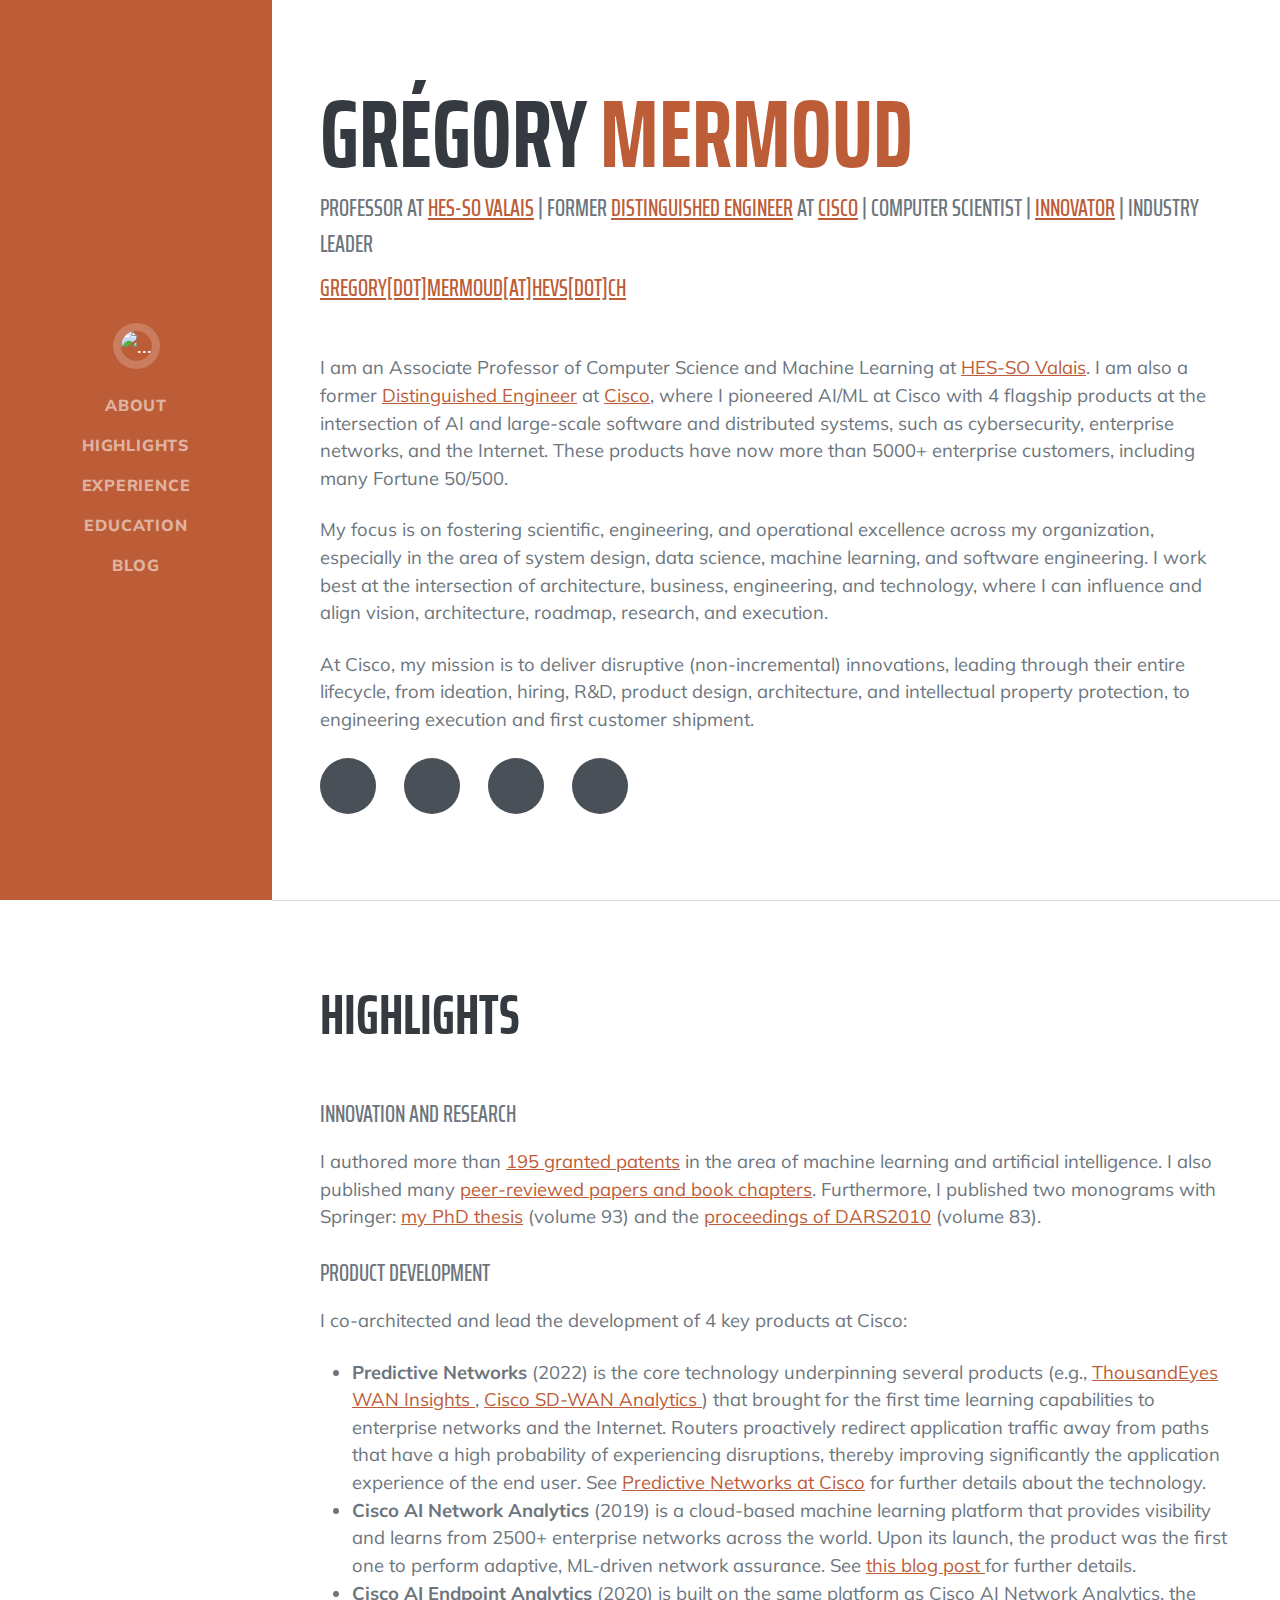
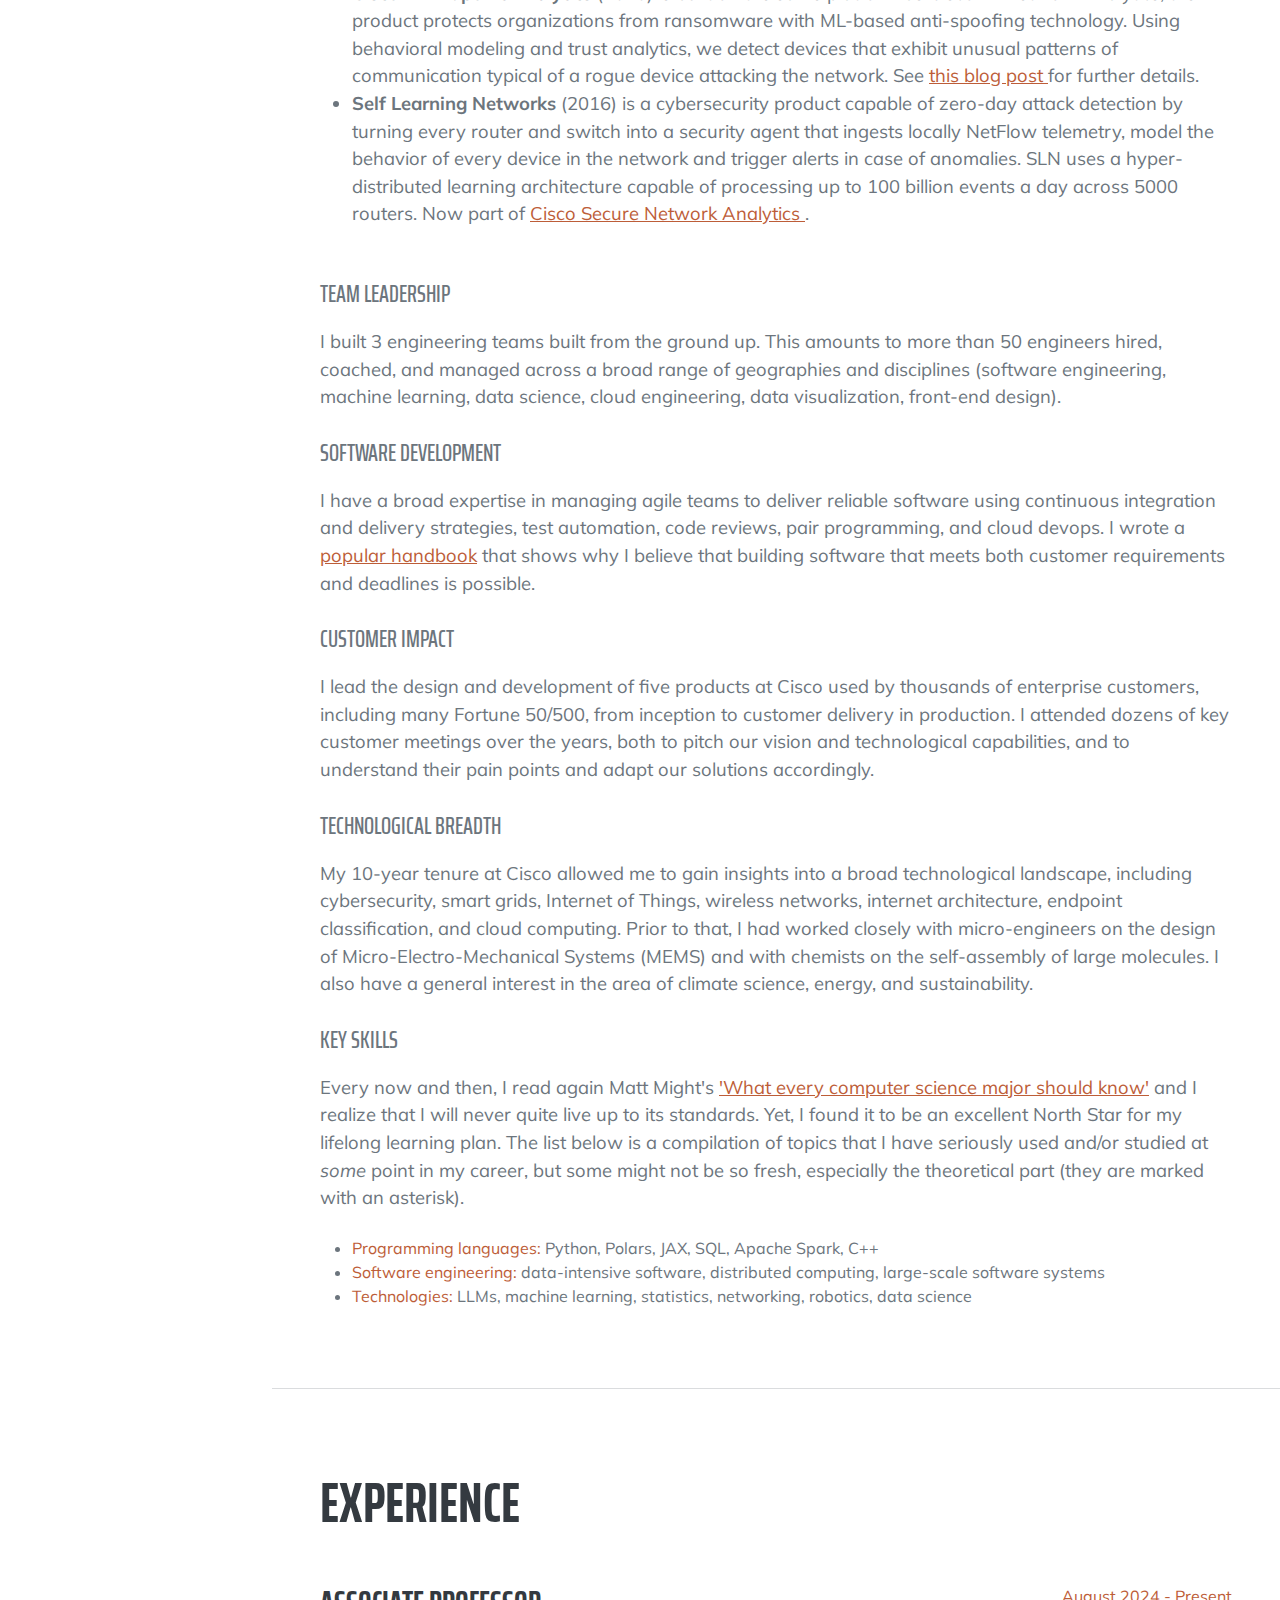
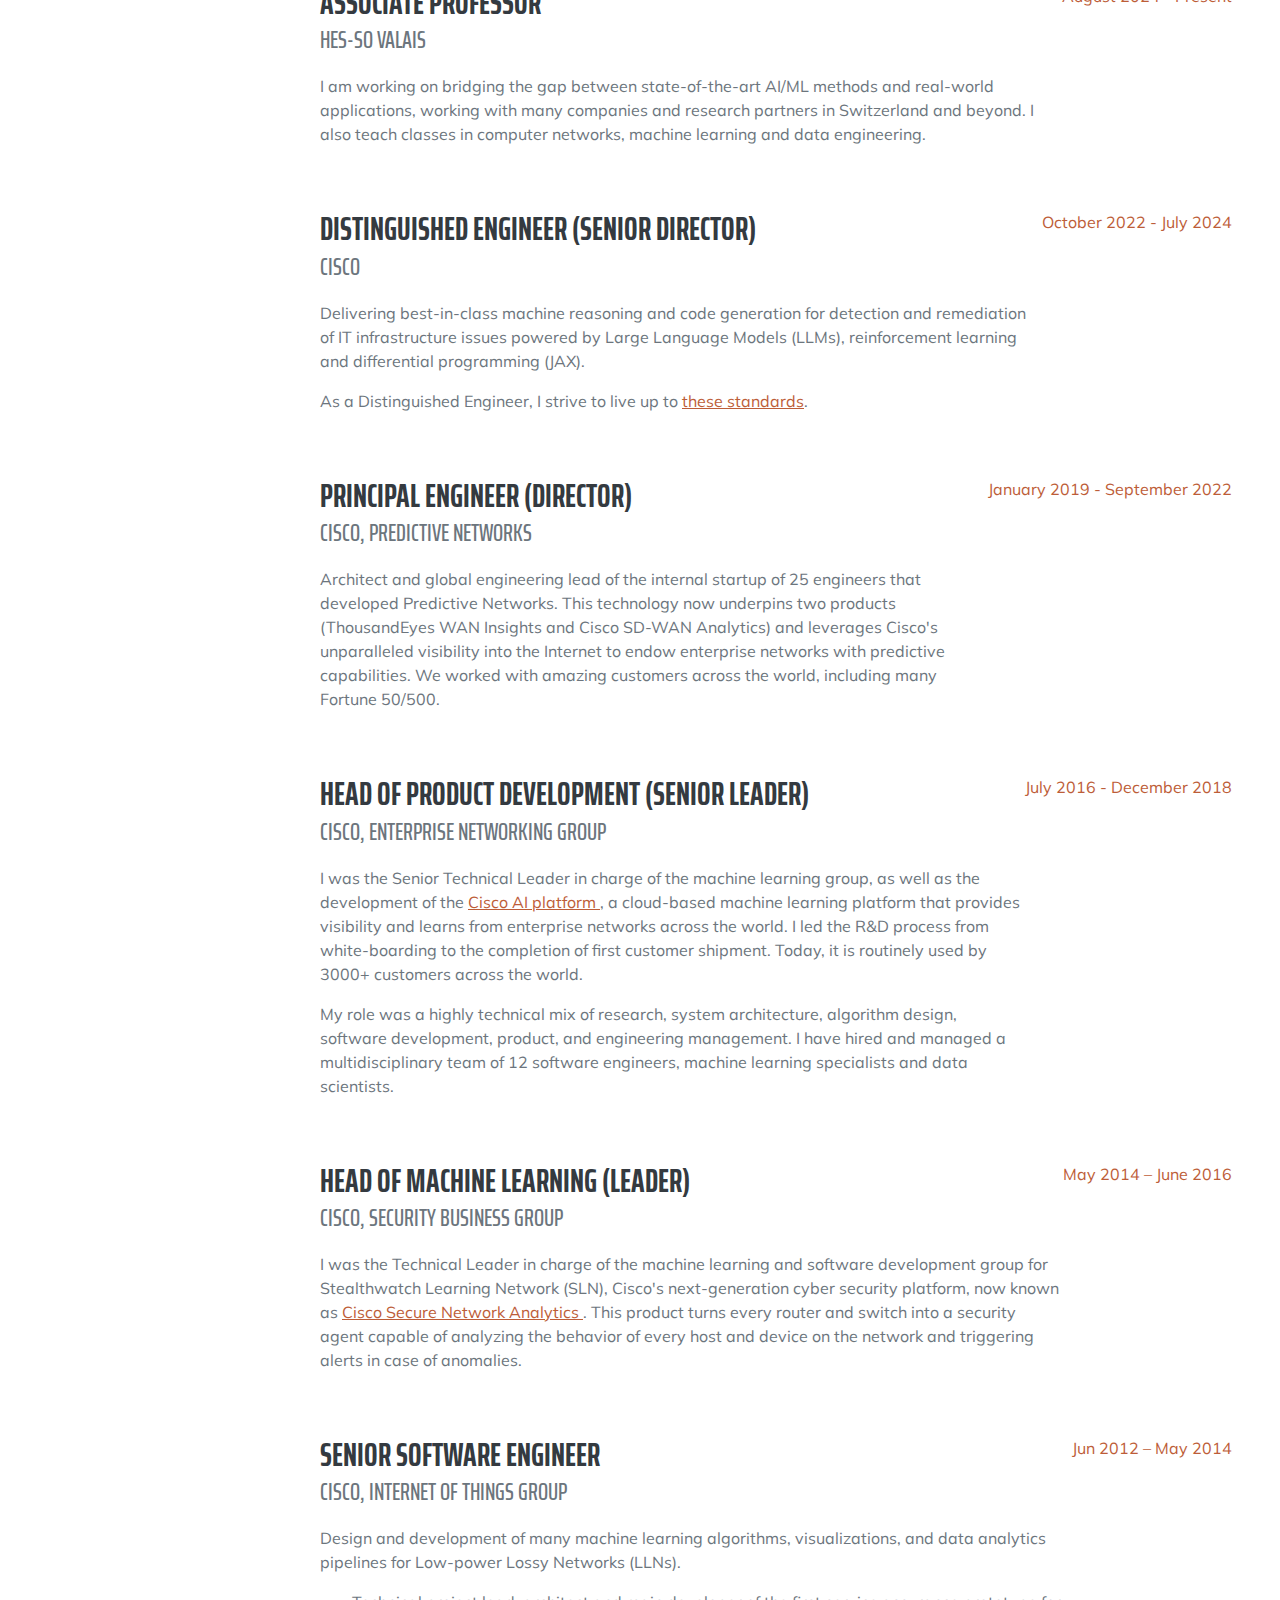
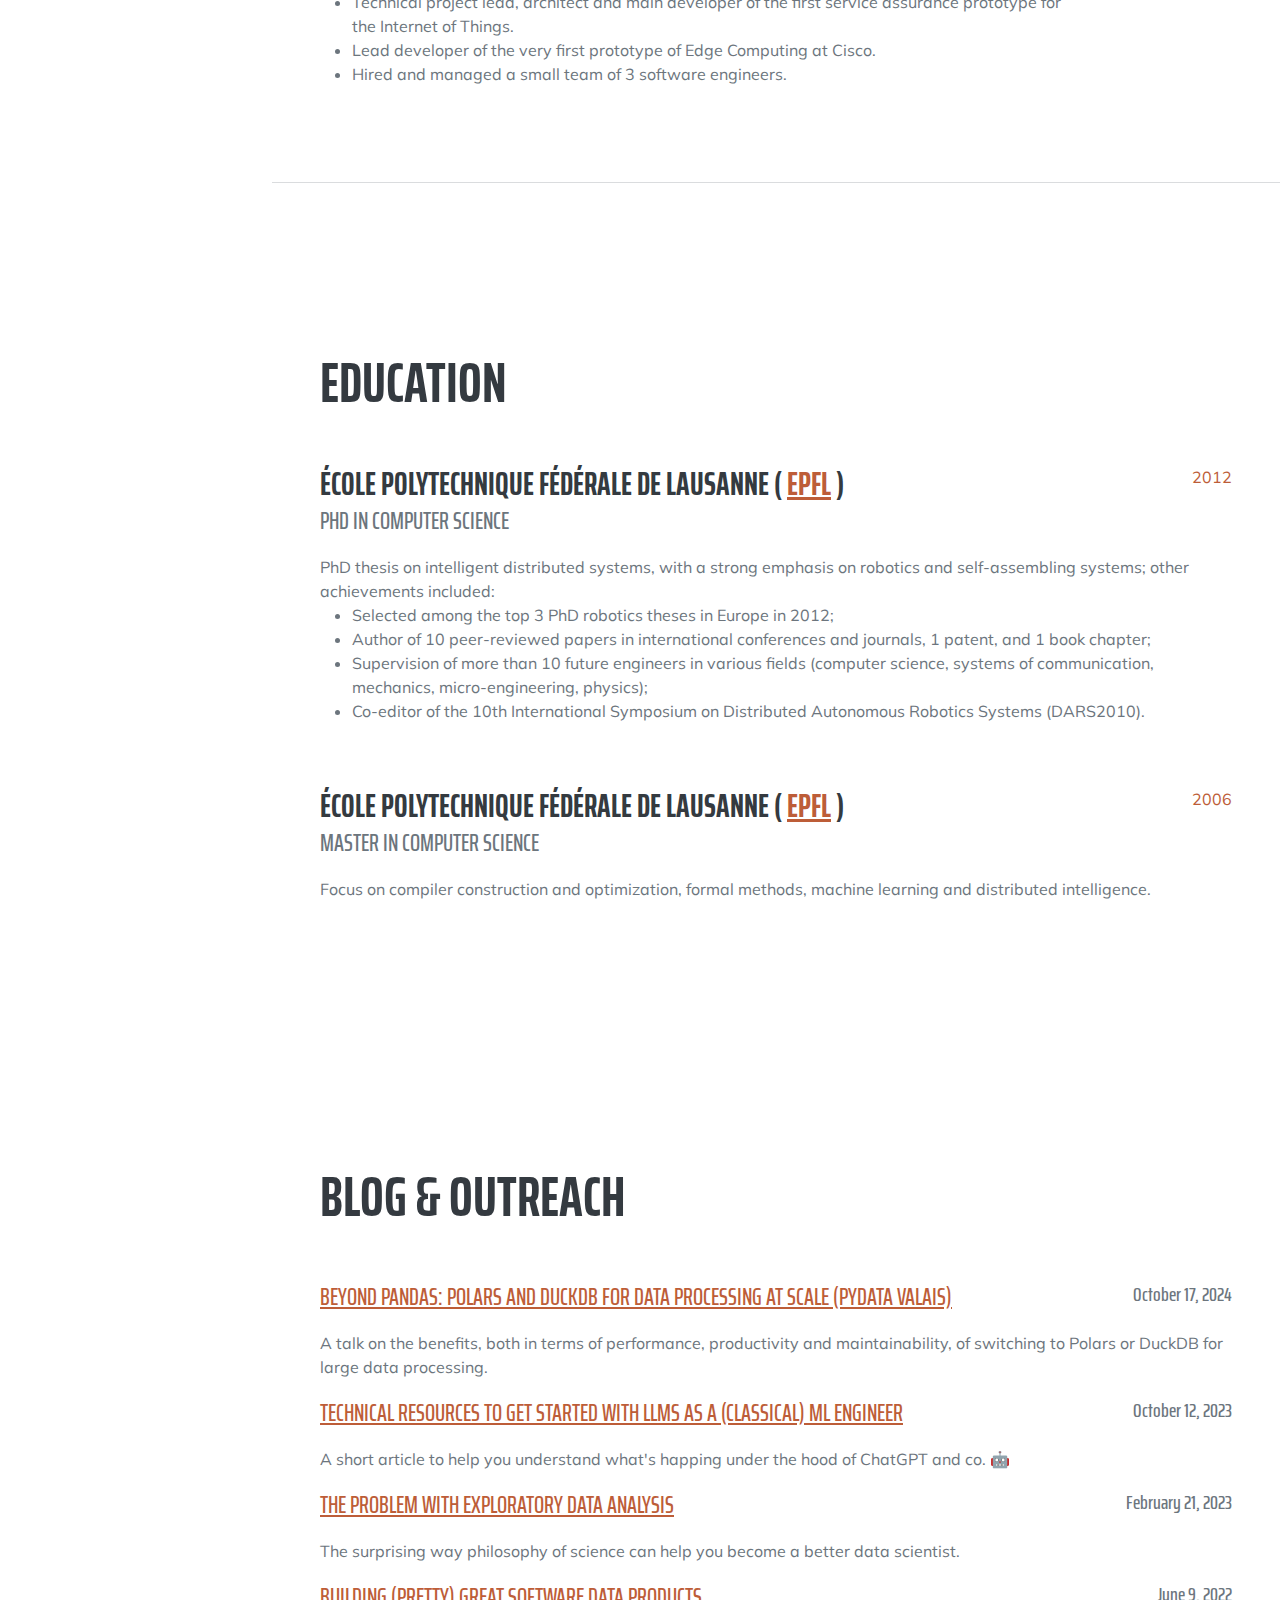
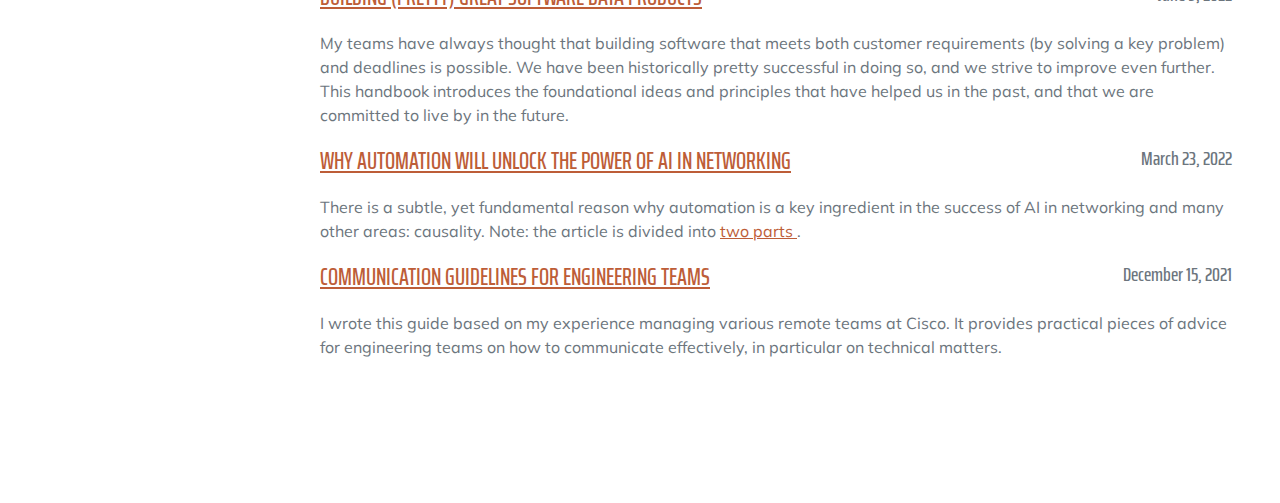
==== commit 6bb73174: "Add PyData Valais talk" ====
--- a/public/index.html
+++ b/public/index.html
@@ -410,12 +410,20 @@
           </div>
         </div>
       </section>
-      <!-- Blog-->
+      <!-- Blog & Outreach-->
       <section class="resume-section" id="blog">
         <div class="resume-section-content">
-          <h2 class="mb-5">Blog</h2>
-          <div class="d-flex flex-column flex-md-row justify-content-between mb-5">
-            <div class="flex-grow-1">
+          <h2 class="mb-5">Blog & Outreach</h2>
+          <div class="d-flex flex-column flex-md-row justify-content-between mb-5">
+            <div class="flex-grow-1">
+              <div class="subheading mb-3">
+                <a href="./assets/2024-10-17-pydata.pdf"
+                  >Beyond Pandas: Polars and DuckDB for Data Processing at Scale (PyData Valais)</a
+                >
+                <div class="date">October 17, 2024</div>
+              </div>
+              <p>A talk on the benefits, both in terms of performance, productivity and maintainability, of switching to 
+                Polars or DuckDB for large data processing.</p>
               <div class="subheading mb-3">
                 <a href="https://doctrinamachina.substack.com/p/technical-resources-to-get-started"
                   >Technical resources to get started with LLMs as a (classical) ML engineer</a
